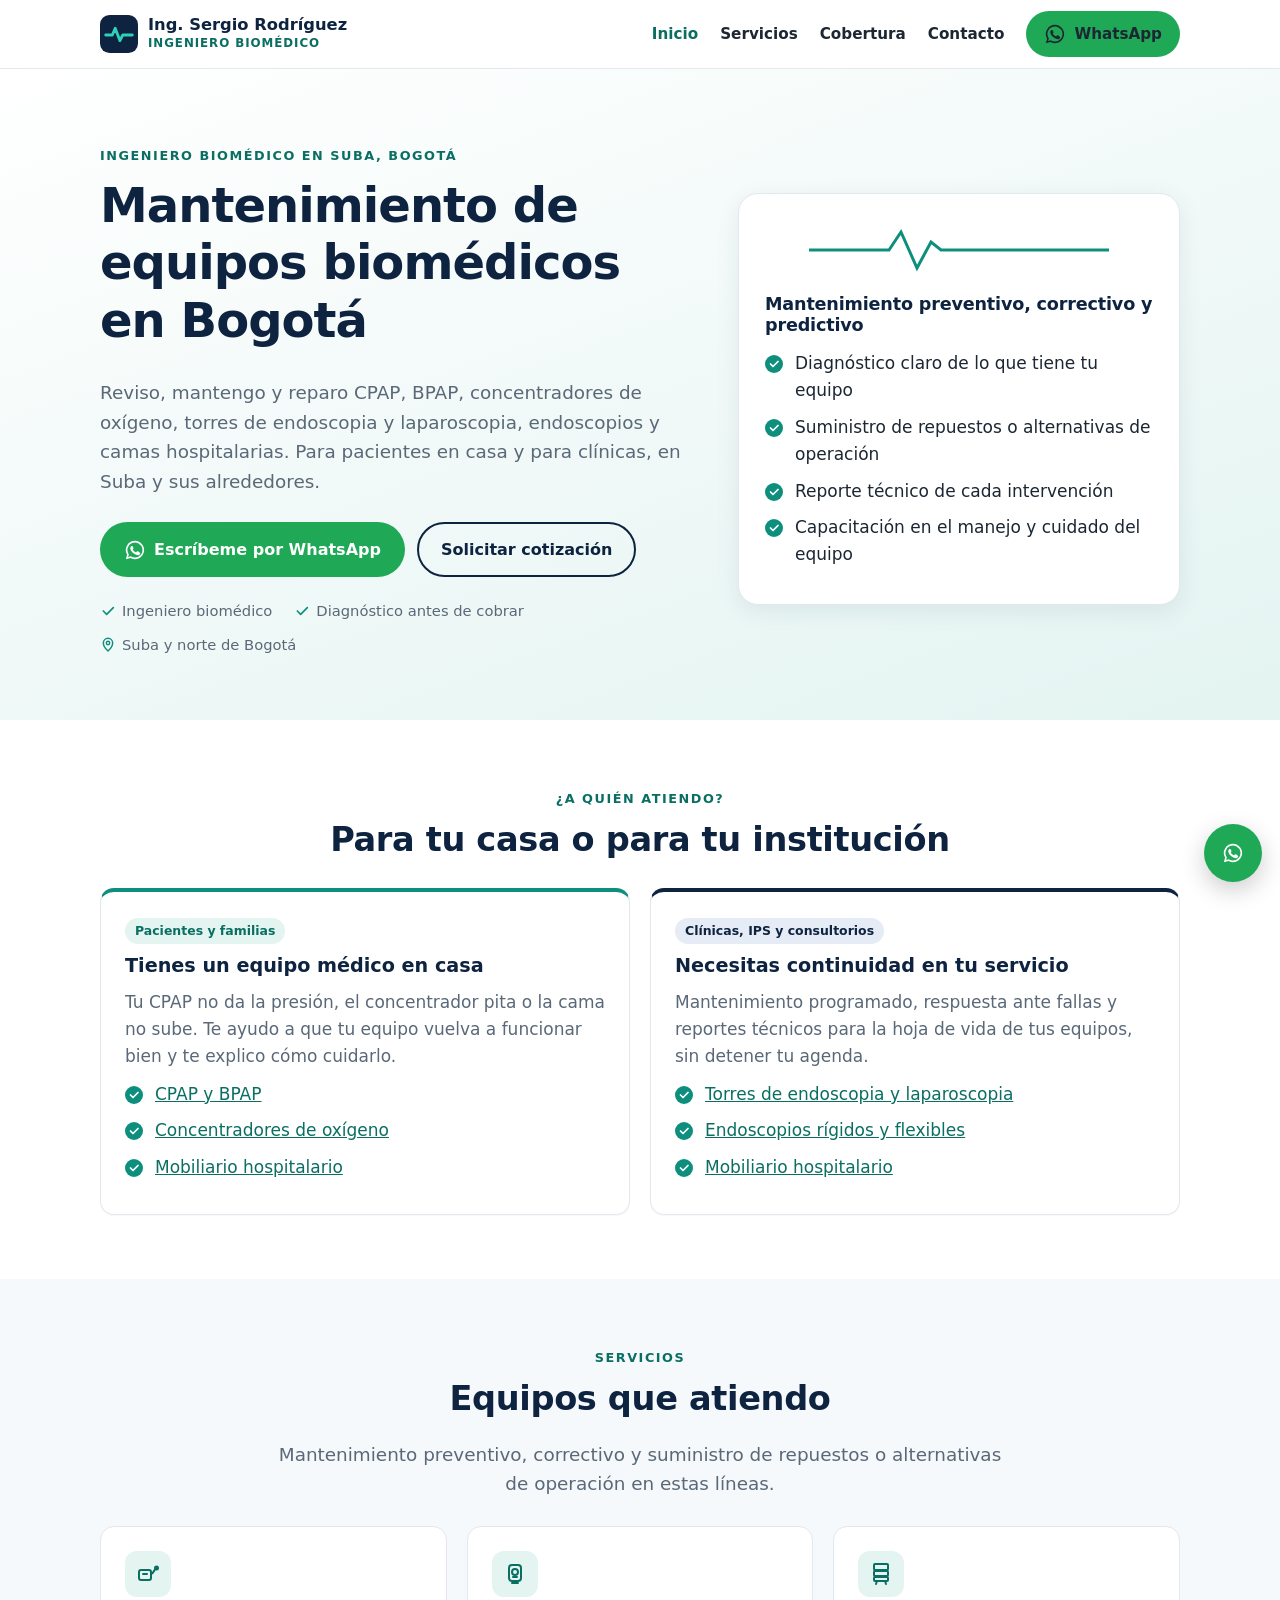
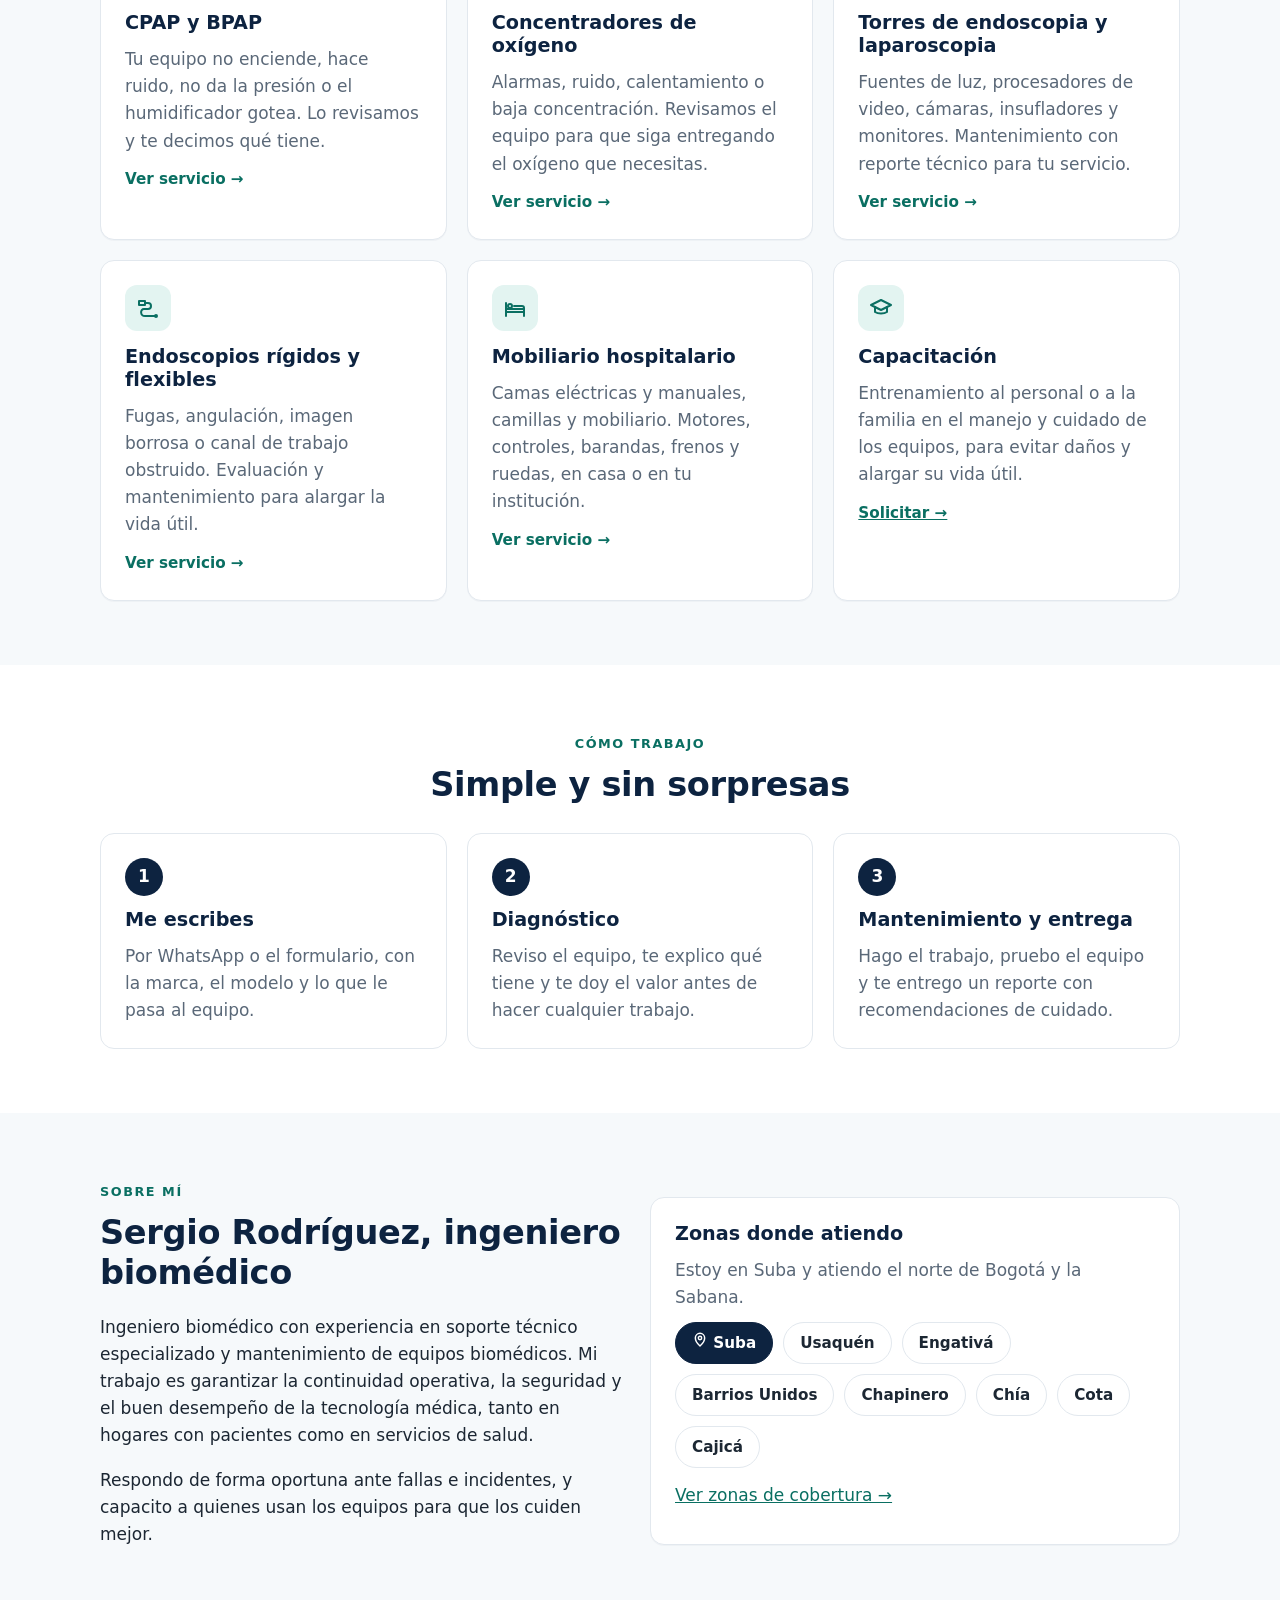
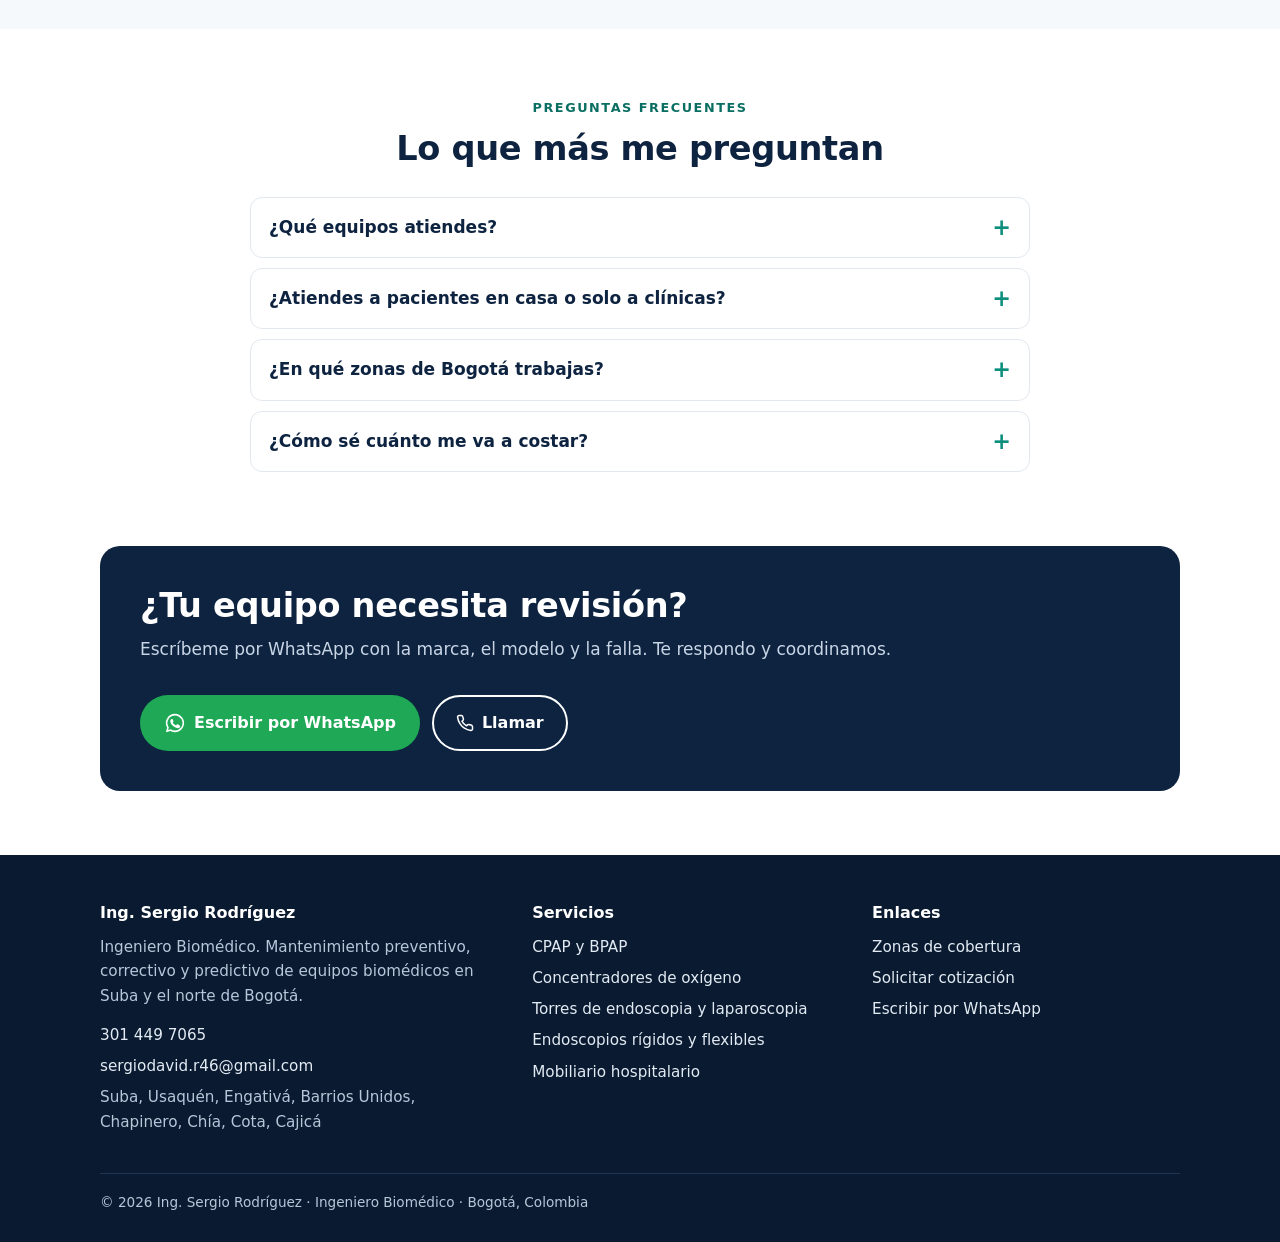
==== index.html @ 49ee114a "Sitio inicial: multipágina con SEO local para Suba y norte de Bogotá Co-Authored-By: Claude Opus 5.5" ====
<!doctype html>
<html lang="es-CO">
<head>
<meta charset="utf-8">
<meta name="viewport" content="width=device-width, initial-scale=1">
<title>Mantenimiento de equipos biomédicos en Bogotá | Ing. Sergio Rodríguez</title>
<meta name="description" content="Ingeniero biomédico en Suba, Bogotá. Mantenimiento y reparación de CPAP, BPAP, concentradores de oxígeno, endoscopia, laparoscopia y camas hospitalarias.">
<meta name="robots" content="index,follow">
<link rel="canonical" href="https://biomedico.alexmonroy.com/">
<meta name="theme-color" content="#0d2340">
<meta property="og:type" content="website">
<meta property="og:locale" content="es_CO">
<meta property="og:site_name" content="Ing. Sergio Rodríguez">
<meta property="og:title" content="Mantenimiento de equipos biomédicos en Bogotá | Ing. Sergio Rodríguez">
<meta property="og:description" content="Ingeniero biomédico en Suba, Bogotá. Mantenimiento y reparación de CPAP, BPAP, concentradores de oxígeno, endoscopia, laparoscopia y camas hospitalarias.">
<meta property="og:url" content="https://biomedico.alexmonroy.com/">
<meta property="og:image" content="https://biomedico.alexmonroy.com/assets/og-image.png">
<meta name="twitter:card" content="summary_large_image">
<link rel="icon" href="/assets/favicon.svg" type="image/svg+xml">
<link rel="stylesheet" href="/assets/styles.css">
<script type="application/ld+json">{"@context": "https://schema.org", "@type": "ProfessionalService", "@id": "https://biomedico.alexmonroy.com/#negocio", "name": "Ing. Sergio Rodríguez — Ingeniero Biomédico", "description": "Mantenimiento preventivo, correctivo y predictivo de equipos biomédicos en Bogotá: CPAP, BPAP, concentradores de oxígeno, endoscopia, laparoscopia y mobiliario hospitalario.", "url": "https://biomedico.alexmonroy.com/", "telephone": "+573014497065", "email": "sergiodavid.r46@gmail.com", "image": "https://biomedico.alexmonroy.com/assets/og-image.png", "address": {"@type": "PostalAddress", "addressLocality": "Bogotá", "addressRegion": "Bogotá D.C.", "addressCountry": "CO"}, "areaServed": [{"@type": "Place", "name": "Suba"}, {"@type": "Place", "name": "Usaquén"}, {"@type": "Place", "name": "Engativá"}, {"@type": "Place", "name": "Barrios Unidos"}, {"@type": "Place", "name": "Chapinero"}, {"@type": "Place", "name": "Chía"}, {"@type": "Place", "name": "Cota"}, {"@type": "Place", "name": "Cajicá"}], "founder": {"@type": "Person", "name": "Sergio Rodríguez", "jobTitle": "Ingeniero Biomédico"}, "knowsAbout": ["CPAP y BPAP", "Concentradores de oxígeno", "Torres de endoscopia y laparoscopia", "Endoscopios rígidos y flexibles", "Mobiliario hospitalario"]}</script>
<script type="application/ld+json">{"@context": "https://schema.org", "@type": "FAQPage", "mainEntity": [{"@type": "Question", "name": "¿Qué equipos atiendes?", "acceptedAnswer": {"@type": "Answer", "text": "CPAP y BPAP, concentradores de oxígeno, torres de endoscopia y laparoscopia, endoscopios rígidos y flexibles, y mobiliario hospitalario como camas y camillas."}}, {"@type": "Question", "name": "¿Atiendes a pacientes en casa o solo a clínicas?", "acceptedAnswer": {"@type": "Answer", "text": "A ambos. Muchos de mis clientes son familias con equipos en casa, como CPAP, concentradores o camas hospitalarias, y también atiendo clínicas, IPS y consultorios."}}, {"@type": "Question", "name": "¿En qué zonas de Bogotá trabajas?", "acceptedAnswer": {"@type": "Answer", "text": "Estoy en Suba y atiendo también Usaquén, Engativá, Barrios Unidos y Chapinero, además de Chía, Cota y Cajicá."}}, {"@type": "Question", "name": "¿Cómo sé cuánto me va a costar?", "acceptedAnswer": {"@type": "Answer", "text": "Primero hago el diagnóstico y te explico qué tiene el equipo. Te doy el valor antes de hacer cualquier trabajo, sin sorpresas."}}]}</script>

</head>
<body>
<header class="site-header">
  <div class="container nav">
    <a class="brand" href="/" aria-label="Ing. Sergio Rodríguez, inicio"><svg class="brand-mark" viewBox="0 0 40 40" aria-hidden="true"><rect width="40" height="40" rx="10" fill="#0d2340"/><path d="M6 21h7l3-7 5 13 3-6h10" fill="none" stroke="#2fd1b8" stroke-width="3" stroke-linecap="round" stroke-linejoin="round"/></svg><div><strong>Ing. Sergio Rodríguez</strong><span>Ingeniero Biomédico</span></div></a>
    <button class="menu-toggle" aria-label="Abrir menú" aria-expanded="false"><svg width="22" height="22" viewBox="0 0 24 24" fill="none" stroke="currentColor" stroke-width="2" stroke-linecap="round"><path d="M4 7h16M4 12h16M4 17h16"/></svg></button>
    <ul class="nav-links"><li><a href="/" aria-current="page">Inicio</a></li><li><a href="/servicios/">Servicios</a></li><li><a href="/cobertura/">Cobertura</a></li><li><a href="/contacto/">Contacto</a></li><li class="nav-cta"><a class="btn btn-wa btn-sm" href="https://wa.me/573014497065?text=Hola%20Sergio%2C%20vi%20tu%20p%C3%A1gina%20web%20y%20necesito%20ayuda%20con%20un%20equipo." target="_blank" rel="noopener"><svg width="22" height="22" viewBox="0 0 24 24" fill="currentColor" aria-hidden="true"><path d="M12 2a10 10 0 0 0-8.6 15.1L2 22l5-1.3A10 10 0 1 0 12 2zm0 18.2a8.2 8.2 0 0 1-4.2-1.1l-.3-.2-3 .8.8-2.9-.2-.3A8.2 8.2 0 1 1 12 20.2zm4.5-6.1c-.2-.1-1.5-.7-1.7-.8-.2-.1-.4-.1-.6.1l-.8 1c-.1.2-.3.2-.5.1a6.7 6.7 0 0 1-3.3-2.9c-.3-.4.2-.4.7-1.3.1-.2 0-.3 0-.4l-.8-1.8c-.2-.5-.4-.4-.6-.4h-.5a1 1 0 0 0-.7.3 3 3 0 0 0-.9 2.2 5.2 5.2 0 0 0 1.1 2.8 11.9 11.9 0 0 0 4.6 4c1.7.7 2.3.8 3.2.6a2.7 2.7 0 0 0 1.8-1.2 2.2 2.2 0 0 0 .2-1.2c-.1-.1-.3-.2-.5-.3z"/></svg> WhatsApp</a></li></ul>
  </div>
</header>
<main>

<section class="hero">
  <div class="container hero-grid">
    <div>
      <span class="eyebrow">Ingeniero biomédico en Suba, Bogotá</span>
      <h1>Mantenimiento de equipos biomédicos en Bogotá</h1>
      <p class="lead">Reviso, mantengo y reparo CPAP, BPAP, concentradores de oxígeno, torres de endoscopia y laparoscopia, endoscopios y camas hospitalarias. Para pacientes en casa y para clínicas, en Suba y sus alrededores.</p>
      <div class="btn-row">
        <a class="btn btn-wa" href="https://wa.me/573014497065?text=Hola%20Sergio%2C%20vi%20tu%20p%C3%A1gina%20web%20y%20necesito%20ayuda%20con%20un%20equipo." target="_blank" rel="noopener"><svg width="22" height="22" viewBox="0 0 24 24" fill="currentColor" aria-hidden="true"><path d="M12 2a10 10 0 0 0-8.6 15.1L2 22l5-1.3A10 10 0 1 0 12 2zm0 18.2a8.2 8.2 0 0 1-4.2-1.1l-.3-.2-3 .8.8-2.9-.2-.3A8.2 8.2 0 1 1 12 20.2zm4.5-6.1c-.2-.1-1.5-.7-1.7-.8-.2-.1-.4-.1-.6.1l-.8 1c-.1.2-.3.2-.5.1a6.7 6.7 0 0 1-3.3-2.9c-.3-.4.2-.4.7-1.3.1-.2 0-.3 0-.4l-.8-1.8c-.2-.5-.4-.4-.6-.4h-.5a1 1 0 0 0-.7.3 3 3 0 0 0-.9 2.2 5.2 5.2 0 0 0 1.1 2.8 11.9 11.9 0 0 0 4.6 4c1.7.7 2.3.8 3.2.6a2.7 2.7 0 0 0 1.8-1.2 2.2 2.2 0 0 0 .2-1.2c-.1-.1-.3-.2-.5-.3z"/></svg> Escríbeme por WhatsApp</a>
        <a class="btn btn-ghost" href="/contacto/">Solicitar cotización</a>
      </div>
      <div class="trust-row">
        <span><svg width="16" height="16" viewBox="0 0 24 24" fill="none" stroke="currentColor" stroke-width="2.5" stroke-linecap="round" stroke-linejoin="round"><path d="M5 12l5 5L20 7"/></svg> Ingeniero biomédico</span>
        <span><svg width="16" height="16" viewBox="0 0 24 24" fill="none" stroke="currentColor" stroke-width="2.5" stroke-linecap="round" stroke-linejoin="round"><path d="M5 12l5 5L20 7"/></svg> Diagnóstico antes de cobrar</span>
        <span><svg width="16" height="16" viewBox="0 0 24 24" fill="none" stroke="currentColor" stroke-width="2.2" stroke-linecap="round" stroke-linejoin="round"><path d="M12 21s-7-6.2-7-12a7 7 0 0 1 14 0c0 5.8-7 12-7 12z"/><circle cx="12" cy="9" r="2.5"/></svg> Suba y norte de Bogotá</span>
      </div>
    </div>
    <aside class="hero-card" aria-label="Qué incluye">
      <svg class="pulse" viewBox="0 0 300 56" aria-hidden="true"><path d="M0 30h80l12-18 16 36 14-26 10 8h168"/></svg>
      <h2>Mantenimiento preventivo, correctivo y predictivo</h2>
      <ul class="check-list">
        <li>Diagnóstico claro de lo que tiene tu equipo</li>
        <li>Suministro de repuestos o alternativas de operación</li>
        <li>Reporte técnico de cada intervención</li>
        <li>Capacitación en el manejo y cuidado del equipo</li>
      </ul>
    </aside>
  </div>
</section>

<section class="section">
  <div class="container">
    <div class="center"><span class="eyebrow">¿A quién atiendo?</span><h2>Para tu casa o para tu institución</h2></div>
    <div class="grid grid-2" style="margin-top:28px">
      <div class="card audience">
        <span class="tag">Pacientes y familias</span>
        <h3>Tienes un equipo médico en casa</h3>
        <p>Tu CPAP no da la presión, el concentrador pita o la cama no sube. Te ayudo a que tu equipo vuelva a funcionar bien y te explico cómo cuidarlo.</p>
        <ul class="check-list"><li><a href="/servicios/mantenimiento-cpap-bpap-bogota/">CPAP y BPAP</a></li><li><a href="/servicios/mantenimiento-concentradores-oxigeno-bogota/">Concentradores de oxígeno</a></li><li><a href="/servicios/mantenimiento-mobiliario-hospitalario-bogota/">Mobiliario hospitalario</a></li></ul>
      </div>
      <div class="card audience b2b">
        <span class="tag">Clínicas, IPS y consultorios</span>
        <h3>Necesitas continuidad en tu servicio</h3>
        <p>Mantenimiento programado, respuesta ante fallas y reportes técnicos para la hoja de vida de tus equipos, sin detener tu agenda.</p>
        <ul class="check-list"><li><a href="/servicios/mantenimiento-torres-endoscopia-laparoscopia-bogota/">Torres de endoscopia y laparoscopia</a></li><li><a href="/servicios/mantenimiento-endoscopios-rigidos-flexibles-bogota/">Endoscopios rígidos y flexibles</a></li><li><a href="/servicios/mantenimiento-mobiliario-hospitalario-bogota/">Mobiliario hospitalario</a></li></ul>
      </div>
    </div>
  </div>
</section>

<section class="section alt" id="servicios">
  <div class="container">
    <div class="center"><span class="eyebrow">Servicios</span><h2>Equipos que atiendo</h2>
    <p class="lead">Mantenimiento preventivo, correctivo y suministro de repuestos o alternativas de operación en estas líneas.</p></div>
    <div class="grid grid-3" style="margin-top:28px">
      <a class="card" href="/servicios/mantenimiento-cpap-bpap-bogota/">
  <div class="icon"><svg width="24" height="24" viewBox="0 0 24 24" fill="none" stroke="currentColor" stroke-width="2" stroke-linecap="round" stroke-linejoin="round"><rect x="3" y="8" width="12" height="10" rx="2"/><path d="M7 12h4"/><path d="M15 12c3 0 3-6 6-6"/><circle cx="20.5" cy="6" r="1.5"/></svg></div>
  <h3>CPAP y BPAP</h3>
  <p>Tu equipo no enciende, hace ruido, no da la presión o el humidificador gotea. Lo revisamos y te decimos qué tiene.</p>
  <span class="more">Ver servicio →</span>
</a><a class="card" href="/servicios/mantenimiento-concentradores-oxigeno-bogota/">
  <div class="icon"><svg width="24" height="24" viewBox="0 0 24 24" fill="none" stroke="currentColor" stroke-width="2" stroke-linecap="round" stroke-linejoin="round"><rect x="6" y="3" width="12" height="16" rx="3"/><path d="M9 21h6"/><circle cx="12" cy="10" r="3"/><path d="M10 15h4"/></svg></div>
  <h3>Concentradores de oxígeno</h3>
  <p>Alarmas, ruido, calentamiento o baja concentración. Revisamos el equipo para que siga entregando el oxígeno que necesitas.</p>
  <span class="more">Ver servicio →</span>
</a><a class="card" href="/servicios/mantenimiento-torres-endoscopia-laparoscopia-bogota/">
  <div class="icon"><svg width="24" height="24" viewBox="0 0 24 24" fill="none" stroke="currentColor" stroke-width="2" stroke-linecap="round" stroke-linejoin="round"><rect x="5" y="2" width="14" height="6" rx="1"/><rect x="5" y="9" width="14" height="5" rx="1"/><rect x="5" y="15" width="14" height="4" rx="1"/><path d="M7 22l1-3M17 22l-1-3"/></svg></div>
  <h3>Torres de endoscopia y laparoscopia</h3>
  <p>Fuentes de luz, procesadores de video, cámaras, insufladores y monitores. Mantenimiento con reporte técnico para tu servicio.</p>
  <span class="more">Ver servicio →</span>
</a><a class="card" href="/servicios/mantenimiento-endoscopios-rigidos-flexibles-bogota/">
  <div class="icon"><svg width="24" height="24" viewBox="0 0 24 24" fill="none" stroke="currentColor" stroke-width="2" stroke-linecap="round" stroke-linejoin="round"><path d="M3 5h6v4H3z"/><path d="M9 7h3c4 0 4 6 0 6H8c-4 0-4 7 1 7h11"/><circle cx="20" cy="20" r="1"/></svg></div>
  <h3>Endoscopios rígidos y flexibles</h3>
  <p>Fugas, angulación, imagen borrosa o canal de trabajo obstruido. Evaluación y mantenimiento para alargar la vida útil.</p>
  <span class="more">Ver servicio →</span>
</a><a class="card" href="/servicios/mantenimiento-mobiliario-hospitalario-bogota/">
  <div class="icon"><svg width="24" height="24" viewBox="0 0 24 24" fill="none" stroke="currentColor" stroke-width="2" stroke-linecap="round" stroke-linejoin="round"><path d="M3 7v13M21 13v7"/><path d="M3 16h18"/><path d="M3 13h18v3"/><circle cx="7" cy="10" r="2"/><path d="M11 10h8a2 2 0 0 1 2 2v1"/></svg></div>
  <h3>Mobiliario hospitalario</h3>
  <p>Camas eléctricas y manuales, camillas y mobiliario. Motores, controles, barandas, frenos y ruedas, en casa o en tu institución.</p>
  <span class="more">Ver servicio →</span>
</a>
      <div class="card">
        <div class="icon"><svg width="24" height="24" viewBox="0 0 24 24" fill="none" stroke="currentColor" stroke-width="2" stroke-linecap="round" stroke-linejoin="round"><path d="M2 9l10-5 10 5-10 5z"/><path d="M6 11v5c3 2 9 2 12 0v-5"/></svg></div>
        <h3>Capacitación</h3>
        <p>Entrenamiento al personal o a la familia en el manejo y cuidado de los equipos, para evitar daños y alargar su vida útil.</p>
        <a class="more" href="/contacto/">Solicitar →</a>
      </div>
    </div>
  </div>
</section>

<section class="section">
  <div class="container">
    <div class="center"><span class="eyebrow">Cómo trabajo</span><h2>Simple y sin sorpresas</h2></div>
    <ol class="steps" style="margin-top:28px">
      <li><h3>Me escribes</h3><p>Por WhatsApp o el formulario, con la marca, el modelo y lo que le pasa al equipo.</p></li>
      <li><h3>Diagnóstico</h3><p>Reviso el equipo, te explico qué tiene y te doy el valor antes de hacer cualquier trabajo.</p></li>
      <li><h3>Mantenimiento y entrega</h3><p>Hago el trabajo, pruebo el equipo y te entrego un reporte con recomendaciones de cuidado.</p></li>
    </ol>
  </div>
</section>

<section class="section alt">
  <div class="container grid grid-2" style="align-items:center">
    <div>
      <span class="eyebrow">Sobre mí</span>
      <h2>Sergio Rodríguez, ingeniero biomédico</h2>
      <p>Ingeniero biomédico con experiencia en soporte técnico especializado y mantenimiento de equipos biomédicos. Mi trabajo es garantizar la continuidad operativa, la seguridad y el buen desempeño de la tecnología médica, tanto en hogares con pacientes como en servicios de salud.</p>
      <p>Respondo de forma oportuna ante fallas e incidentes, y capacito a quienes usan los equipos para que los cuiden mejor.</p>
    </div>
    <div class="card">
      <h3>Zonas donde atiendo</h3>
      <p>Estoy en Suba y atiendo el norte de Bogotá y la Sabana.</p>
      <ul class="zones"><li class="main"><svg width="16" height="16" viewBox="0 0 24 24" fill="none" stroke="currentColor" stroke-width="2.2" stroke-linecap="round" stroke-linejoin="round"><path d="M12 21s-7-6.2-7-12a7 7 0 0 1 14 0c0 5.8-7 12-7 12z"/><circle cx="12" cy="9" r="2.5"/></svg> Suba</li><li>Usaquén</li><li>Engativá</li><li>Barrios Unidos</li><li>Chapinero</li><li>Chía</li><li>Cota</li><li>Cajicá</li></ul>
      <p style="margin-top:14px"><a href="/cobertura/">Ver zonas de cobertura →</a></p>
    </div>
  </div>
</section>

<section class="section">
  <div class="container">
    <div class="center"><span class="eyebrow">Preguntas frecuentes</span><h2>Lo que más me preguntan</h2></div>
    <div style="max-width:780px;margin:28px auto 0"><div class="faq"><details><summary>¿Qué equipos atiendes?</summary><p>CPAP y BPAP, concentradores de oxígeno, torres de endoscopia y laparoscopia, endoscopios rígidos y flexibles, y mobiliario hospitalario como camas y camillas.</p></details><details><summary>¿Atiendes a pacientes en casa o solo a clínicas?</summary><p>A ambos. Muchos de mis clientes son familias con equipos en casa, como CPAP, concentradores o camas hospitalarias, y también atiendo clínicas, IPS y consultorios.</p></details><details><summary>¿En qué zonas de Bogotá trabajas?</summary><p>Estoy en Suba y atiendo también Usaquén, Engativá, Barrios Unidos y Chapinero, además de Chía, Cota y Cajicá.</p></details><details><summary>¿Cómo sé cuánto me va a costar?</summary><p>Primero hago el diagnóstico y te explico qué tiene el equipo. Te doy el valor antes de hacer cualquier trabajo, sin sorpresas.</p></details></div></div>
  </div>
</section>

<section class="section" style="padding-top:0">
  <div class="container"><div class="cta-band">
  <div><h2>¿Tu equipo necesita revisión?</h2><p>Escríbeme por WhatsApp con la marca, el modelo y la falla. Te respondo y coordinamos.</p></div>
  <div class="btn-row"><a class="btn btn-wa" href="https://wa.me/573014497065?text=Hola%20Sergio%2C%20vi%20tu%20p%C3%A1gina%20web%20y%20necesito%20ayuda%20con%20un%20equipo." target="_blank" rel="noopener"><svg width="22" height="22" viewBox="0 0 24 24" fill="currentColor" aria-hidden="true"><path d="M12 2a10 10 0 0 0-8.6 15.1L2 22l5-1.3A10 10 0 1 0 12 2zm0 18.2a8.2 8.2 0 0 1-4.2-1.1l-.3-.2-3 .8.8-2.9-.2-.3A8.2 8.2 0 1 1 12 20.2zm4.5-6.1c-.2-.1-1.5-.7-1.7-.8-.2-.1-.4-.1-.6.1l-.8 1c-.1.2-.3.2-.5.1a6.7 6.7 0 0 1-3.3-2.9c-.3-.4.2-.4.7-1.3.1-.2 0-.3 0-.4l-.8-1.8c-.2-.5-.4-.4-.6-.4h-.5a1 1 0 0 0-.7.3 3 3 0 0 0-.9 2.2 5.2 5.2 0 0 0 1.1 2.8 11.9 11.9 0 0 0 4.6 4c1.7.7 2.3.8 3.2.6a2.7 2.7 0 0 0 1.8-1.2 2.2 2.2 0 0 0 .2-1.2c-.1-.1-.3-.2-.5-.3z"/></svg> Escribir por WhatsApp</a><a class="btn btn-ghost" style="border-color:#fff;color:#fff" href="tel:+573014497065"><svg width="18" height="18" viewBox="0 0 24 24" fill="none" stroke="currentColor" stroke-width="2" stroke-linecap="round" stroke-linejoin="round"><path d="M22 16.9v3a2 2 0 0 1-2.2 2 19.8 19.8 0 0 1-8.6-3.1 19.5 19.5 0 0 1-6-6A19.8 19.8 0 0 1 2.1 4.2 2 2 0 0 1 4.1 2h3a2 2 0 0 1 2 1.7c.1.9.4 1.8.7 2.7a2 2 0 0 1-.5 2.1L8 9.8a16 16 0 0 0 6 6l1.3-1.3a2 2 0 0 1 2.1-.4c.9.3 1.8.6 2.7.7a2 2 0 0 1 1.7 2z"/></svg> Llamar</a></div>
</div></div>
</section>

</main>
<footer class="site-footer">
  <div class="container">
    <div class="footer-grid">
      <div>
        <h3>Ing. Sergio Rodríguez</h3>
        <p>Ingeniero Biomédico. Mantenimiento preventivo, correctivo y predictivo de equipos biomédicos en Suba y el norte de Bogotá.</p>
        <ul>
          <li><a href="tel:+573014497065">301 449 7065</a></li>
          <li><a href="mailto:sergiodavid.r46@gmail.com">sergiodavid.r46@gmail.com</a></li>
          <li>Suba, Usaquén, Engativá, Barrios Unidos, Chapinero, Chía, Cota, Cajicá</li>
        </ul>
      </div>
      <div><h3>Servicios</h3><ul><li><a href="/servicios/mantenimiento-cpap-bpap-bogota/">CPAP y BPAP</a></li><li><a href="/servicios/mantenimiento-concentradores-oxigeno-bogota/">Concentradores de oxígeno</a></li><li><a href="/servicios/mantenimiento-torres-endoscopia-laparoscopia-bogota/">Torres de endoscopia y laparoscopia</a></li><li><a href="/servicios/mantenimiento-endoscopios-rigidos-flexibles-bogota/">Endoscopios rígidos y flexibles</a></li><li><a href="/servicios/mantenimiento-mobiliario-hospitalario-bogota/">Mobiliario hospitalario</a></li></ul></div>
      <div><h3>Enlaces</h3><ul>
        <li><a href="/cobertura/">Zonas de cobertura</a></li>
        <li><a href="/contacto/">Solicitar cotización</a></li>
        <li><a href="https://wa.me/573014497065?text=Hola%20Sergio%2C%20vi%20tu%20p%C3%A1gina%20web%20y%20necesito%20ayuda%20con%20un%20equipo." target="_blank" rel="noopener">Escribir por WhatsApp</a></li>
      </ul></div>
    </div>
    <div class="footer-bottom">© 2026 Ing. Sergio Rodríguez · Ingeniero Biomédico · Bogotá, Colombia</div>
  </div>
</footer>
<a class="wa-float" href="https://wa.me/573014497065?text=Hola%20Sergio%2C%20vi%20tu%20p%C3%A1gina%20web%20y%20necesito%20ayuda%20con%20un%20equipo." target="_blank" rel="noopener" aria-label="Escribir por WhatsApp"><svg width="22" height="22" viewBox="0 0 24 24" fill="currentColor" aria-hidden="true"><path d="M12 2a10 10 0 0 0-8.6 15.1L2 22l5-1.3A10 10 0 1 0 12 2zm0 18.2a8.2 8.2 0 0 1-4.2-1.1l-.3-.2-3 .8.8-2.9-.2-.3A8.2 8.2 0 1 1 12 20.2zm4.5-6.1c-.2-.1-1.5-.7-1.7-.8-.2-.1-.4-.1-.6.1l-.8 1c-.1.2-.3.2-.5.1a6.7 6.7 0 0 1-3.3-2.9c-.3-.4.2-.4.7-1.3.1-.2 0-.3 0-.4l-.8-1.8c-.2-.5-.4-.4-.6-.4h-.5a1 1 0 0 0-.7.3 3 3 0 0 0-.9 2.2 5.2 5.2 0 0 0 1.1 2.8 11.9 11.9 0 0 0 4.6 4c1.7.7 2.3.8 3.2.6a2.7 2.7 0 0 0 1.8-1.2 2.2 2.2 0 0 0 .2-1.2c-.1-.1-.3-.2-.5-.3z"/></svg></a>
<script src="/assets/main.js" defer></script>
</body>
</html>
---- assets/styles.css ----
:root {
  --navy: #0d2340;
  --navy-2: #16345c;
  --teal: #0e8f7e;
  --teal-dark: #0a6f62;
  --teal-soft: #e3f4f1;
  --ink: #1c2733;
  --muted: #5a6878;
  --line: #e2e8ee;
  --bg: #f6f9fb;
  --white: #ffffff;
  --wa: #1fa855;
  --radius: 14px;
  --shadow: 0 6px 24px rgba(13, 35, 64, 0.08);
  --max: 1120px;
}

* { box-sizing: border-box; }
html { scroll-behavior: smooth; }
body {
  margin: 0;
  font-family: system-ui, -apple-system, "Segoe UI", Roboto, "Helvetica Neue", Arial, sans-serif;
  color: var(--ink);
  background: var(--white);
  line-height: 1.6;
  font-size: 17px;
}
img, svg { max-width: 100%; }
a { color: var(--teal-dark); }
a:hover { color: var(--navy); }
h1, h2, h3 { color: var(--navy); line-height: 1.2; margin: 0 0 .6em; }
h1 { font-size: clamp(1.9rem, 4.5vw, 3rem); letter-spacing: -.02em; }
h2 { font-size: clamp(1.5rem, 3vw, 2.1rem); letter-spacing: -.01em; }
h3 { font-size: 1.2rem; }
p { margin: 0 0 1em; }

.container { max-width: var(--max); margin: 0 auto; padding: 0 20px; }
.section { padding: 64px 0; }
.section.alt { background: var(--bg); }
.eyebrow {
  display: inline-block; font-size: .8rem; font-weight: 700; letter-spacing: .12em;
  text-transform: uppercase; color: var(--teal-dark); margin-bottom: .8em;
}
.lead { font-size: 1.15rem; color: var(--muted); max-width: 62ch; }
.center { text-align: center; }
.center .lead { margin-left: auto; margin-right: auto; }

/* Header */
.site-header {
  position: sticky; top: 0; z-index: 50; background: rgba(255,255,255,.96);
  backdrop-filter: blur(6px); border-bottom: 1px solid var(--line);
}
.nav { display: flex; align-items: center; justify-content: space-between; height: 68px; gap: 16px; }
.brand { display: flex; align-items: center; gap: 10px; text-decoration: none; color: var(--navy); }
.brand-mark { width: 38px; height: 38px; flex: none; }
.brand strong { display: block; font-size: 1.02rem; line-height: 1.1; }
.brand span { display: block; font-size: .74rem; color: var(--teal-dark); font-weight: 700; letter-spacing: .08em; text-transform: uppercase; }
.nav-links { display: flex; gap: 22px; align-items: center; list-style: none; margin: 0; padding: 0; }
.nav-links a { text-decoration: none; color: var(--ink); font-weight: 600; font-size: .95rem; }
.nav-links a:hover, .nav-links a[aria-current="page"] { color: var(--teal-dark); }
.menu-toggle { display: none; background: none; border: 1px solid var(--line); border-radius: 10px; padding: 8px 10px; cursor: pointer; }
.menu-toggle svg { display: block; }

/* Buttons */
.btn {
  display: inline-flex; align-items: center; gap: 8px; padding: 13px 22px; border-radius: 999px;
  font-weight: 700; text-decoration: none; border: 2px solid transparent; font-size: 1rem; cursor: pointer;
  transition: transform .15s ease, background .15s ease;
}
.btn:hover { transform: translateY(-1px); }
.btn-wa { background: var(--wa); color: #fff; }
.btn-wa:hover { background: #178f47; color: #fff; }
.btn-primary { background: var(--navy); color: #fff; }
.btn-primary:hover { background: var(--navy-2); color: #fff; }
.btn-ghost { border-color: var(--navy); color: var(--navy); background: transparent; }
.btn-ghost:hover { background: var(--navy); color: #fff; }
.btn-sm { padding: 9px 16px; font-size: .92rem; }
.btn-row { display: flex; flex-wrap: wrap; gap: 12px; margin-top: 8px; }

/* Hero */
.hero { position: relative; overflow: hidden; background: linear-gradient(160deg, #ffffff 0%, var(--teal-soft) 100%); padding: 72px 0 64px; }
.hero-grid { display: grid; grid-template-columns: 1.15fr .85fr; gap: 40px; align-items: center; }
.hero .lead { margin-bottom: 1.4em; }
.hero-card {
  background: var(--white); border-radius: 20px; box-shadow: var(--shadow); padding: 26px;
  border: 1px solid var(--line);
}
.hero-card h2 { font-size: 1.1rem; margin-bottom: .8em; }
.pulse { width: 100%; height: 56px; margin-bottom: 10px; }
.pulse path { stroke: var(--teal); stroke-width: 3; fill: none; stroke-dasharray: 600; stroke-dashoffset: 600; animation: draw 2.6s ease-out forwards; }
@keyframes draw { to { stroke-dashoffset: 0; } }
@media (prefers-reduced-motion: reduce) { .pulse path { animation: none; stroke-dashoffset: 0; } }
.check-list { list-style: none; padding: 0; margin: 0; }
.check-list li { position: relative; padding-left: 30px; margin-bottom: .55em; }
.check-list li::before {
  content: ""; position: absolute; left: 0; top: .3em; width: 18px; height: 18px; border-radius: 50%;
  background: var(--teal) url("data:image/svg+xml,%3Csvg xmlns='http://www.w3.org/2000/svg' viewBox='0 0 24 24' fill='none' stroke='white' stroke-width='3.5' stroke-linecap='round' stroke-linejoin='round'%3E%3Cpath d='M5 12l5 5L20 7'/%3E%3C/svg%3E") center/12px no-repeat;
}
.trust-row { display: flex; flex-wrap: wrap; gap: 10px 22px; margin-top: 22px; color: var(--muted); font-size: .92rem; }
.trust-row span { display: inline-flex; align-items: center; gap: 6px; }
.trust-row svg { color: var(--teal); }

/* Page hero (inner) */
.page-hero { background: linear-gradient(160deg, #ffffff 0%, var(--teal-soft) 100%); padding: 48px 0 40px; border-bottom: 1px solid var(--line); }
.breadcrumbs { font-size: .88rem; color: var(--muted); margin-bottom: 14px; }
.breadcrumbs a { color: var(--muted); }
.breadcrumbs ol { list-style: none; padding: 0; margin: 0; display: flex; flex-wrap: wrap; gap: 6px; }
.breadcrumbs li + li::before { content: "›"; margin-right: 6px; }

/* Cards */
.grid { display: grid; gap: 20px; }
.grid-2 { grid-template-columns: repeat(2, 1fr); }
.grid-3 { grid-template-columns: repeat(3, 1fr); }
.card {
  background: var(--white); border: 1px solid var(--line); border-radius: var(--radius); padding: 24px;
  box-shadow: 0 1px 0 rgba(13,35,64,.03);
}
a.card { text-decoration: none; color: inherit; display: block; transition: box-shadow .15s ease, transform .15s ease, border-color .15s ease; }
a.card:hover { box-shadow: var(--shadow); transform: translateY(-2px); border-color: #c9dbe6; color: inherit; }
.card .icon { width: 46px; height: 46px; border-radius: 12px; background: var(--teal-soft); color: var(--teal-dark); display: grid; place-items: center; margin-bottom: 14px; }
.card p { color: var(--muted); margin-bottom: .6em; }
.card .more { font-weight: 700; color: var(--teal-dark); font-size: .95rem; }
.audience { border-top: 4px solid var(--teal); }
.audience.b2b { border-top-color: var(--navy); }
.tag { display: inline-block; font-size: .78rem; font-weight: 700; padding: 3px 10px; border-radius: 999px; background: var(--teal-soft); color: var(--teal-dark); margin-bottom: 10px; }
.audience.b2b .tag { background: #e6ecf5; color: var(--navy); }

/* Steps */
.steps { counter-reset: step; display: grid; grid-template-columns: repeat(3, 1fr); gap: 20px; list-style: none; padding: 0; margin: 0; }
.steps li { counter-increment: step; background: var(--white); border: 1px solid var(--line); border-radius: var(--radius); padding: 24px; }
.steps li::before {
  content: counter(step); display: grid; place-items: center; width: 38px; height: 38px; border-radius: 50%;
  background: var(--navy); color: #fff; font-weight: 800; margin-bottom: 12px;
}
.steps p { color: var(--muted); margin: 0; }

/* Content */
.content-grid { display: grid; grid-template-columns: 1fr 340px; gap: 40px; align-items: start; }
.prose h2 { margin-top: 1.6em; }
.prose h2:first-child { margin-top: 0; }
.prose ul { padding-left: 1.2em; }
.prose li { margin-bottom: .4em; }
.aside-card { position: sticky; top: 92px; background: var(--navy); color: #fff; border-radius: var(--radius); padding: 26px; }
.aside-card h2, .aside-card h3 { color: #fff; }
.aside-card p { color: #c9d6e6; }
.aside-card .btn { width: 100%; justify-content: center; margin-top: 10px; }
.aside-card .btn-ghost { border-color: #fff; color: #fff; }
.aside-card .btn-ghost:hover { background: #fff; color: var(--navy); }
.notice { background: #fff8e6; border: 1px solid #f1dca4; border-radius: 12px; padding: 16px 18px; margin: 1.4em 0; }
.notice strong { color: #7a5a00; }
.symptoms { display: grid; grid-template-columns: repeat(2, 1fr); gap: 10px; list-style: none; padding: 0 !important; }
.symptoms li { background: var(--bg); border: 1px solid var(--line); border-radius: 10px; padding: 12px 14px; margin: 0 !important; }

/* FAQ */
.faq details { border: 1px solid var(--line); border-radius: 12px; padding: 0 18px; margin-bottom: 10px; background: var(--white); }
.faq summary { cursor: pointer; font-weight: 700; color: var(--navy); padding: 16px 0; list-style: none; position: relative; padding-right: 28px; }
.faq summary::-webkit-details-marker { display: none; }
.faq summary::after { content: "+"; position: absolute; right: 0; top: 12px; font-size: 1.4rem; color: var(--teal); }
.faq details[open] summary::after { content: "–"; }
.faq details p { color: var(--muted); }

/* Zones */
.zones { display: flex; flex-wrap: wrap; gap: 10px; list-style: none; padding: 0; margin: 0; }
.zones li { background: var(--white); border: 1px solid var(--line); border-radius: 999px; padding: 8px 16px; font-weight: 600; font-size: .95rem; }
.zones li.main { background: var(--navy); color: #fff; border-color: var(--navy); }

/* CTA band */
.cta-band { background: var(--navy); color: #fff; border-radius: 20px; padding: 40px; display: flex; flex-wrap: wrap; align-items: center; justify-content: space-between; gap: 24px; }
.cta-band h2 { color: #fff; margin-bottom: .3em; }
.cta-band p { color: #c9d6e6; margin: 0; }

/* Form */
.form { display: grid; gap: 14px; }
.form .row { display: grid; grid-template-columns: 1fr 1fr; gap: 14px; }
.form label { display: block; font-weight: 600; font-size: .92rem; margin-bottom: 6px; color: var(--navy); }
.form input, .form select, .form textarea {
  width: 100%; padding: 12px 14px; border: 1px solid #cbd6e0; border-radius: 10px; font: inherit; background: #fff; color: var(--ink);
}
.form input:focus, .form select:focus, .form textarea:focus { outline: 3px solid rgba(14,143,126,.25); border-color: var(--teal); }
.form textarea { min-height: 120px; resize: vertical; }
.form .hp { position: absolute; left: -9999px; }
.form-note { font-size: .85rem; color: var(--muted); }
.form-status { font-weight: 600; }
.form-status.ok { color: var(--teal-dark); }
.form-status.err { color: #b42318; }

/* Footer */
.site-footer { background: #0a1b31; color: #b8c6d8; padding: 48px 0 28px; margin-top: 0; font-size: .95rem; }
.site-footer a { color: #e2eaf3; text-decoration: none; }
.site-footer a:hover { color: #fff; text-decoration: underline; }
.footer-grid { display: grid; grid-template-columns: 1.3fr 1fr 1fr; gap: 32px; }
.site-footer h3 { color: #fff; font-size: 1rem; margin-bottom: .8em; }
.site-footer ul { list-style: none; padding: 0; margin: 0; }
.site-footer li { margin-bottom: .45em; }
.footer-bottom { border-top: 1px solid #1f3554; margin-top: 32px; padding-top: 18px; font-size: .85rem; }

/* Floating WhatsApp */
.wa-float {
  position: fixed; right: 18px; bottom: 18px; z-index: 60; width: 58px; height: 58px; border-radius: 50%;
  background: var(--wa); color: #fff; display: grid; place-items: center; box-shadow: 0 8px 24px rgba(0,0,0,.2);
}
.wa-float:hover { color: #fff; background: #178f47; }

/* Responsive */
@media (max-width: 900px) {
  .hero-grid, .content-grid { grid-template-columns: 1fr; }
  .aside-card { position: static; }
  .grid-3, .steps { grid-template-columns: 1fr 1fr; }
  .footer-grid { grid-template-columns: 1fr 1fr; }
}
@media (max-width: 760px) {
  .menu-toggle { display: block; }
  .nav-links {
    display: none; position: absolute; top: 68px; left: 0; right: 0; background: #fff; flex-direction: column;
    align-items: stretch; gap: 0; border-bottom: 1px solid var(--line); padding: 8px 20px 16px;
  }
  .nav-links.open { display: flex; }
  .nav-links li a { display: block; padding: 12px 0; border-bottom: 1px solid var(--line); }
  .nav-links li:last-child a { border-bottom: 0; }
  .nav-cta { display: none; }
}
@media (max-width: 600px) {
  body { font-size: 16px; }
  .section { padding: 48px 0; }
  .grid-2, .grid-3, .steps, .symptoms, .form .row, .footer-grid { grid-template-columns: 1fr; }
  .cta-band { padding: 28px; }
  .hero { padding: 48px 0; }
}
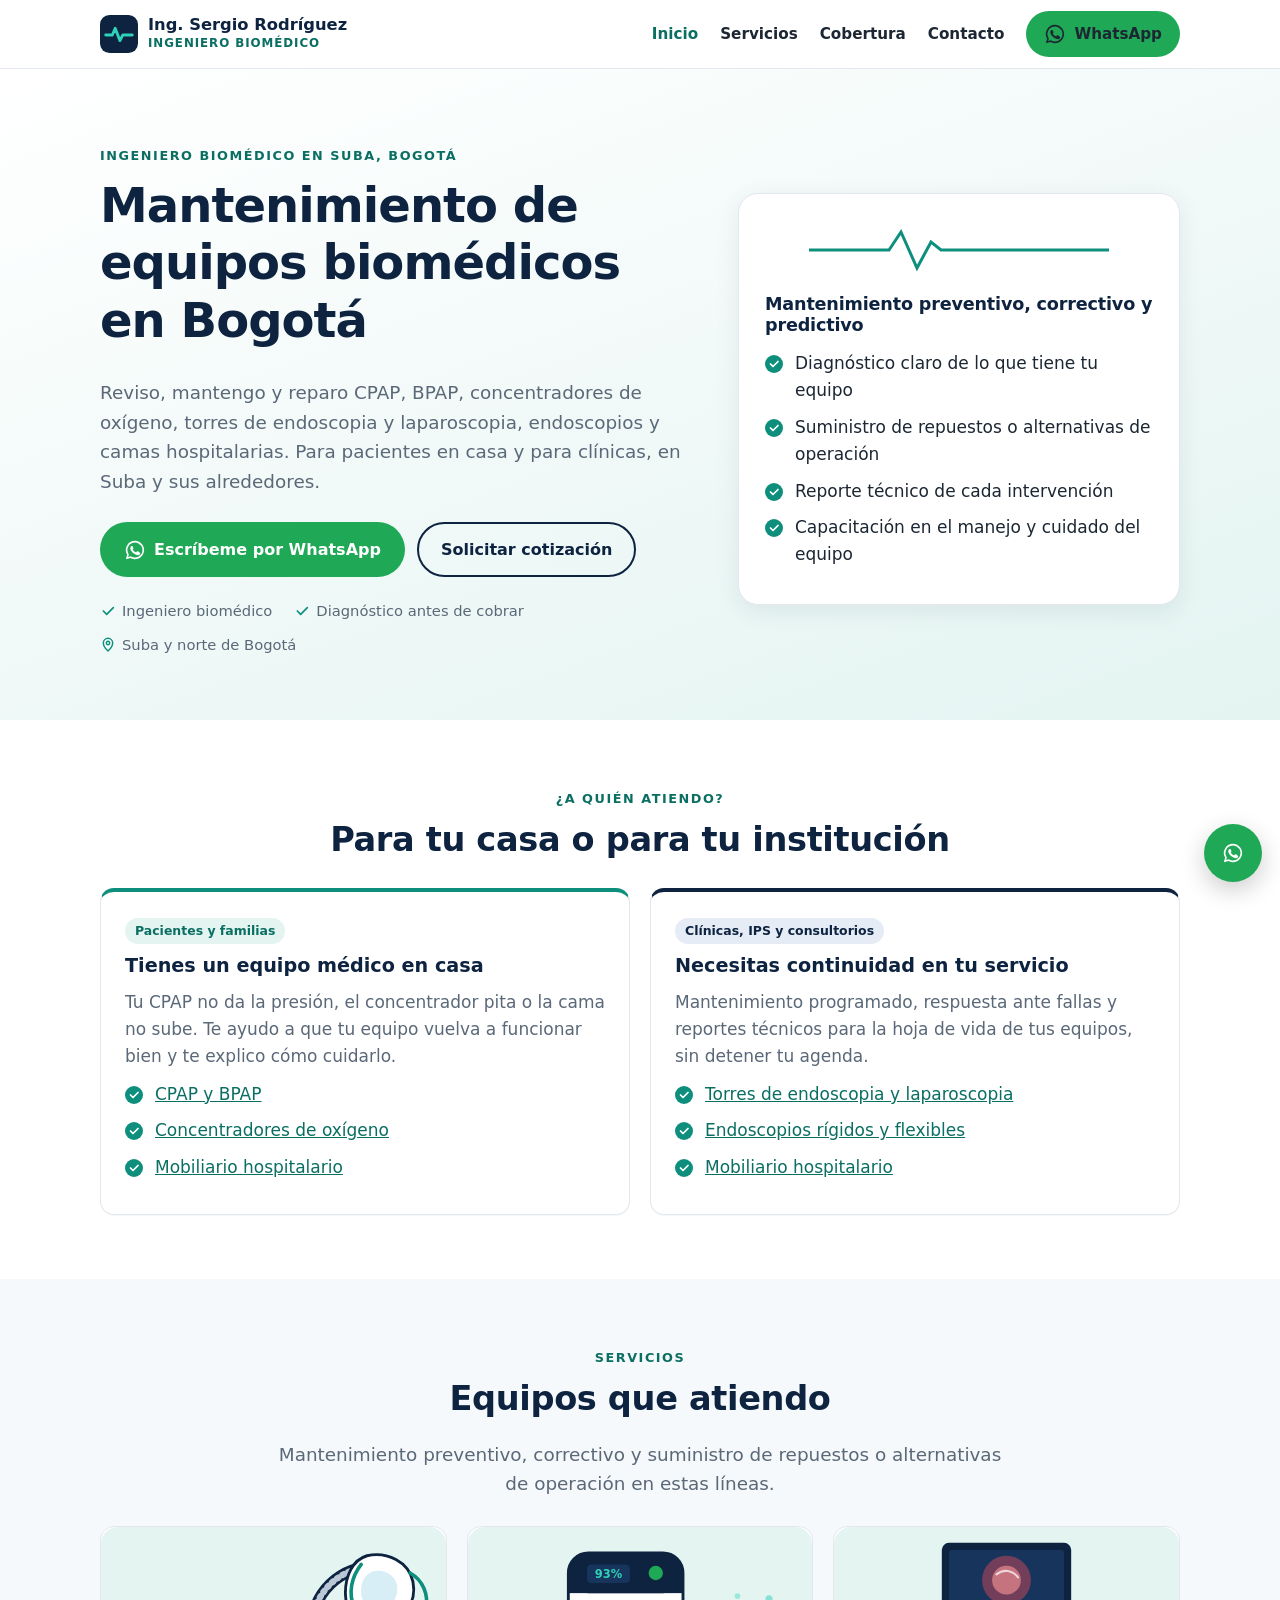
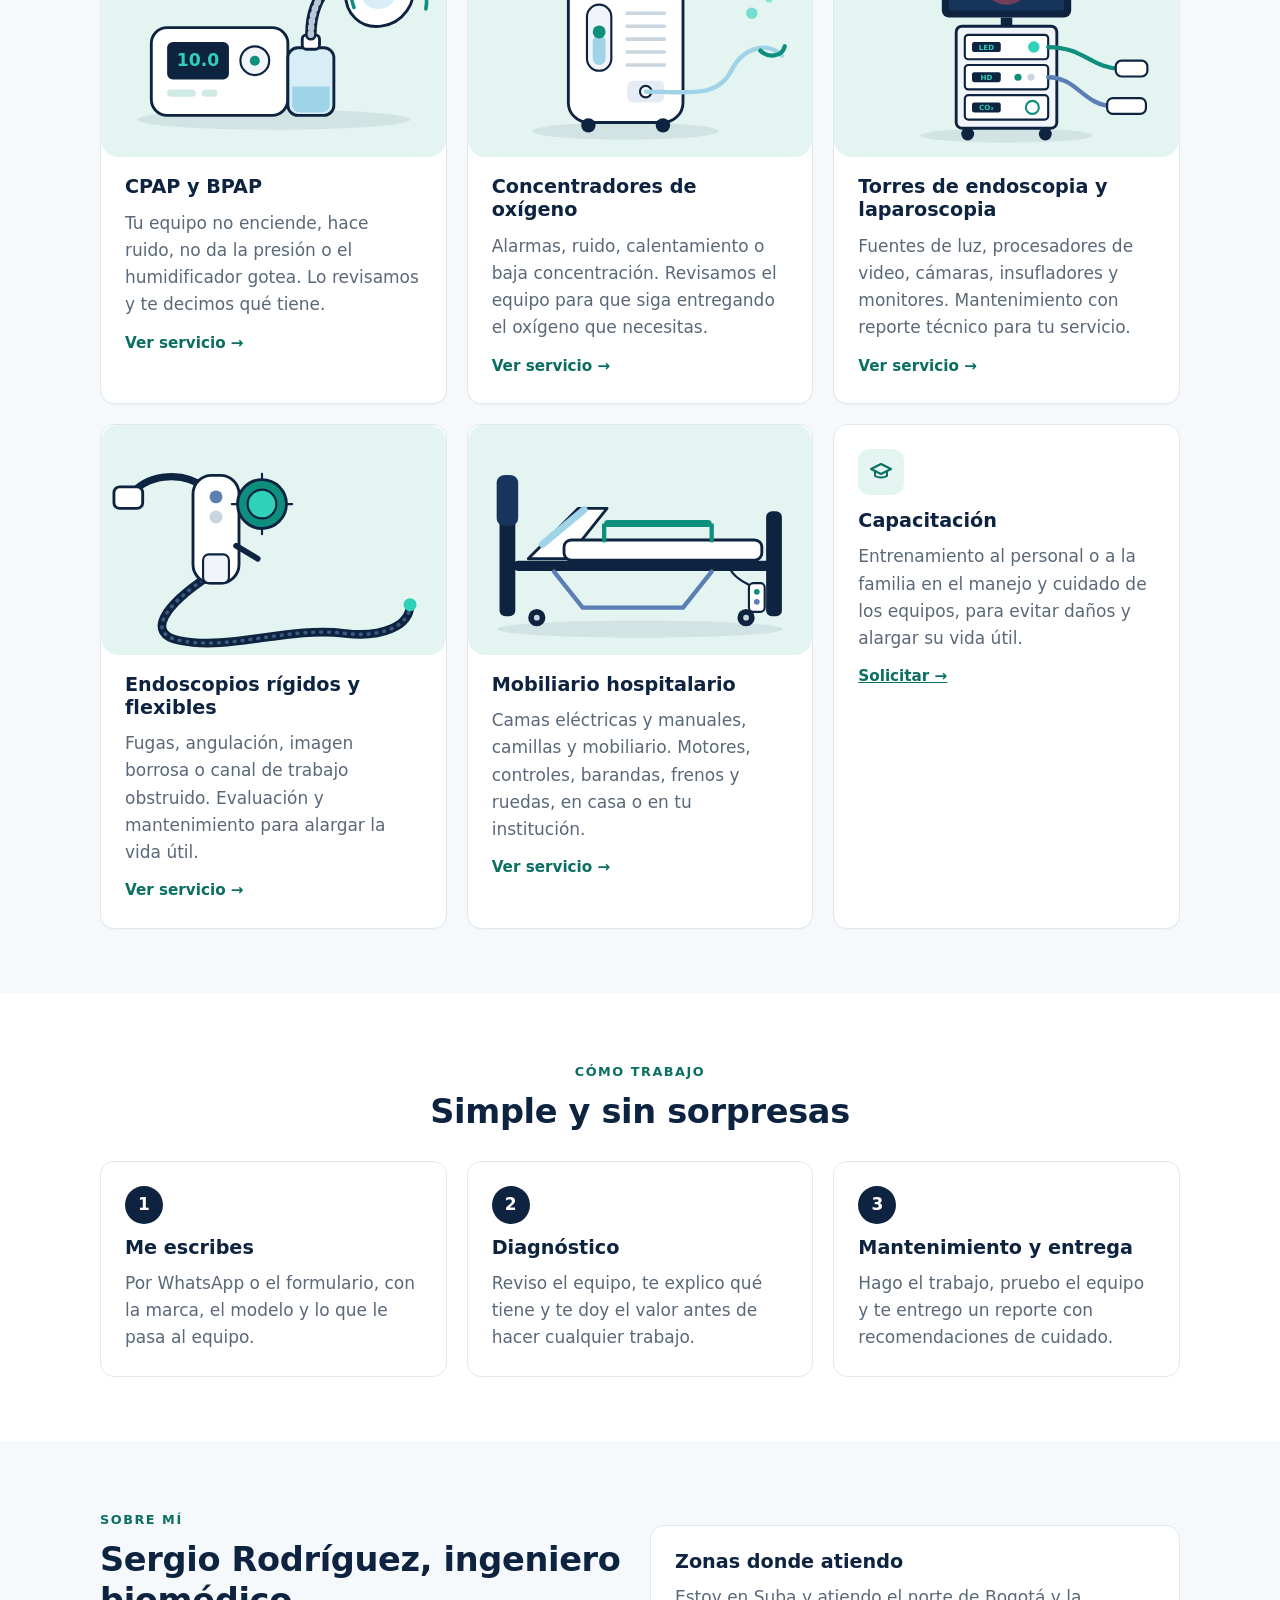
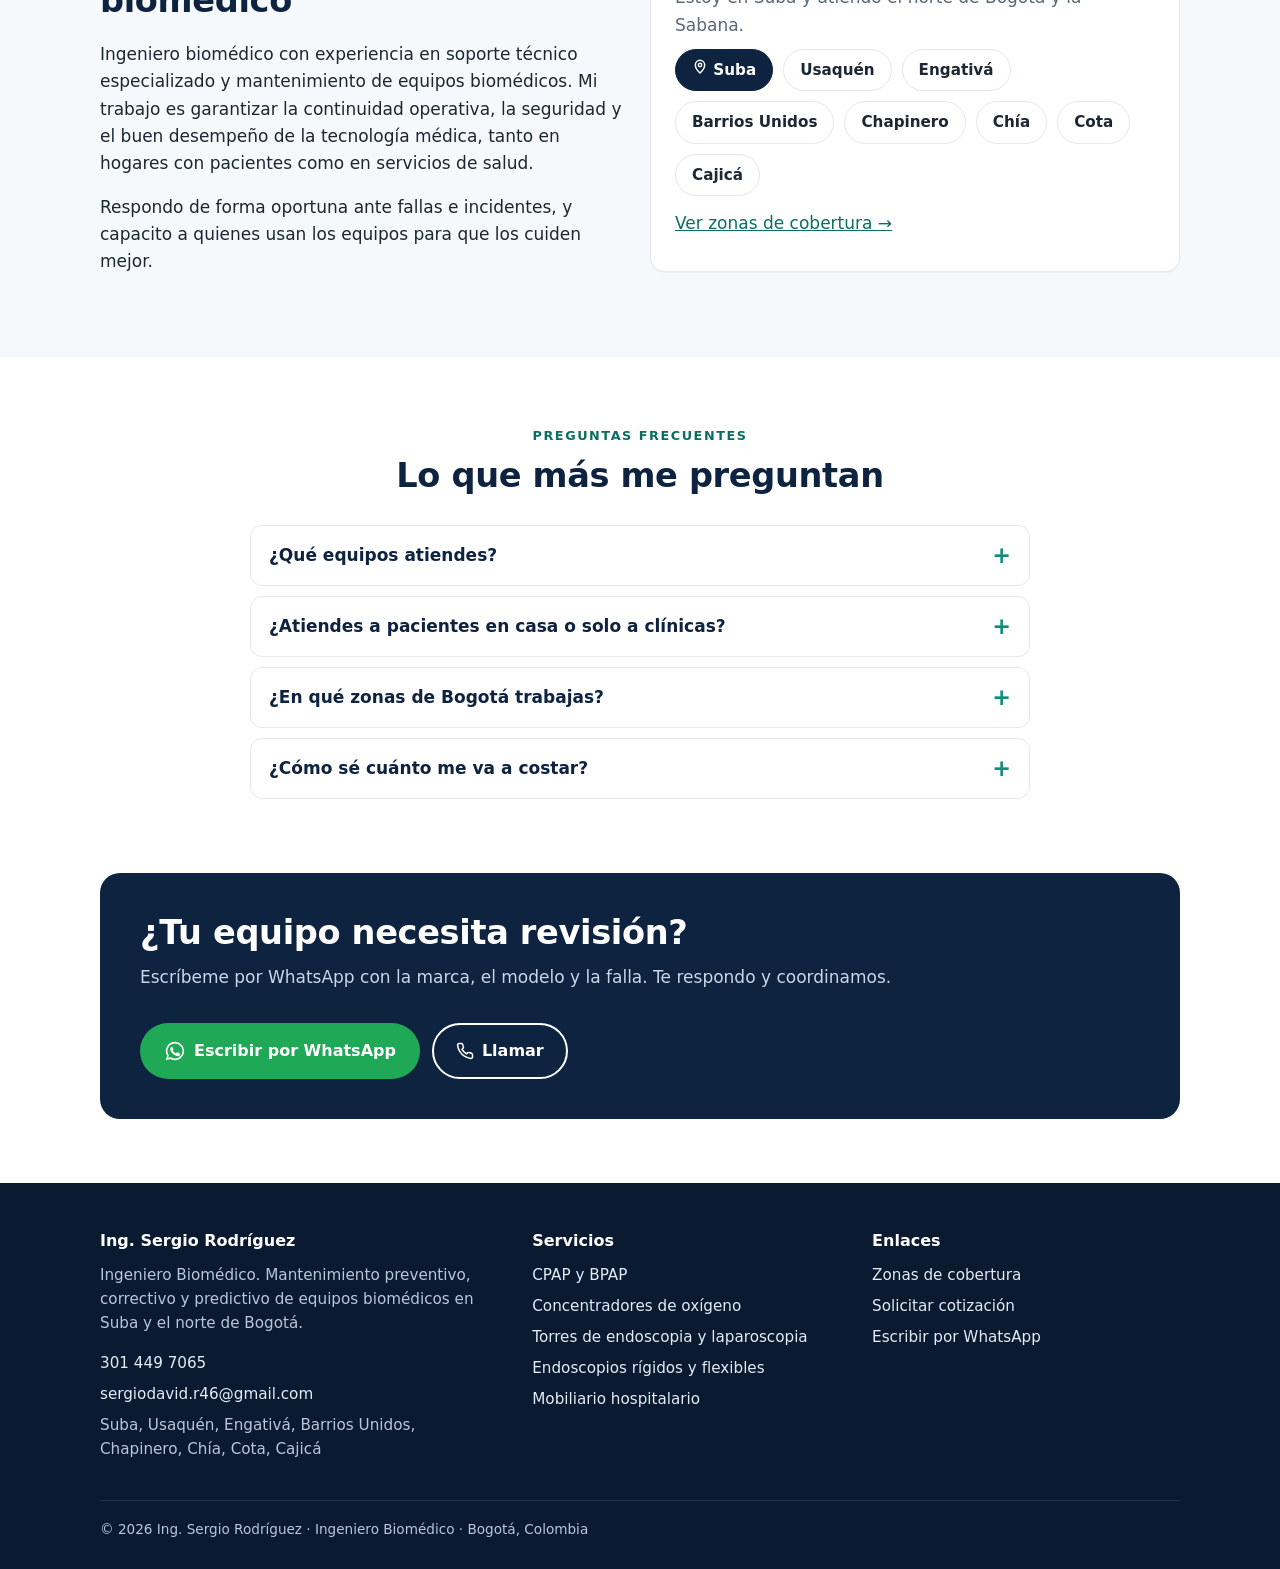
==== commit 3888ba67: "Ilustraciones de equipos y campo de teléfono con selector de país Co-Authored-By: Claude Opus 5.5 <n" ====
--- a/index.html
+++ b/index.html
@@ -1,5 +1,5 @@
 <!doctype html>
-<html lang="es-CO">
+<html lang="es-CO" data-base="/">
 <head>
 <meta charset="utf-8">
 <meta name="viewport" content="width=device-width, initial-scale=1">
@@ -87,27 +87,27 @@
     <p class="lead">Mantenimiento preventivo, correctivo y suministro de repuestos o alternativas de operación en estas líneas.</p></div>
     <div class="grid grid-3" style="margin-top:28px">
       <a class="card" href="/servicios/mantenimiento-cpap-bpap-bogota/">
-  <div class="icon"><svg width="24" height="24" viewBox="0 0 24 24" fill="none" stroke="currentColor" stroke-width="2" stroke-linecap="round" stroke-linejoin="round"><rect x="3" y="8" width="12" height="10" rx="2"/><path d="M7 12h4"/><path d="M15 12c3 0 3-6 6-6"/><circle cx="20.5" cy="6" r="1.5"/></svg></div>
+  <img class="card-img" src="/assets/img/cpap.svg" alt="CPAP y BPAP" width="480" height="320" loading="lazy">
   <h3>CPAP y BPAP</h3>
   <p>Tu equipo no enciende, hace ruido, no da la presión o el humidificador gotea. Lo revisamos y te decimos qué tiene.</p>
   <span class="more">Ver servicio →</span>
 </a><a class="card" href="/servicios/mantenimiento-concentradores-oxigeno-bogota/">
-  <div class="icon"><svg width="24" height="24" viewBox="0 0 24 24" fill="none" stroke="currentColor" stroke-width="2" stroke-linecap="round" stroke-linejoin="round"><rect x="6" y="3" width="12" height="16" rx="3"/><path d="M9 21h6"/><circle cx="12" cy="10" r="3"/><path d="M10 15h4"/></svg></div>
+  <img class="card-img" src="/assets/img/concentrador.svg" alt="Concentradores de oxígeno" width="480" height="320" loading="lazy">
   <h3>Concentradores de oxígeno</h3>
   <p>Alarmas, ruido, calentamiento o baja concentración. Revisamos el equipo para que siga entregando el oxígeno que necesitas.</p>
   <span class="more">Ver servicio →</span>
 </a><a class="card" href="/servicios/mantenimiento-torres-endoscopia-laparoscopia-bogota/">
-  <div class="icon"><svg width="24" height="24" viewBox="0 0 24 24" fill="none" stroke="currentColor" stroke-width="2" stroke-linecap="round" stroke-linejoin="round"><rect x="5" y="2" width="14" height="6" rx="1"/><rect x="5" y="9" width="14" height="5" rx="1"/><rect x="5" y="15" width="14" height="4" rx="1"/><path d="M7 22l1-3M17 22l-1-3"/></svg></div>
+  <img class="card-img" src="/assets/img/torre-endoscopia.svg" alt="Torres de endoscopia y laparoscopia" width="480" height="320" loading="lazy">
   <h3>Torres de endoscopia y laparoscopia</h3>
   <p>Fuentes de luz, procesadores de video, cámaras, insufladores y monitores. Mantenimiento con reporte técnico para tu servicio.</p>
   <span class="more">Ver servicio →</span>
 </a><a class="card" href="/servicios/mantenimiento-endoscopios-rigidos-flexibles-bogota/">
-  <div class="icon"><svg width="24" height="24" viewBox="0 0 24 24" fill="none" stroke="currentColor" stroke-width="2" stroke-linecap="round" stroke-linejoin="round"><path d="M3 5h6v4H3z"/><path d="M9 7h3c4 0 4 6 0 6H8c-4 0-4 7 1 7h11"/><circle cx="20" cy="20" r="1"/></svg></div>
+  <img class="card-img" src="/assets/img/endoscopio.svg" alt="Endoscopios rígidos y flexibles" width="480" height="320" loading="lazy">
   <h3>Endoscopios rígidos y flexibles</h3>
   <p>Fugas, angulación, imagen borrosa o canal de trabajo obstruido. Evaluación y mantenimiento para alargar la vida útil.</p>
   <span class="more">Ver servicio →</span>
 </a><a class="card" href="/servicios/mantenimiento-mobiliario-hospitalario-bogota/">
-  <div class="icon"><svg width="24" height="24" viewBox="0 0 24 24" fill="none" stroke="currentColor" stroke-width="2" stroke-linecap="round" stroke-linejoin="round"><path d="M3 7v13M21 13v7"/><path d="M3 16h18"/><path d="M3 13h18v3"/><circle cx="7" cy="10" r="2"/><path d="M11 10h8a2 2 0 0 1 2 2v1"/></svg></div>
+  <img class="card-img" src="/assets/img/cama-hospitalaria.svg" alt="Mobiliario hospitalario" width="480" height="320" loading="lazy">
   <h3>Mobiliario hospitalario</h3>
   <p>Camas eléctricas y manuales, camillas y mobiliario. Motores, controles, barandas, frenos y ruedas, en casa o en tu institución.</p>
   <span class="more">Ver servicio →</span>
@@ -188,6 +188,7 @@
   </div>
 </footer>
 <a class="wa-float" href="https://wa.me/573014497065?text=Hola%20Sergio%2C%20vi%20tu%20p%C3%A1gina%20web%20y%20necesito%20ayuda%20con%20un%20equipo." target="_blank" rel="noopener" aria-label="Escribir por WhatsApp"><svg width="22" height="22" viewBox="0 0 24 24" fill="currentColor" aria-hidden="true"><path d="M12 2a10 10 0 0 0-8.6 15.1L2 22l5-1.3A10 10 0 1 0 12 2zm0 18.2a8.2 8.2 0 0 1-4.2-1.1l-.3-.2-3 .8.8-2.9-.2-.3A8.2 8.2 0 1 1 12 20.2zm4.5-6.1c-.2-.1-1.5-.7-1.7-.8-.2-.1-.4-.1-.6.1l-.8 1c-.1.2-.3.2-.5.1a6.7 6.7 0 0 1-3.3-2.9c-.3-.4.2-.4.7-1.3.1-.2 0-.3 0-.4l-.8-1.8c-.2-.5-.4-.4-.6-.4h-.5a1 1 0 0 0-.7.3 3 3 0 0 0-.9 2.2 5.2 5.2 0 0 0 1.1 2.8 11.9 11.9 0 0 0 4.6 4c1.7.7 2.3.8 3.2.6a2.7 2.7 0 0 0 1.8-1.2 2.2 2.2 0 0 0 .2-1.2c-.1-.1-.3-.2-.5-.3z"/></svg></a>
+<script src="/assets/phone-input.js" defer></script>
 <script src="/assets/main.js" defer></script>
 </body>
 </html>
--- a/assets/styles.css
+++ b/assets/styles.css
@@ -226,3 +226,45 @@
   .cta-band { padding: 28px; }
   .hero { padding: 48px 0; }
 }
+
+/* Campo de teléfono con selector de país */
+.phone-field { position: relative; }
+.pf-box {
+  display: flex; align-items: stretch; border: 1.5px solid #cbd6e0; border-radius: 12px; background: #fff;
+  transition: border-color .15s ease, box-shadow .15s ease;
+}
+.phone-field.is-focus .pf-box, .phone-field.is-open .pf-box { border-color: #5b7fb5; box-shadow: 0 0 0 3px rgba(91,127,181,.15); }
+.pf-country {
+  display: flex; align-items: center; gap: 6px; padding: 0 14px; background: #f1f4f8; border: 0;
+  border-right: 1px solid #e2e8ee; border-radius: 11px 0 0 11px; cursor: pointer; color: var(--ink);
+}
+.pf-country:focus-visible { outline: 3px solid rgba(14,143,126,.35); outline-offset: -3px; }
+.pf-chev { transition: transform .15s ease; }
+.phone-field.is-open .pf-chev { transform: rotate(180deg); }
+.pf-flag { width: 22px; height: 16px; border-radius: 2px; object-fit: cover; box-shadow: 0 0 0 1px rgba(0,0,0,.08); flex: none; }
+.pf-main { flex: 1; display: block; padding: 8px 14px 9px; margin: 0 !important; cursor: text; min-width: 0; }
+.pf-label { display: block; font-size: .74rem; font-weight: 500; color: var(--muted); line-height: 1.2; }
+.pf-line { display: flex; align-items: center; gap: 6px; }
+.pf-dial { color: var(--ink); font-weight: 500; }
+.form .pf-main input { border: 0; padding: 2px 0 0; outline: none; box-shadow: none; font-weight: 600; background: transparent; min-width: 0; }
+.form .pf-main input:focus { outline: none; }
+.pf-panel {
+  position: absolute; left: 0; right: 0; top: calc(100% + 6px); z-index: 30; background: #fff;
+  border: 1px solid #e2e8ee; border-radius: 12px; box-shadow: 0 12px 32px rgba(13,35,64,.14); overflow: hidden;
+}
+.pf-search { display: flex; align-items: center; gap: 10px; padding: 12px 16px; border-bottom: 1px solid #edf1f5; color: var(--muted); }
+.form .pf-search input { border: 0; padding: 0; outline: none; font-size: 1rem; }
+.form .pf-search input:focus { outline: none; }
+.pf-list { list-style: none; margin: 0; padding: 6px; max-height: 248px; overflow-y: auto; }
+.pf-opt { display: flex; align-items: center; gap: 12px; padding: 10px 12px; border-radius: 8px; cursor: pointer; }
+.pf-opt:hover, .pf-opt.is-active { background: #f1f4f8; }
+.pf-name { flex: 1; }
+.pf-name strong { font-weight: 800; }
+.pf-check { color: var(--navy); display: flex; }
+.pf-empty { padding: 12px; color: var(--muted); }
+
+/* Imágenes */
+.card-img { display: block; width: calc(100% + 48px); max-width: none; height: auto; margin: -24px -24px 18px; border-radius: var(--radius) var(--radius) 0 0; aspect-ratio: 3 / 2; }
+.page-hero-grid { display: grid; grid-template-columns: 1.2fr .8fr; gap: 36px; align-items: center; }
+.hero-img { width: 100%; height: auto; border-radius: 20px; box-shadow: var(--shadow); }
+@media (max-width: 900px) { .page-hero-grid { grid-template-columns: 1fr; } .hero-img { max-width: 480px; } }
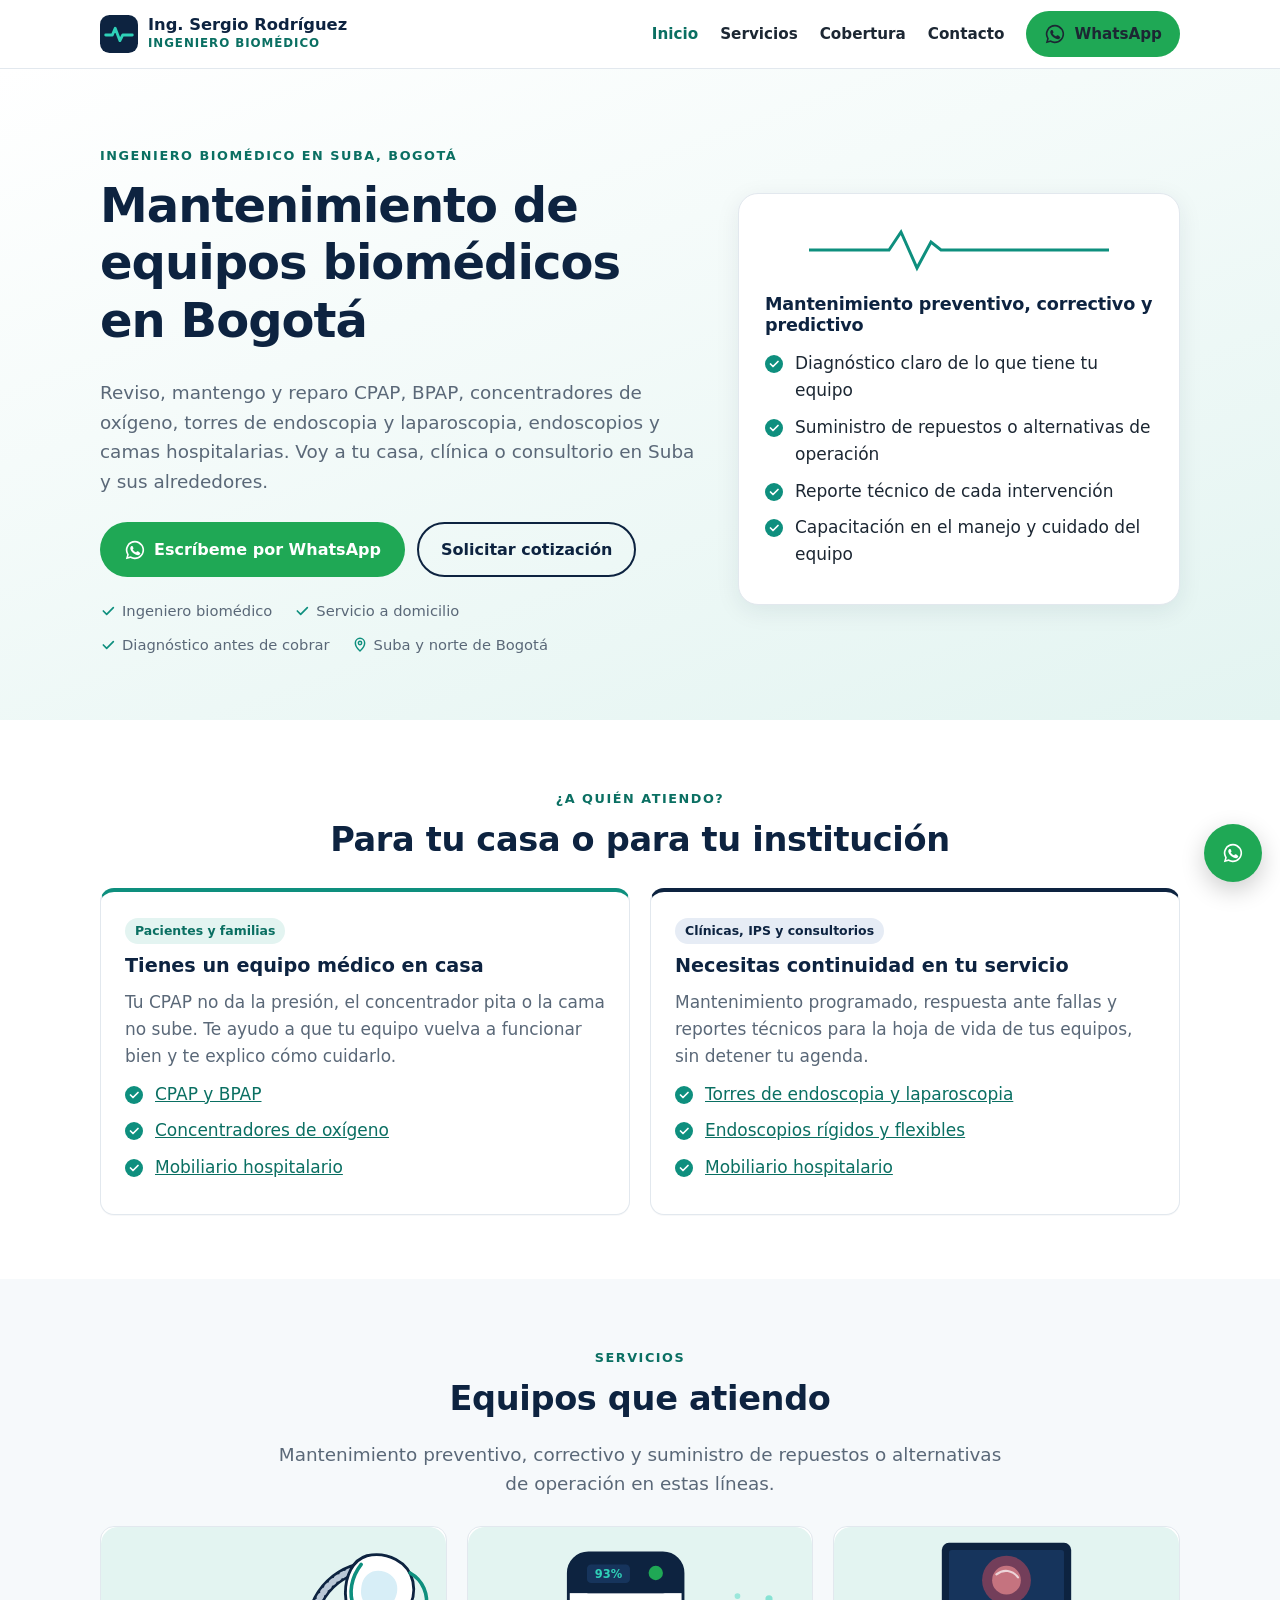
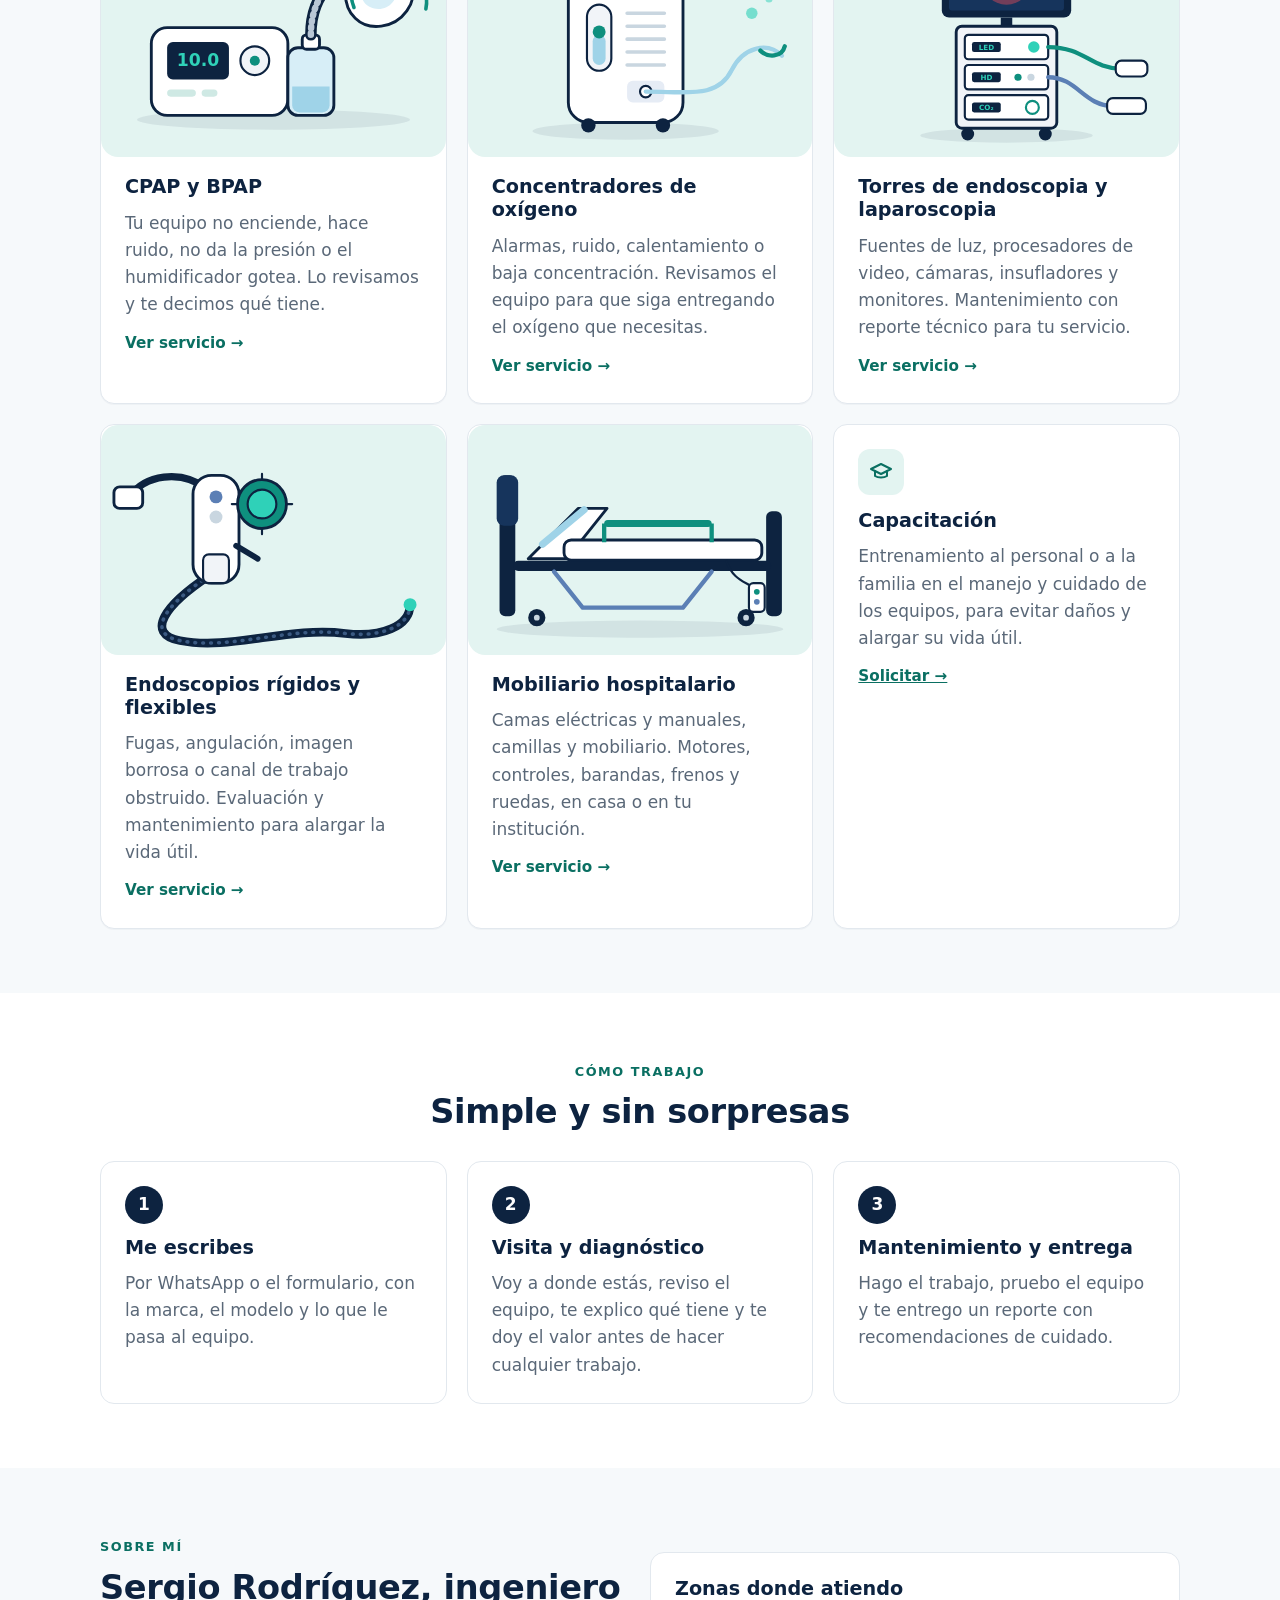
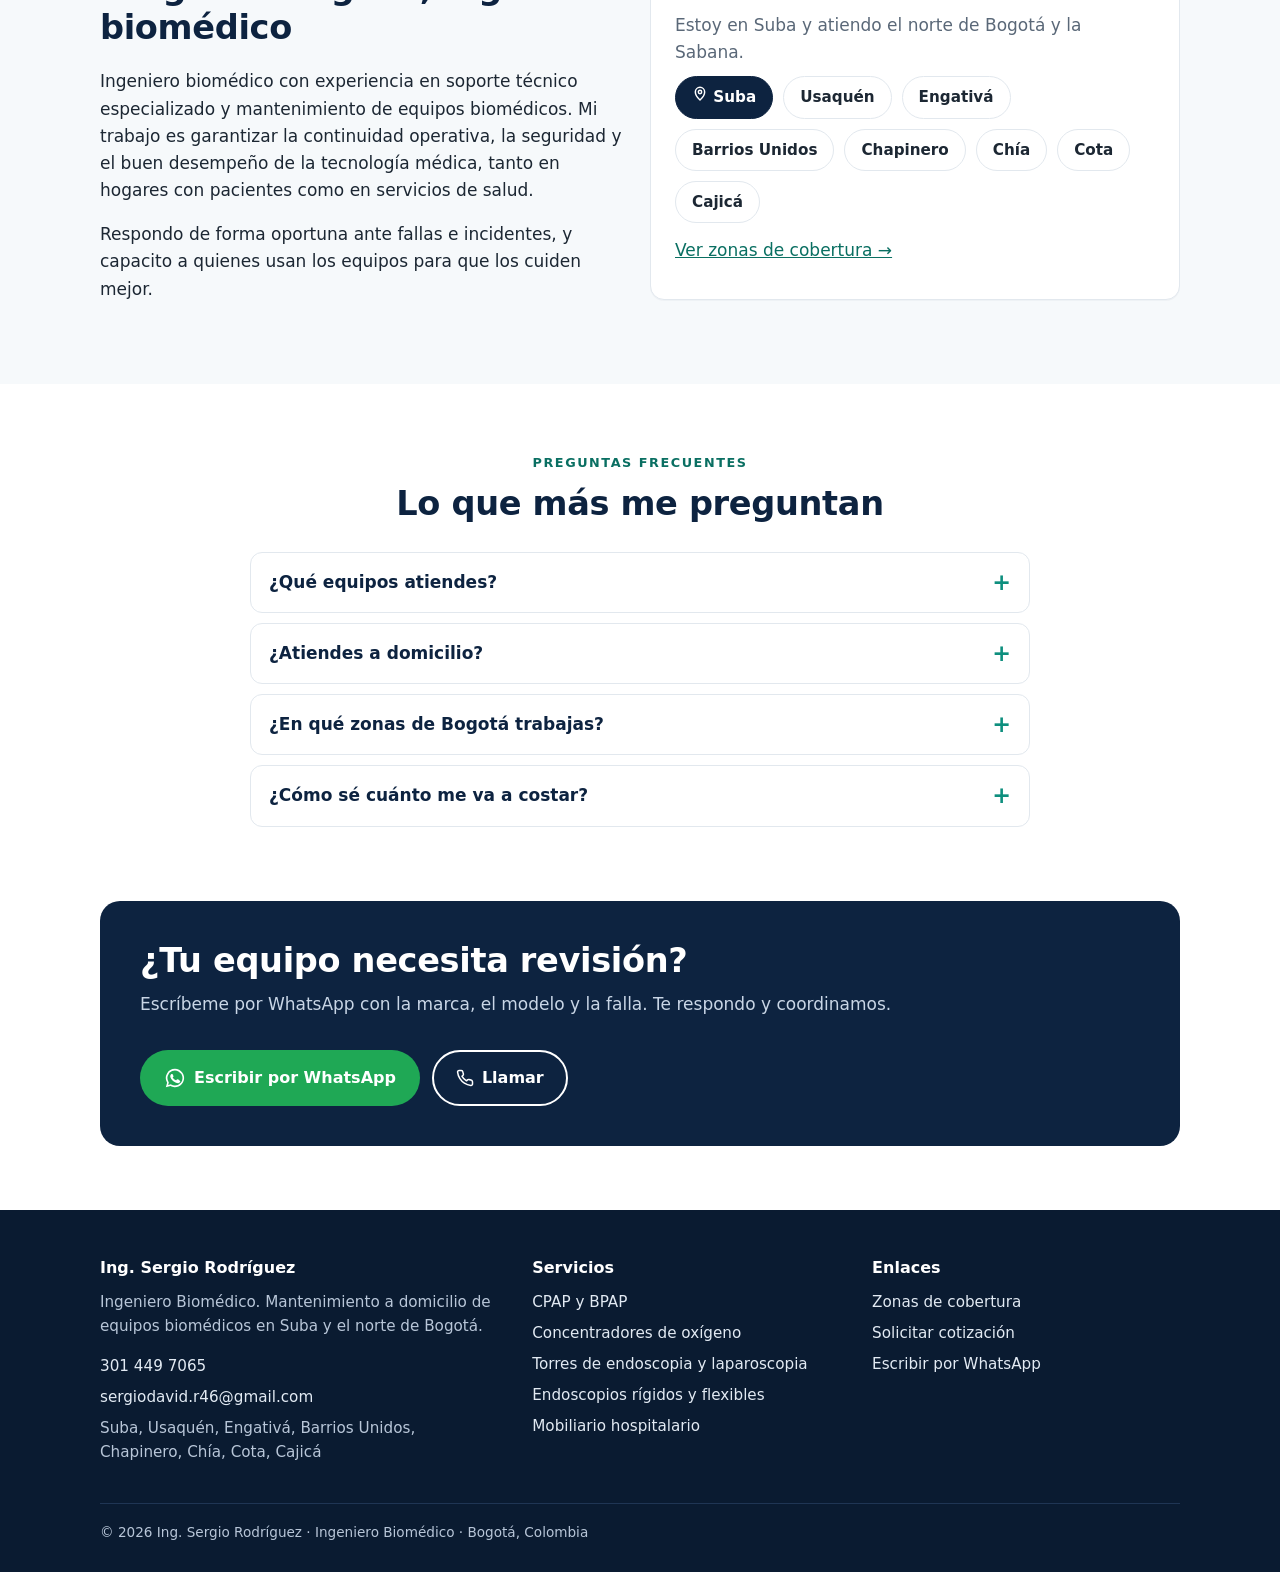
==== commit f72d8f77: "Servicio a domicilio en textos del sitio Co-Authored-By: Claude Opus 5.5 <noreply@anthropic.com> Cla" ====
--- a/index.html
+++ b/index.html
@@ -4,7 +4,7 @@
 <meta charset="utf-8">
 <meta name="viewport" content="width=device-width, initial-scale=1">
 <title>Mantenimiento de equipos biomédicos en Bogotá | Ing. Sergio Rodríguez</title>
-<meta name="description" content="Ingeniero biomédico en Suba, Bogotá. Mantenimiento y reparación de CPAP, BPAP, concentradores de oxígeno, endoscopia, laparoscopia y camas hospitalarias.">
+<meta name="description" content="Ingeniero biomédico a domicilio en Suba, Bogotá. Mantenimiento y reparación de CPAP, BPAP, concentradores de oxígeno, endoscopia, laparoscopia y camas hospitalarias.">
 <meta name="robots" content="index,follow">
 <link rel="canonical" href="https://biomedico.alexmonroy.com/">
 <meta name="theme-color" content="#0d2340">
@@ -12,14 +12,14 @@
 <meta property="og:locale" content="es_CO">
 <meta property="og:site_name" content="Ing. Sergio Rodríguez">
 <meta property="og:title" content="Mantenimiento de equipos biomédicos en Bogotá | Ing. Sergio Rodríguez">
-<meta property="og:description" content="Ingeniero biomédico en Suba, Bogotá. Mantenimiento y reparación de CPAP, BPAP, concentradores de oxígeno, endoscopia, laparoscopia y camas hospitalarias.">
+<meta property="og:description" content="Ingeniero biomédico a domicilio en Suba, Bogotá. Mantenimiento y reparación de CPAP, BPAP, concentradores de oxígeno, endoscopia, laparoscopia y camas hospitalarias.">
 <meta property="og:url" content="https://biomedico.alexmonroy.com/">
 <meta property="og:image" content="https://biomedico.alexmonroy.com/assets/og-image.png">
 <meta name="twitter:card" content="summary_large_image">
 <link rel="icon" href="/assets/favicon.svg" type="image/svg+xml">
 <link rel="stylesheet" href="/assets/styles.css">
 <script type="application/ld+json">{"@context": "https://schema.org", "@type": "ProfessionalService", "@id": "https://biomedico.alexmonroy.com/#negocio", "name": "Ing. Sergio Rodríguez — Ingeniero Biomédico", "description": "Mantenimiento preventivo, correctivo y predictivo de equipos biomédicos en Bogotá: CPAP, BPAP, concentradores de oxígeno, endoscopia, laparoscopia y mobiliario hospitalario.", "url": "https://biomedico.alexmonroy.com/", "telephone": "+573014497065", "email": "sergiodavid.r46@gmail.com", "image": "https://biomedico.alexmonroy.com/assets/og-image.png", "address": {"@type": "PostalAddress", "addressLocality": "Bogotá", "addressRegion": "Bogotá D.C.", "addressCountry": "CO"}, "areaServed": [{"@type": "Place", "name": "Suba"}, {"@type": "Place", "name": "Usaquén"}, {"@type": "Place", "name": "Engativá"}, {"@type": "Place", "name": "Barrios Unidos"}, {"@type": "Place", "name": "Chapinero"}, {"@type": "Place", "name": "Chía"}, {"@type": "Place", "name": "Cota"}, {"@type": "Place", "name": "Cajicá"}], "founder": {"@type": "Person", "name": "Sergio Rodríguez", "jobTitle": "Ingeniero Biomédico"}, "knowsAbout": ["CPAP y BPAP", "Concentradores de oxígeno", "Torres de endoscopia y laparoscopia", "Endoscopios rígidos y flexibles", "Mobiliario hospitalario"]}</script>
-<script type="application/ld+json">{"@context": "https://schema.org", "@type": "FAQPage", "mainEntity": [{"@type": "Question", "name": "¿Qué equipos atiendes?", "acceptedAnswer": {"@type": "Answer", "text": "CPAP y BPAP, concentradores de oxígeno, torres de endoscopia y laparoscopia, endoscopios rígidos y flexibles, y mobiliario hospitalario como camas y camillas."}}, {"@type": "Question", "name": "¿Atiendes a pacientes en casa o solo a clínicas?", "acceptedAnswer": {"@type": "Answer", "text": "A ambos. Muchos de mis clientes son familias con equipos en casa, como CPAP, concentradores o camas hospitalarias, y también atiendo clínicas, IPS y consultorios."}}, {"@type": "Question", "name": "¿En qué zonas de Bogotá trabajas?", "acceptedAnswer": {"@type": "Answer", "text": "Estoy en Suba y atiendo también Usaquén, Engativá, Barrios Unidos y Chapinero, además de Chía, Cota y Cajicá."}}, {"@type": "Question", "name": "¿Cómo sé cuánto me va a costar?", "acceptedAnswer": {"@type": "Answer", "text": "Primero hago el diagnóstico y te explico qué tiene el equipo. Te doy el valor antes de hacer cualquier trabajo, sin sorpresas."}}]}</script>
+<script type="application/ld+json">{"@context": "https://schema.org", "@type": "FAQPage", "mainEntity": [{"@type": "Question", "name": "¿Qué equipos atiendes?", "acceptedAnswer": {"@type": "Answer", "text": "CPAP y BPAP, concentradores de oxígeno, torres de endoscopia y laparoscopia, endoscopios rígidos y flexibles, y mobiliario hospitalario como camas y camillas."}}, {"@type": "Question", "name": "¿Atiendes a domicilio?", "acceptedAnswer": {"@type": "Answer", "text": "Sí, todo mi servicio es a domicilio: voy a tu casa, clínica, IPS o consultorio. Atiendo a ambos. Muchos de mis clientes son familias con equipos en casa, como CPAP, concentradores o camas hospitalarias, y también atiendo clínicas, IPS y consultorios."}}, {"@type": "Question", "name": "¿En qué zonas de Bogotá trabajas?", "acceptedAnswer": {"@type": "Answer", "text": "Estoy en Suba y atiendo también Usaquén, Engativá, Barrios Unidos y Chapinero, además de Chía, Cota y Cajicá."}}, {"@type": "Question", "name": "¿Cómo sé cuánto me va a costar?", "acceptedAnswer": {"@type": "Answer", "text": "Primero hago el diagnóstico y te explico qué tiene el equipo. Te doy el valor antes de hacer cualquier trabajo, sin sorpresas."}}]}</script>
 
 </head>
 <body>
@@ -37,13 +37,14 @@
     <div>
       <span class="eyebrow">Ingeniero biomédico en Suba, Bogotá</span>
       <h1>Mantenimiento de equipos biomédicos en Bogotá</h1>
-      <p class="lead">Reviso, mantengo y reparo CPAP, BPAP, concentradores de oxígeno, torres de endoscopia y laparoscopia, endoscopios y camas hospitalarias. Para pacientes en casa y para clínicas, en Suba y sus alrededores.</p>
+      <p class="lead">Reviso, mantengo y reparo CPAP, BPAP, concentradores de oxígeno, torres de endoscopia y laparoscopia, endoscopios y camas hospitalarias. Voy a tu casa, clínica o consultorio en Suba y sus alrededores.</p>
       <div class="btn-row">
         <a class="btn btn-wa" href="https://wa.me/573014497065?text=Hola%20Sergio%2C%20vi%20tu%20p%C3%A1gina%20web%20y%20necesito%20ayuda%20con%20un%20equipo." target="_blank" rel="noopener"><svg width="22" height="22" viewBox="0 0 24 24" fill="currentColor" aria-hidden="true"><path d="M12 2a10 10 0 0 0-8.6 15.1L2 22l5-1.3A10 10 0 1 0 12 2zm0 18.2a8.2 8.2 0 0 1-4.2-1.1l-.3-.2-3 .8.8-2.9-.2-.3A8.2 8.2 0 1 1 12 20.2zm4.5-6.1c-.2-.1-1.5-.7-1.7-.8-.2-.1-.4-.1-.6.1l-.8 1c-.1.2-.3.2-.5.1a6.7 6.7 0 0 1-3.3-2.9c-.3-.4.2-.4.7-1.3.1-.2 0-.3 0-.4l-.8-1.8c-.2-.5-.4-.4-.6-.4h-.5a1 1 0 0 0-.7.3 3 3 0 0 0-.9 2.2 5.2 5.2 0 0 0 1.1 2.8 11.9 11.9 0 0 0 4.6 4c1.7.7 2.3.8 3.2.6a2.7 2.7 0 0 0 1.8-1.2 2.2 2.2 0 0 0 .2-1.2c-.1-.1-.3-.2-.5-.3z"/></svg> Escríbeme por WhatsApp</a>
         <a class="btn btn-ghost" href="/contacto/">Solicitar cotización</a>
       </div>
       <div class="trust-row">
         <span><svg width="16" height="16" viewBox="0 0 24 24" fill="none" stroke="currentColor" stroke-width="2.5" stroke-linecap="round" stroke-linejoin="round"><path d="M5 12l5 5L20 7"/></svg> Ingeniero biomédico</span>
+        <span><svg width="16" height="16" viewBox="0 0 24 24" fill="none" stroke="currentColor" stroke-width="2.5" stroke-linecap="round" stroke-linejoin="round"><path d="M5 12l5 5L20 7"/></svg> Servicio a domicilio</span>
         <span><svg width="16" height="16" viewBox="0 0 24 24" fill="none" stroke="currentColor" stroke-width="2.5" stroke-linecap="round" stroke-linejoin="round"><path d="M5 12l5 5L20 7"/></svg> Diagnóstico antes de cobrar</span>
         <span><svg width="16" height="16" viewBox="0 0 24 24" fill="none" stroke="currentColor" stroke-width="2.2" stroke-linecap="round" stroke-linejoin="round"><path d="M12 21s-7-6.2-7-12a7 7 0 0 1 14 0c0 5.8-7 12-7 12z"/><circle cx="12" cy="9" r="2.5"/></svg> Suba y norte de Bogotá</span>
       </div>
@@ -127,7 +128,7 @@
     <div class="center"><span class="eyebrow">Cómo trabajo</span><h2>Simple y sin sorpresas</h2></div>
     <ol class="steps" style="margin-top:28px">
       <li><h3>Me escribes</h3><p>Por WhatsApp o el formulario, con la marca, el modelo y lo que le pasa al equipo.</p></li>
-      <li><h3>Diagnóstico</h3><p>Reviso el equipo, te explico qué tiene y te doy el valor antes de hacer cualquier trabajo.</p></li>
+      <li><h3>Visita y diagnóstico</h3><p>Voy a donde estás, reviso el equipo, te explico qué tiene y te doy el valor antes de hacer cualquier trabajo.</p></li>
       <li><h3>Mantenimiento y entrega</h3><p>Hago el trabajo, pruebo el equipo y te entrego un reporte con recomendaciones de cuidado.</p></li>
     </ol>
   </div>
@@ -153,7 +154,7 @@
 <section class="section">
   <div class="container">
     <div class="center"><span class="eyebrow">Preguntas frecuentes</span><h2>Lo que más me preguntan</h2></div>
-    <div style="max-width:780px;margin:28px auto 0"><div class="faq"><details><summary>¿Qué equipos atiendes?</summary><p>CPAP y BPAP, concentradores de oxígeno, torres de endoscopia y laparoscopia, endoscopios rígidos y flexibles, y mobiliario hospitalario como camas y camillas.</p></details><details><summary>¿Atiendes a pacientes en casa o solo a clínicas?</summary><p>A ambos. Muchos de mis clientes son familias con equipos en casa, como CPAP, concentradores o camas hospitalarias, y también atiendo clínicas, IPS y consultorios.</p></details><details><summary>¿En qué zonas de Bogotá trabajas?</summary><p>Estoy en Suba y atiendo también Usaquén, Engativá, Barrios Unidos y Chapinero, además de Chía, Cota y Cajicá.</p></details><details><summary>¿Cómo sé cuánto me va a costar?</summary><p>Primero hago el diagnóstico y te explico qué tiene el equipo. Te doy el valor antes de hacer cualquier trabajo, sin sorpresas.</p></details></div></div>
+    <div style="max-width:780px;margin:28px auto 0"><div class="faq"><details><summary>¿Qué equipos atiendes?</summary><p>CPAP y BPAP, concentradores de oxígeno, torres de endoscopia y laparoscopia, endoscopios rígidos y flexibles, y mobiliario hospitalario como camas y camillas.</p></details><details><summary>¿Atiendes a domicilio?</summary><p>Sí, todo mi servicio es a domicilio: voy a tu casa, clínica, IPS o consultorio. Atiendo a ambos. Muchos de mis clientes son familias con equipos en casa, como CPAP, concentradores o camas hospitalarias, y también atiendo clínicas, IPS y consultorios.</p></details><details><summary>¿En qué zonas de Bogotá trabajas?</summary><p>Estoy en Suba y atiendo también Usaquén, Engativá, Barrios Unidos y Chapinero, además de Chía, Cota y Cajicá.</p></details><details><summary>¿Cómo sé cuánto me va a costar?</summary><p>Primero hago el diagnóstico y te explico qué tiene el equipo. Te doy el valor antes de hacer cualquier trabajo, sin sorpresas.</p></details></div></div>
   </div>
 </section>
 
@@ -170,7 +171,7 @@
     <div class="footer-grid">
       <div>
         <h3>Ing. Sergio Rodríguez</h3>
-        <p>Ingeniero Biomédico. Mantenimiento preventivo, correctivo y predictivo de equipos biomédicos en Suba y el norte de Bogotá.</p>
+        <p>Ingeniero Biomédico. Mantenimiento a domicilio de equipos biomédicos en Suba y el norte de Bogotá.</p>
         <ul>
           <li><a href="tel:+573014497065">301 449 7065</a></li>
           <li><a href="mailto:sergiodavid.r46@gmail.com">sergiodavid.r46@gmail.com</a></li>
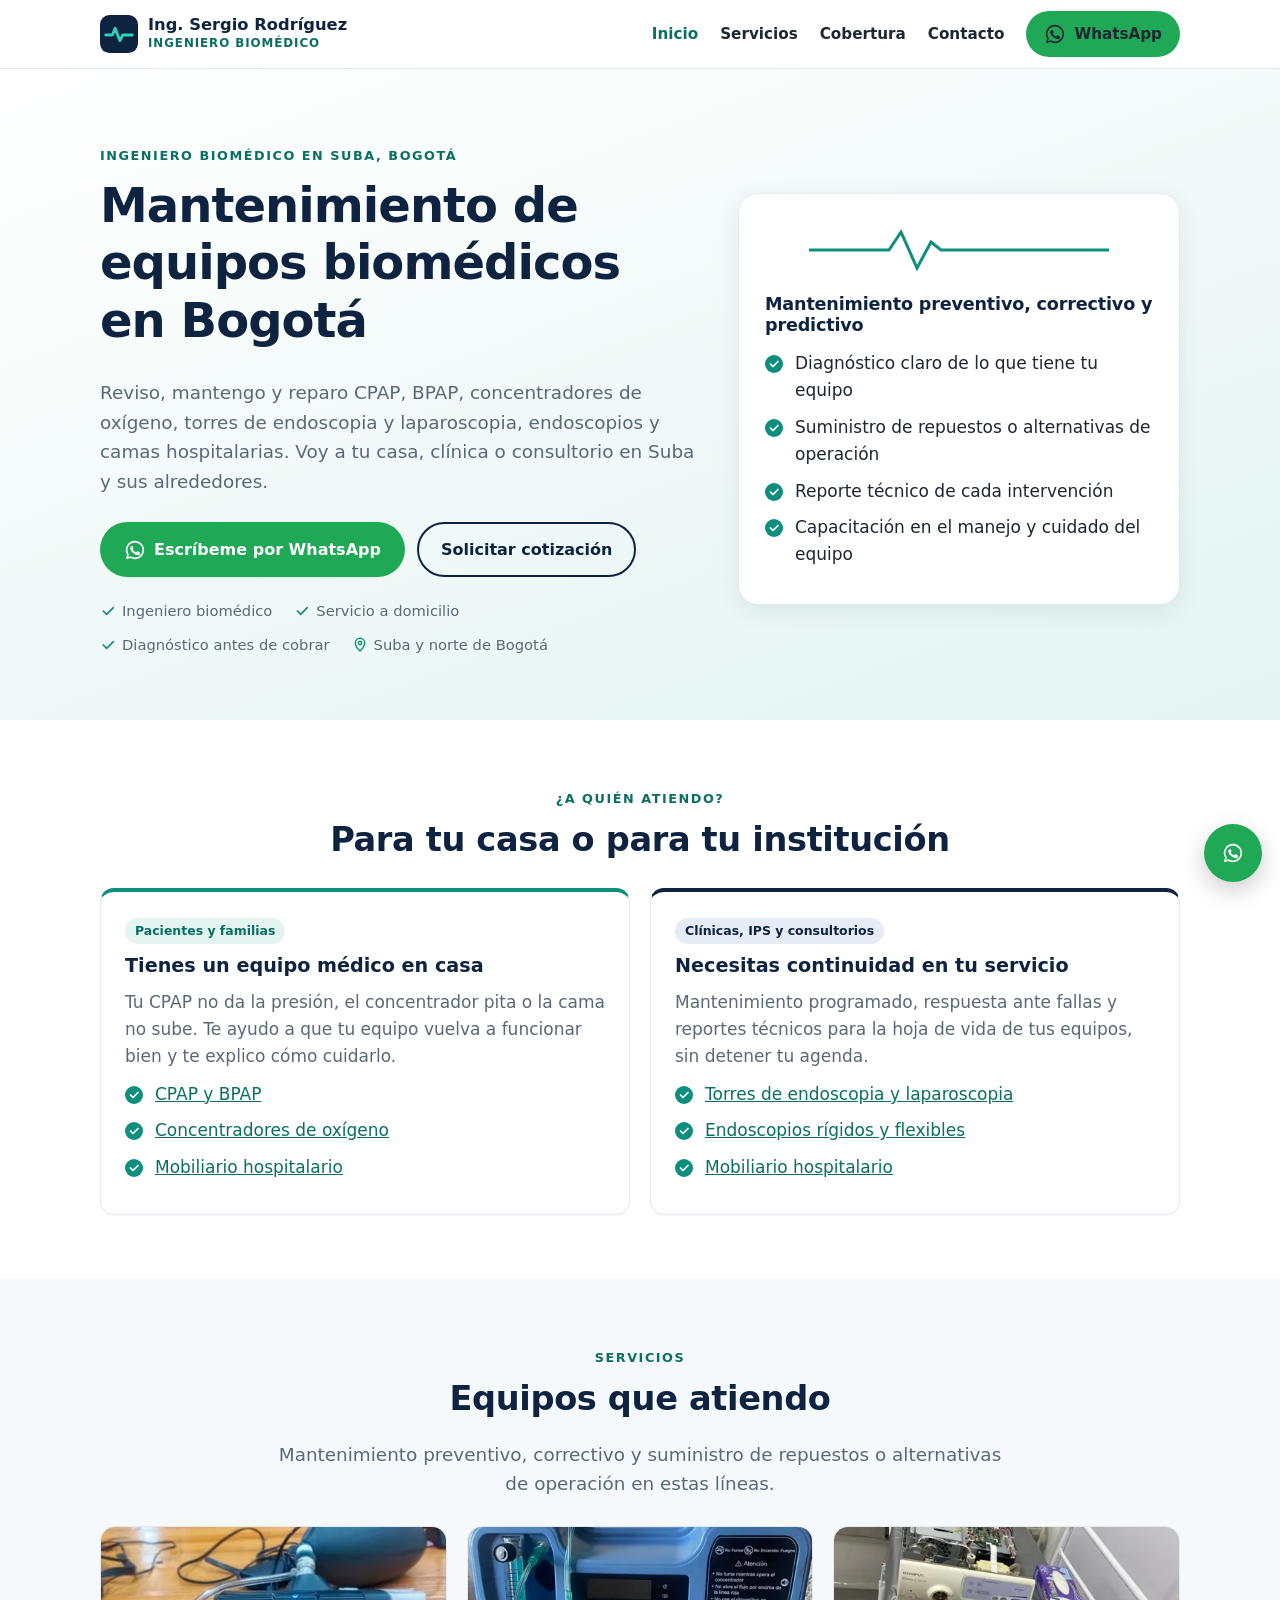
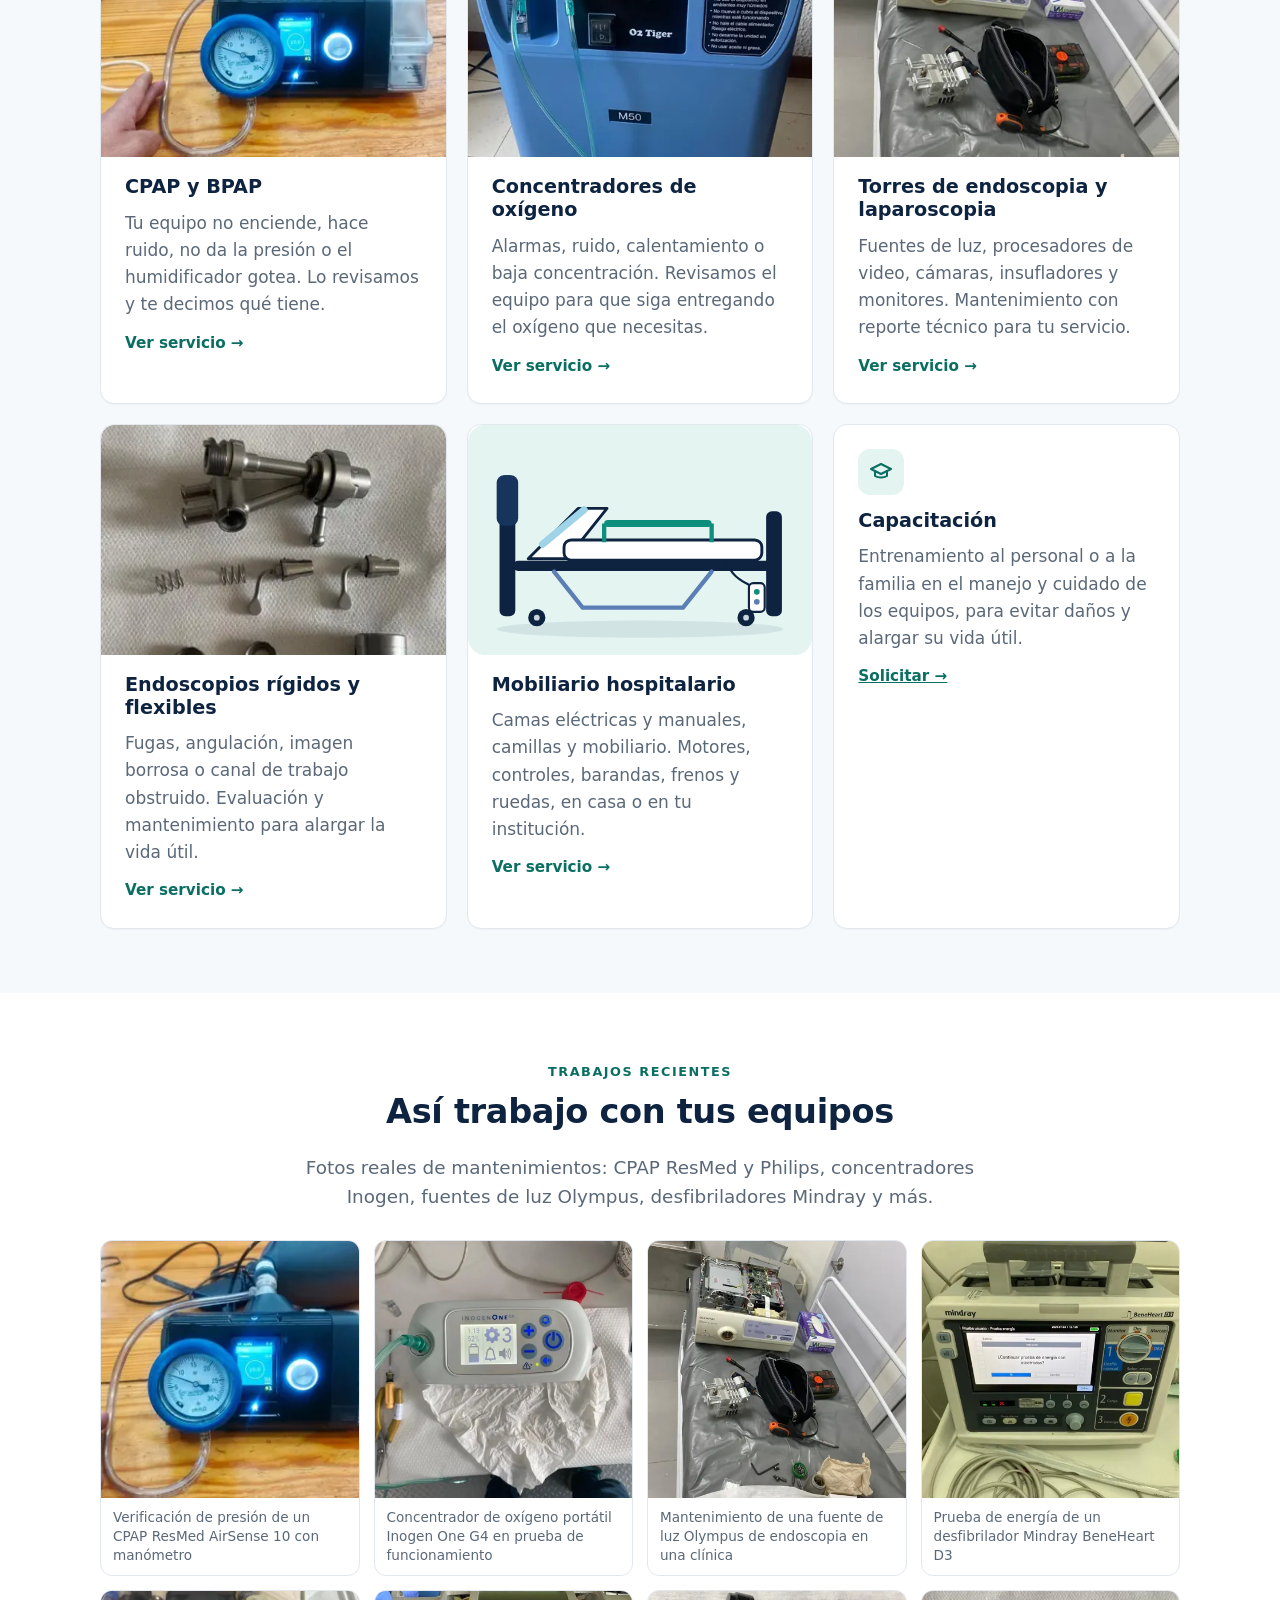
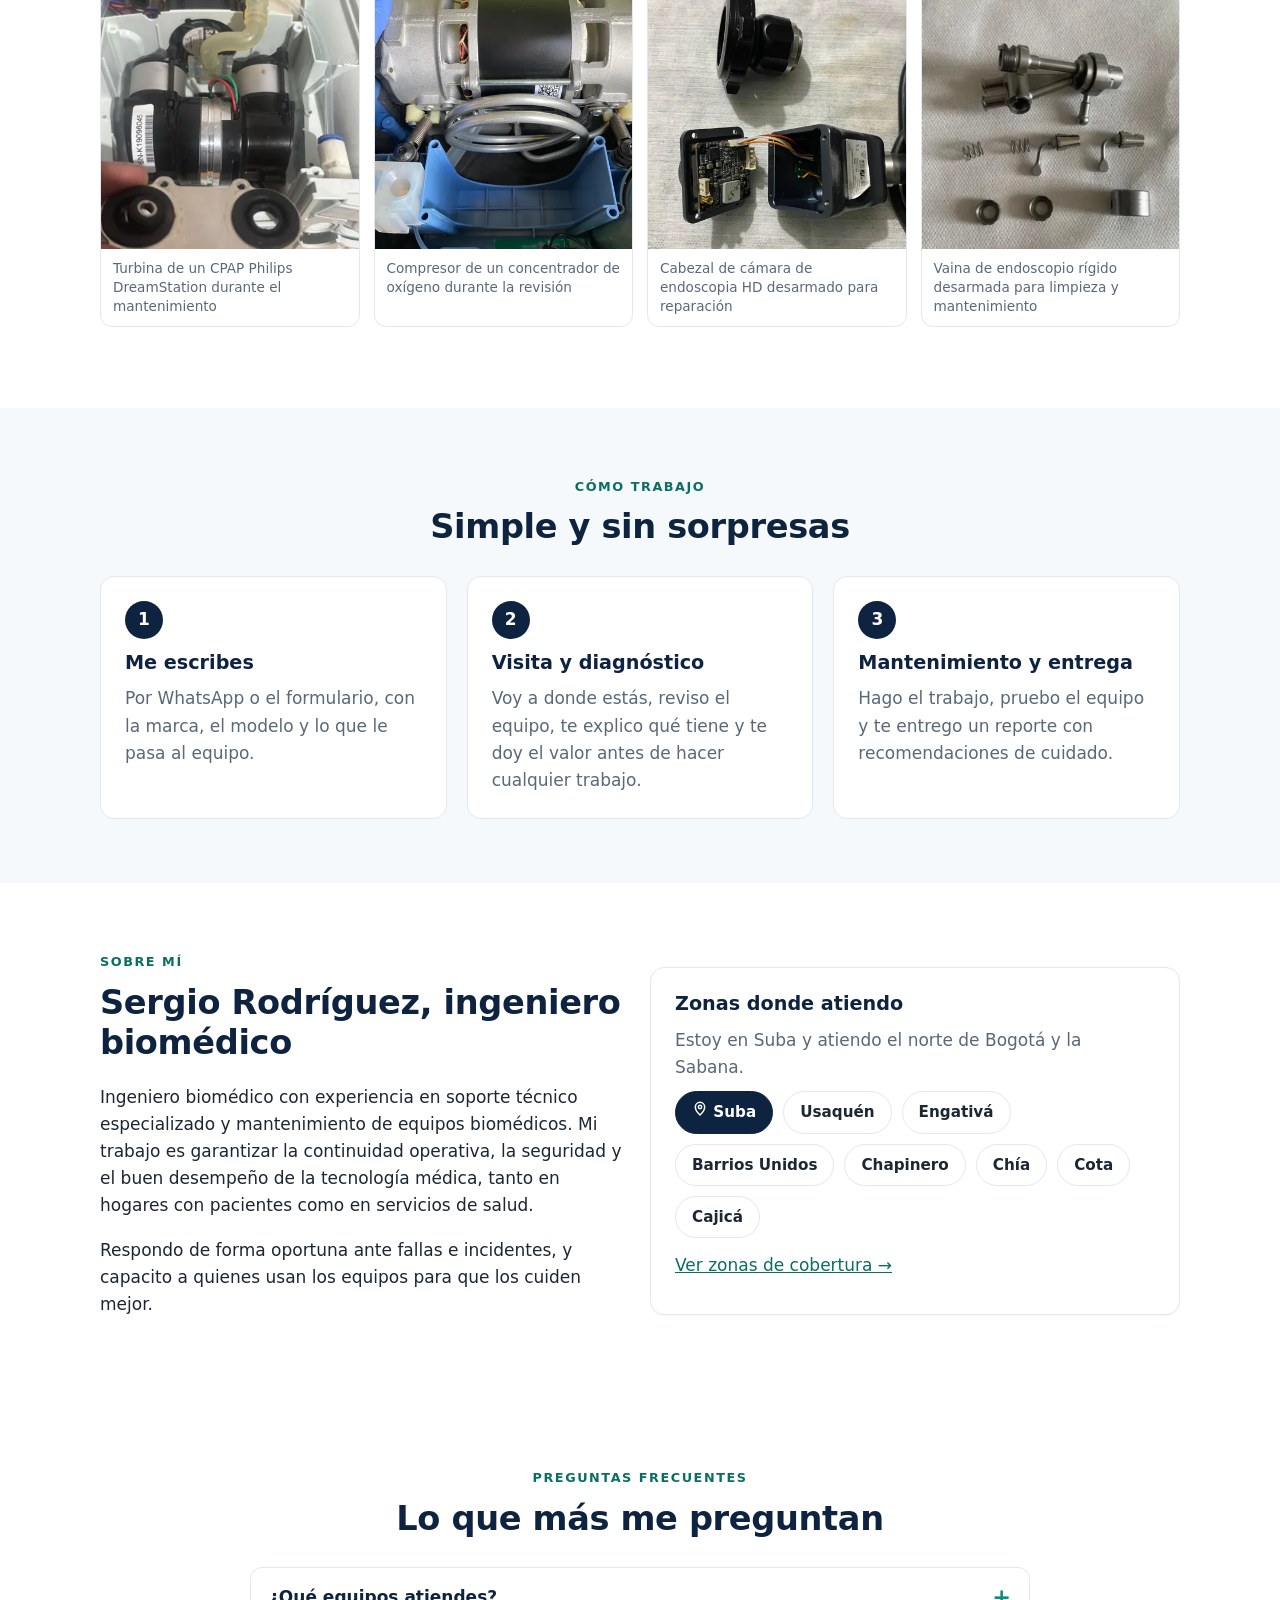
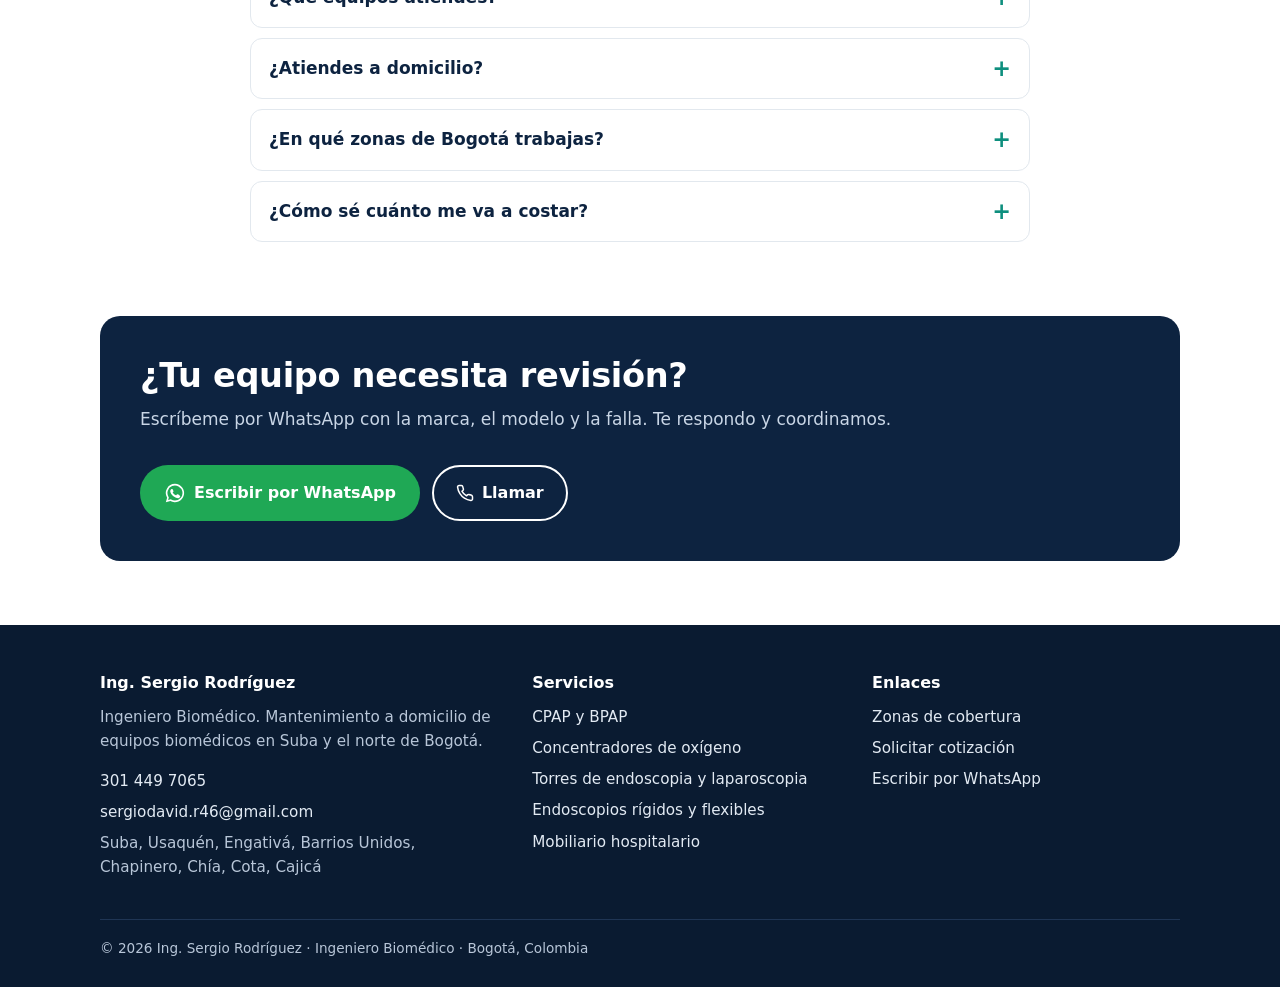
==== commit 826dcd39: "Fotos reales de trabajos en servicios y galería de inicio Co-Authored-By: Claude Opus 5.5 <noreply@a" ====
--- a/index.html
+++ b/index.html
@@ -88,22 +88,22 @@
     <p class="lead">Mantenimiento preventivo, correctivo y suministro de repuestos o alternativas de operación en estas líneas.</p></div>
     <div class="grid grid-3" style="margin-top:28px">
       <a class="card" href="/servicios/mantenimiento-cpap-bpap-bogota/">
-  <img class="card-img" src="/assets/img/cpap.svg" alt="CPAP y BPAP" width="480" height="320" loading="lazy">
+  <img class="card-img photo" src="/assets/fotos/cpap-resmed-airsense-10-prueba-presion-600.webp" alt="Verificación de presión de un CPAP ResMed AirSense 10 con manómetro" width="600" height="400" loading="lazy">
   <h3>CPAP y BPAP</h3>
   <p>Tu equipo no enciende, hace ruido, no da la presión o el humidificador gotea. Lo revisamos y te decimos qué tiene.</p>
   <span class="more">Ver servicio →</span>
 </a><a class="card" href="/servicios/mantenimiento-concentradores-oxigeno-bogota/">
-  <img class="card-img" src="/assets/img/concentrador.svg" alt="Concentradores de oxígeno" width="480" height="320" loading="lazy">
+  <img class="card-img photo" src="/assets/fotos/concentrador-oxigeno-o2-tiger-m50-600.webp" alt="Concentrador de oxígeno O2 Tiger M50 después del mantenimiento" width="600" height="400" loading="lazy">
   <h3>Concentradores de oxígeno</h3>
   <p>Alarmas, ruido, calentamiento o baja concentración. Revisamos el equipo para que siga entregando el oxígeno que necesitas.</p>
   <span class="more">Ver servicio →</span>
 </a><a class="card" href="/servicios/mantenimiento-torres-endoscopia-laparoscopia-bogota/">
-  <img class="card-img" src="/assets/img/torre-endoscopia.svg" alt="Torres de endoscopia y laparoscopia" width="480" height="320" loading="lazy">
+  <img class="card-img photo" src="/assets/fotos/mantenimiento-fuente-de-luz-olympus-600.webp" alt="Mantenimiento de una fuente de luz Olympus de endoscopia en una clínica" width="600" height="400" loading="lazy">
   <h3>Torres de endoscopia y laparoscopia</h3>
   <p>Fuentes de luz, procesadores de video, cámaras, insufladores y monitores. Mantenimiento con reporte técnico para tu servicio.</p>
   <span class="more">Ver servicio →</span>
 </a><a class="card" href="/servicios/mantenimiento-endoscopios-rigidos-flexibles-bogota/">
-  <img class="card-img" src="/assets/img/endoscopio.svg" alt="Endoscopios rígidos y flexibles" width="480" height="320" loading="lazy">
+  <img class="card-img photo" src="/assets/fotos/vaina-endoscopio-rigido-desarmada-600.webp" alt="Vaina de endoscopio rígido desarmada para limpieza y mantenimiento" width="600" height="400" loading="lazy">
   <h3>Endoscopios rígidos y flexibles</h3>
   <p>Fugas, angulación, imagen borrosa o canal de trabajo obstruido. Evaluación y mantenimiento para alargar la vida útil.</p>
   <span class="more">Ver servicio →</span>
@@ -125,6 +125,14 @@
 
 <section class="section">
   <div class="container">
+    <div class="center"><span class="eyebrow">Trabajos recientes</span><h2>Así trabajo con tus equipos</h2>
+    <p class="lead">Fotos reales de mantenimientos: CPAP ResMed y Philips, concentradores Inogen, fuentes de luz Olympus, desfibriladores Mindray y más.</p></div>
+    <div style="margin-top:28px"><div class="gallery"><figure><a href="/assets/fotos/cpap-resmed-airsense-10-prueba-presion.webp" target="_blank" rel="noopener"><img src="/assets/fotos/cpap-resmed-airsense-10-prueba-presion-600.webp" alt="Verificación de presión de un CPAP ResMed AirSense 10 con manómetro" loading="lazy" width="600" height="600"></a><figcaption>Verificación de presión de un CPAP ResMed AirSense 10 con manómetro</figcaption></figure><figure><a href="/assets/fotos/concentrador-portatil-inogen-one-g4.webp" target="_blank" rel="noopener"><img src="/assets/fotos/concentrador-portatil-inogen-one-g4-600.webp" alt="Concentrador de oxígeno portátil Inogen One G4 en prueba de funcionamiento" loading="lazy" width="600" height="600"></a><figcaption>Concentrador de oxígeno portátil Inogen One G4 en prueba de funcionamiento</figcaption></figure><figure><a href="/assets/fotos/mantenimiento-fuente-de-luz-olympus.webp" target="_blank" rel="noopener"><img src="/assets/fotos/mantenimiento-fuente-de-luz-olympus-600.webp" alt="Mantenimiento de una fuente de luz Olympus de endoscopia en una clínica" loading="lazy" width="600" height="600"></a><figcaption>Mantenimiento de una fuente de luz Olympus de endoscopia en una clínica</figcaption></figure><figure><a href="/assets/fotos/desfibrilador-mindray-beneheart-d3-prueba-energia.webp" target="_blank" rel="noopener"><img src="/assets/fotos/desfibrilador-mindray-beneheart-d3-prueba-energia-600.webp" alt="Prueba de energía de un desfibrilador Mindray BeneHeart D3" loading="lazy" width="600" height="600"></a><figcaption>Prueba de energía de un desfibrilador Mindray BeneHeart D3</figcaption></figure><figure><a href="/assets/fotos/turbina-cpap-philips-dreamstation.webp" target="_blank" rel="noopener"><img src="/assets/fotos/turbina-cpap-philips-dreamstation-600.webp" alt="Turbina de un CPAP Philips DreamStation durante el mantenimiento" loading="lazy" width="600" height="600"></a><figcaption>Turbina de un CPAP Philips DreamStation durante el mantenimiento</figcaption></figure><figure><a href="/assets/fotos/compresor-concentrador-oxigeno.webp" target="_blank" rel="noopener"><img src="/assets/fotos/compresor-concentrador-oxigeno-600.webp" alt="Compresor de un concentrador de oxígeno durante la revisión" loading="lazy" width="600" height="600"></a><figcaption>Compresor de un concentrador de oxígeno durante la revisión</figcaption></figure><figure><a href="/assets/fotos/camara-endoscopia-hd-desarmada.webp" target="_blank" rel="noopener"><img src="/assets/fotos/camara-endoscopia-hd-desarmada-600.webp" alt="Cabezal de cámara de endoscopia HD desarmado para reparación" loading="lazy" width="600" height="600"></a><figcaption>Cabezal de cámara de endoscopia HD desarmado para reparación</figcaption></figure><figure><a href="/assets/fotos/vaina-endoscopio-rigido-desarmada.webp" target="_blank" rel="noopener"><img src="/assets/fotos/vaina-endoscopio-rigido-desarmada-600.webp" alt="Vaina de endoscopio rígido desarmada para limpieza y mantenimiento" loading="lazy" width="600" height="600"></a><figcaption>Vaina de endoscopio rígido desarmada para limpieza y mantenimiento</figcaption></figure></div></div>
+  </div>
+</section>
+
+<section class="section alt">
+  <div class="container">
     <div class="center"><span class="eyebrow">Cómo trabajo</span><h2>Simple y sin sorpresas</h2></div>
     <ol class="steps" style="margin-top:28px">
       <li><h3>Me escribes</h3><p>Por WhatsApp o el formulario, con la marca, el modelo y lo que le pasa al equipo.</p></li>
@@ -134,7 +142,7 @@
   </div>
 </section>
 
-<section class="section alt">
+<section class="section">
   <div class="container grid grid-2" style="align-items:center">
     <div>
       <span class="eyebrow">Sobre mí</span>
--- a/assets/styles.css
+++ b/assets/styles.css
@@ -268,3 +268,11 @@
 .page-hero-grid { display: grid; grid-template-columns: 1.2fr .8fr; gap: 36px; align-items: center; }
 .hero-img { width: 100%; height: auto; border-radius: 20px; box-shadow: var(--shadow); }
 @media (max-width: 900px) { .page-hero-grid { grid-template-columns: 1fr; } .hero-img { max-width: 480px; } }
+
+/* Fotos reales */
+.card-img.photo { object-fit: cover; aspect-ratio: 3 / 2; background: var(--bg); }
+.hero-img.photo { object-fit: cover; aspect-ratio: 4 / 3; max-height: 440px; }
+.gallery { display: grid; grid-template-columns: repeat(auto-fill, minmax(230px, 1fr)); gap: 14px; margin: 0 0 1em; }
+.gallery figure { margin: 0; background: #fff; border: 1px solid var(--line); border-radius: 12px; overflow: hidden; }
+.gallery img { display: block; width: 100%; height: auto; aspect-ratio: 1 / 1; object-fit: cover; }
+.gallery figcaption { font-size: .85rem; color: var(--muted); padding: 10px 12px; line-height: 1.4; }
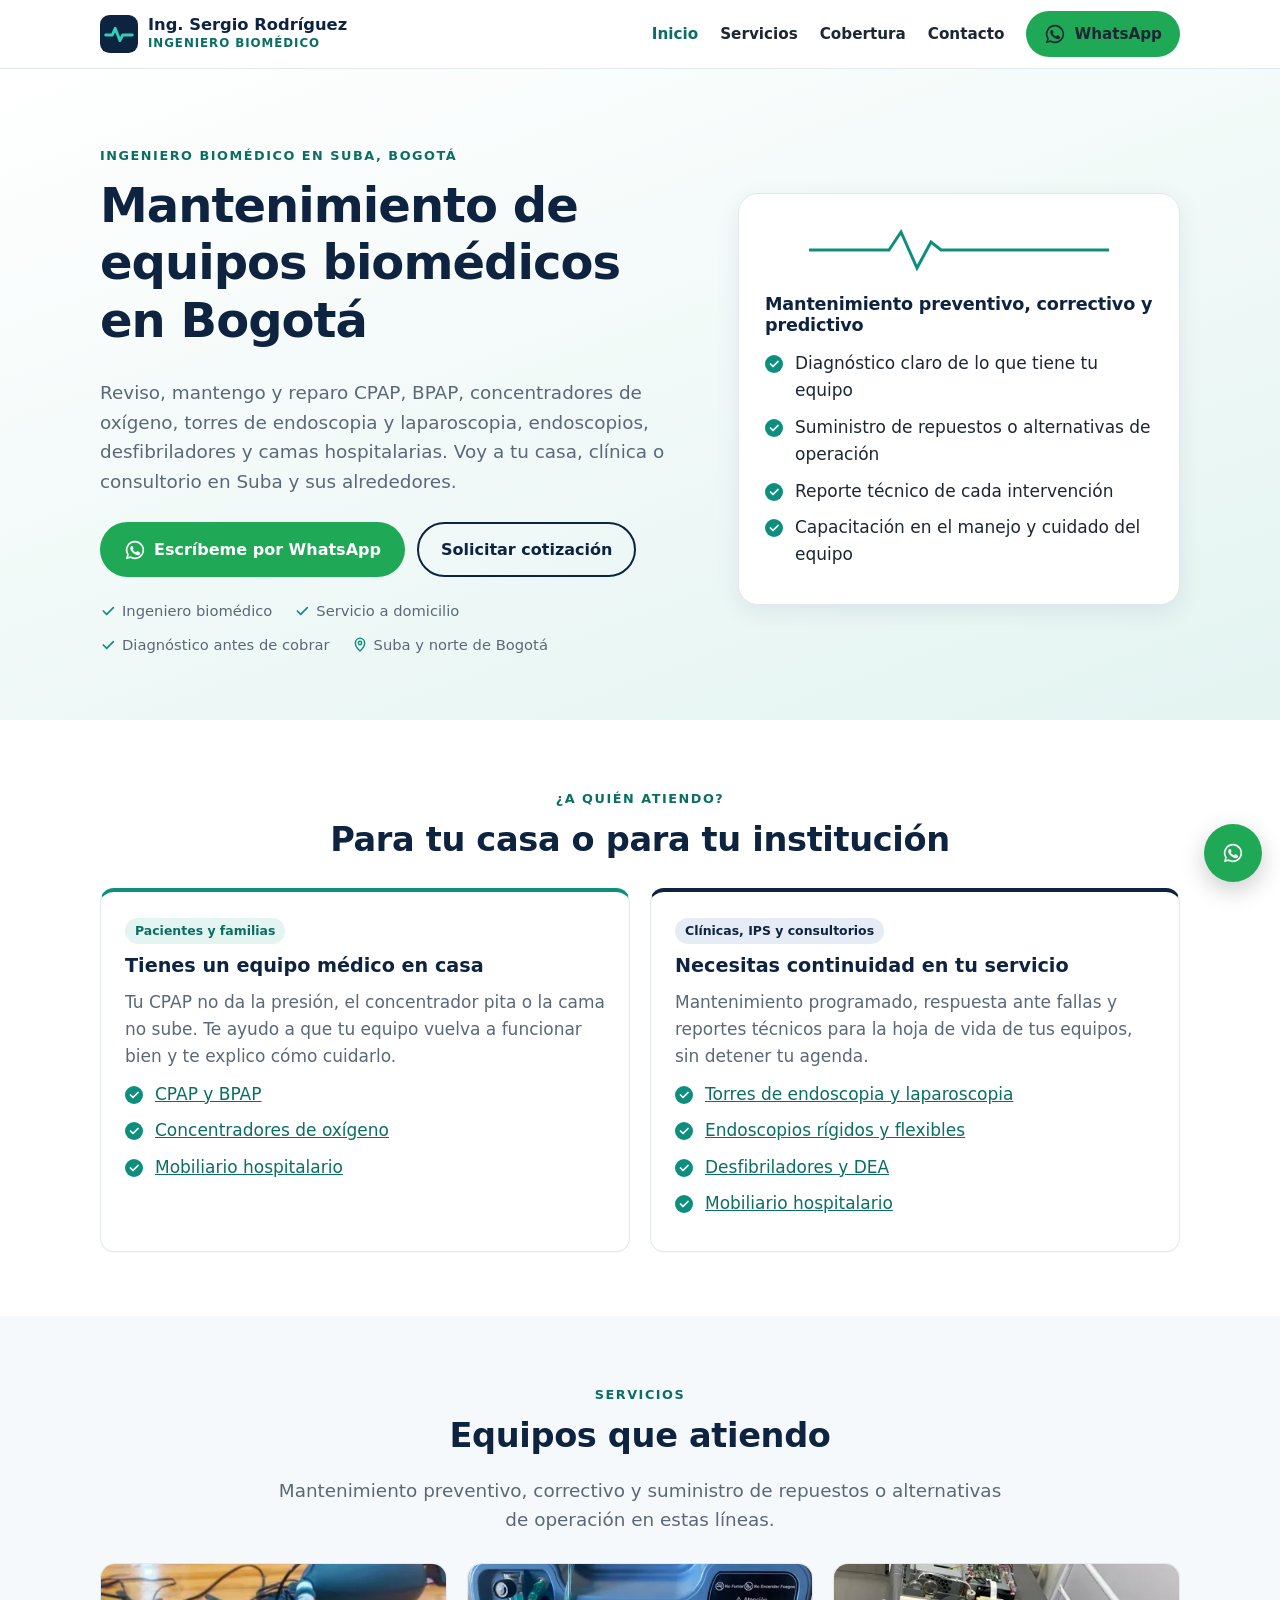
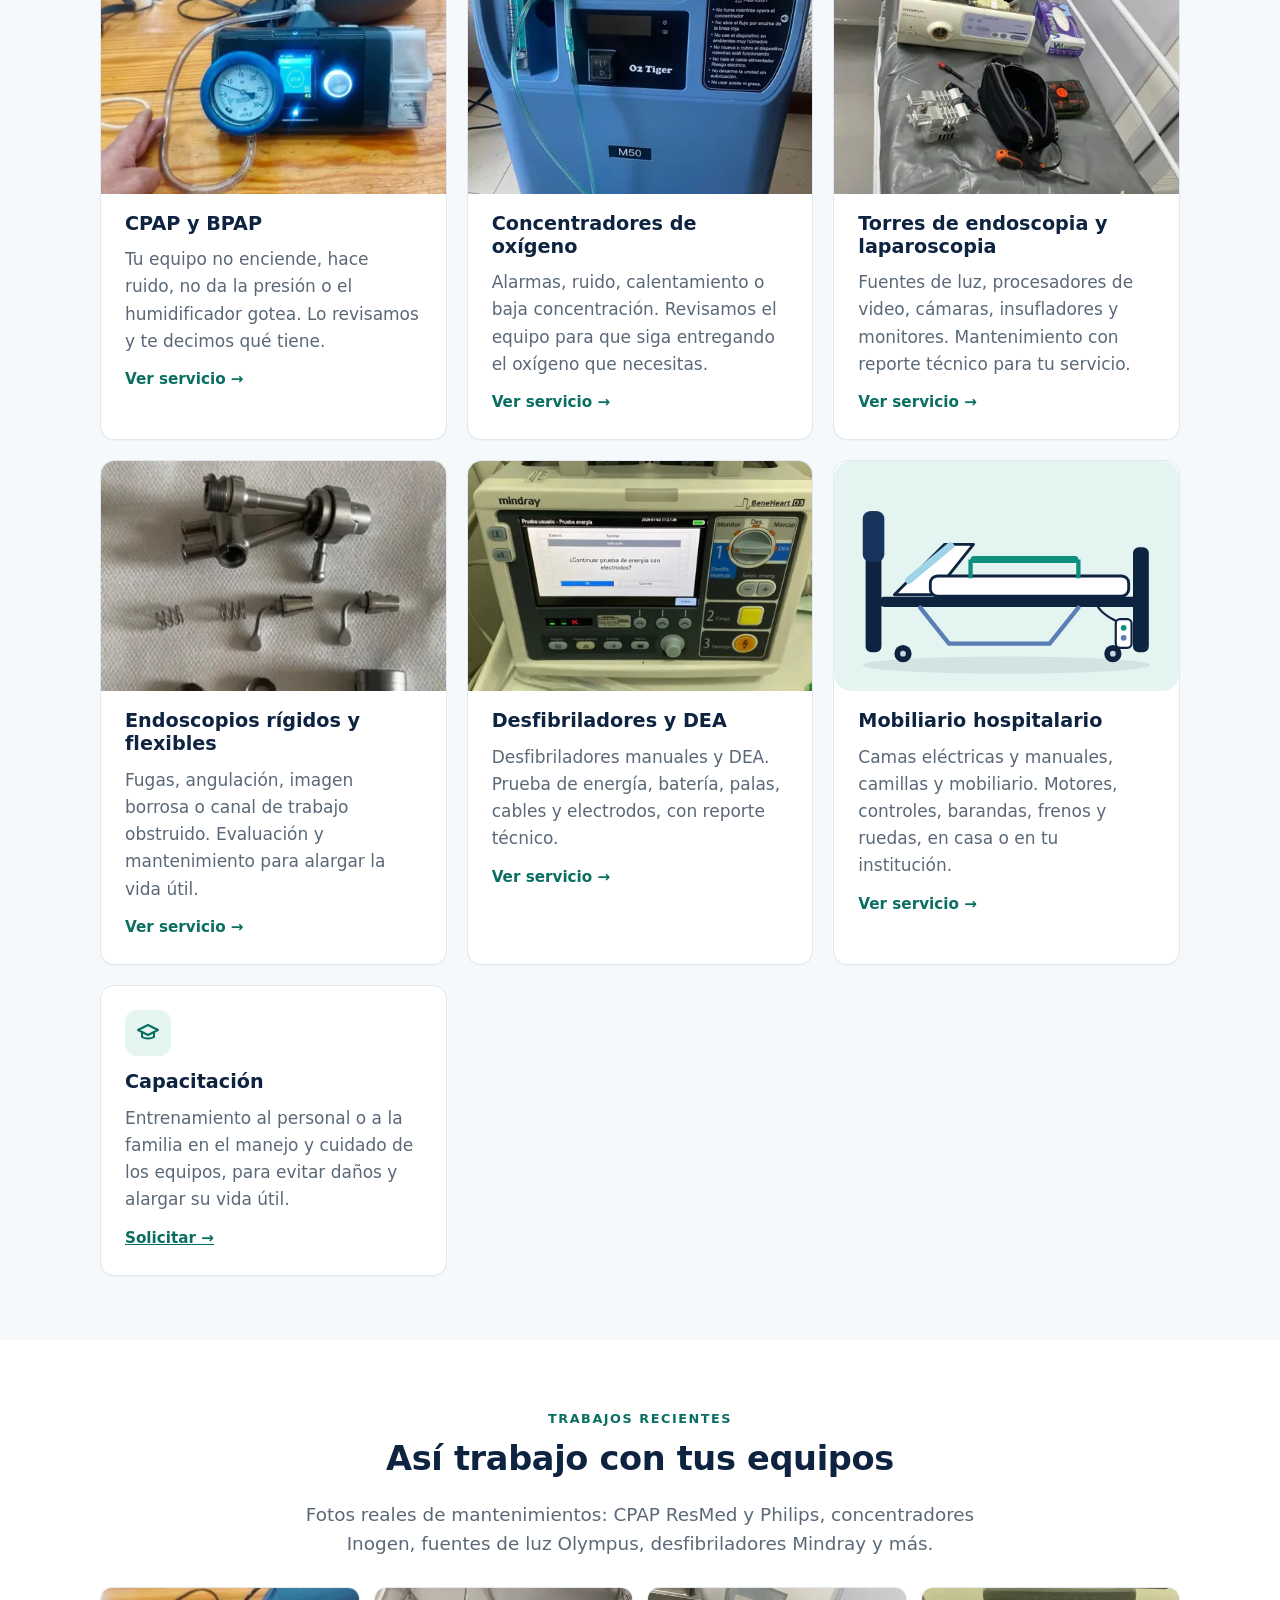
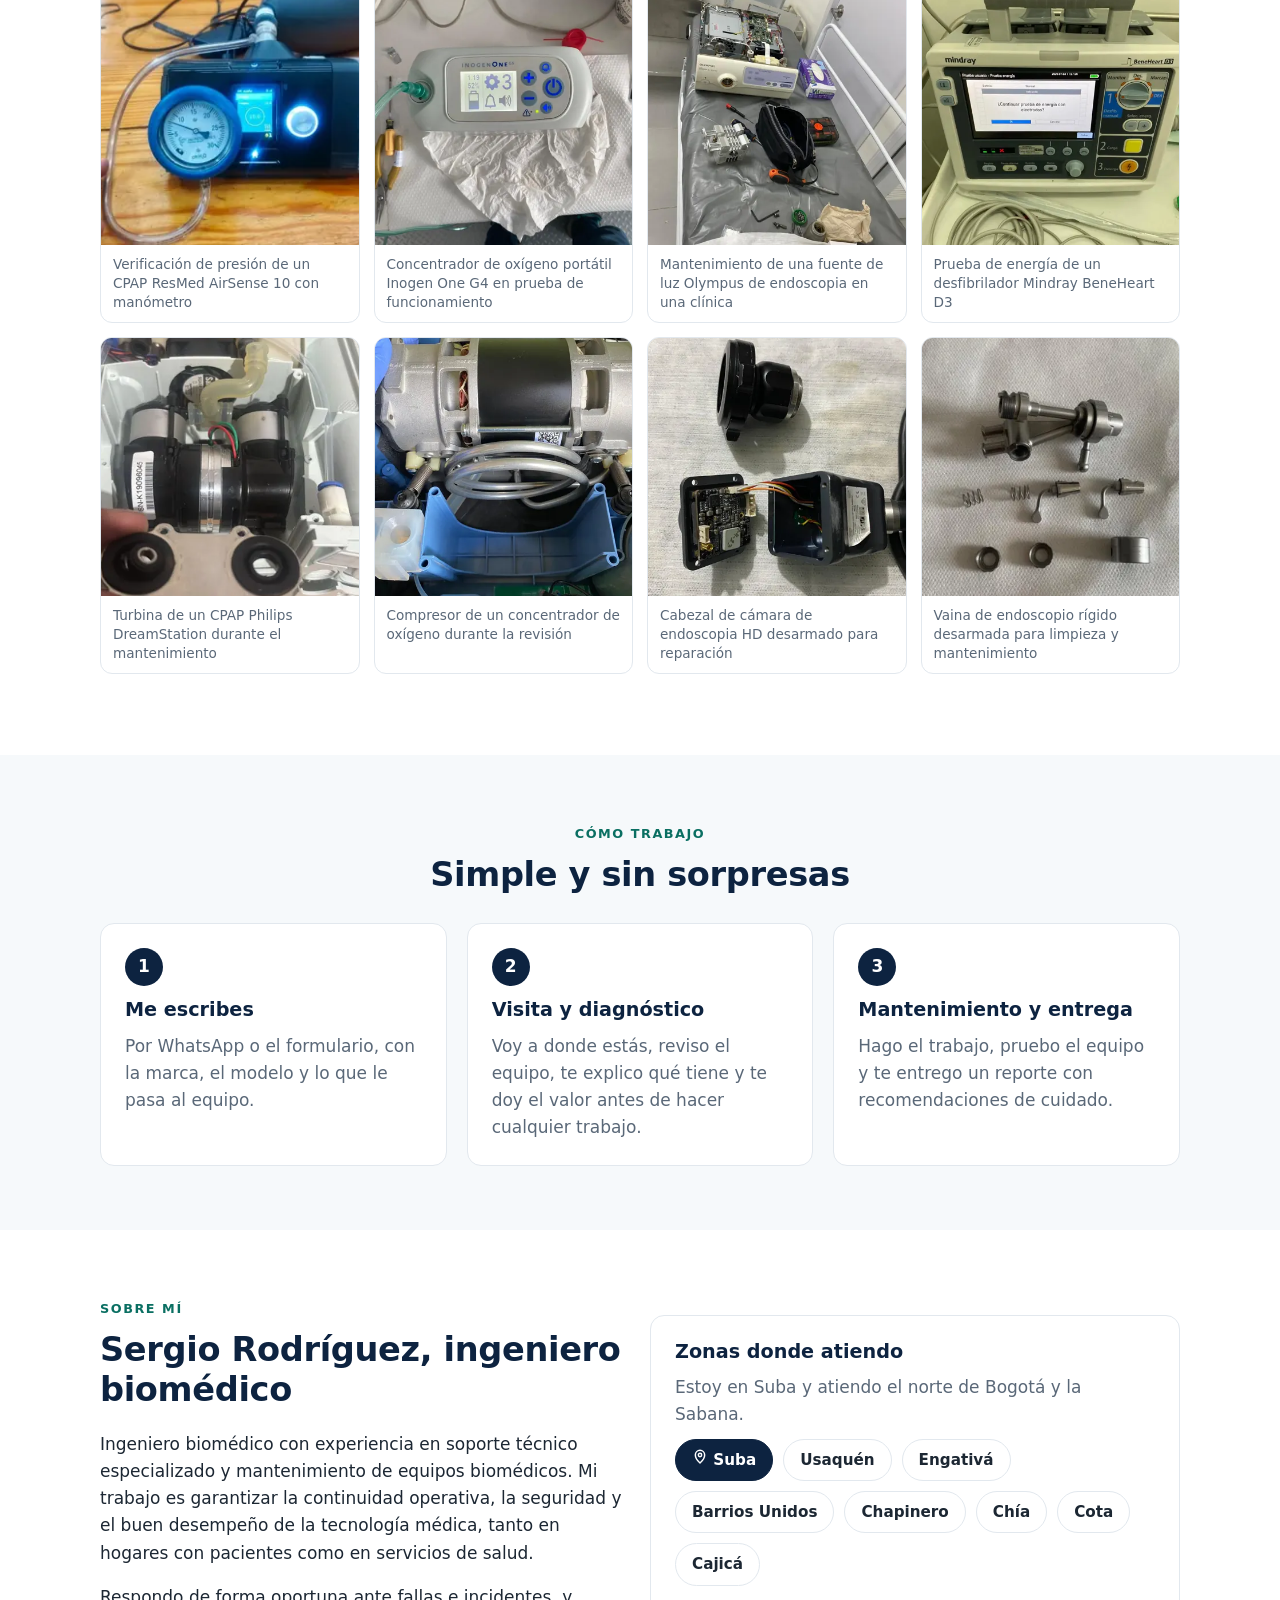
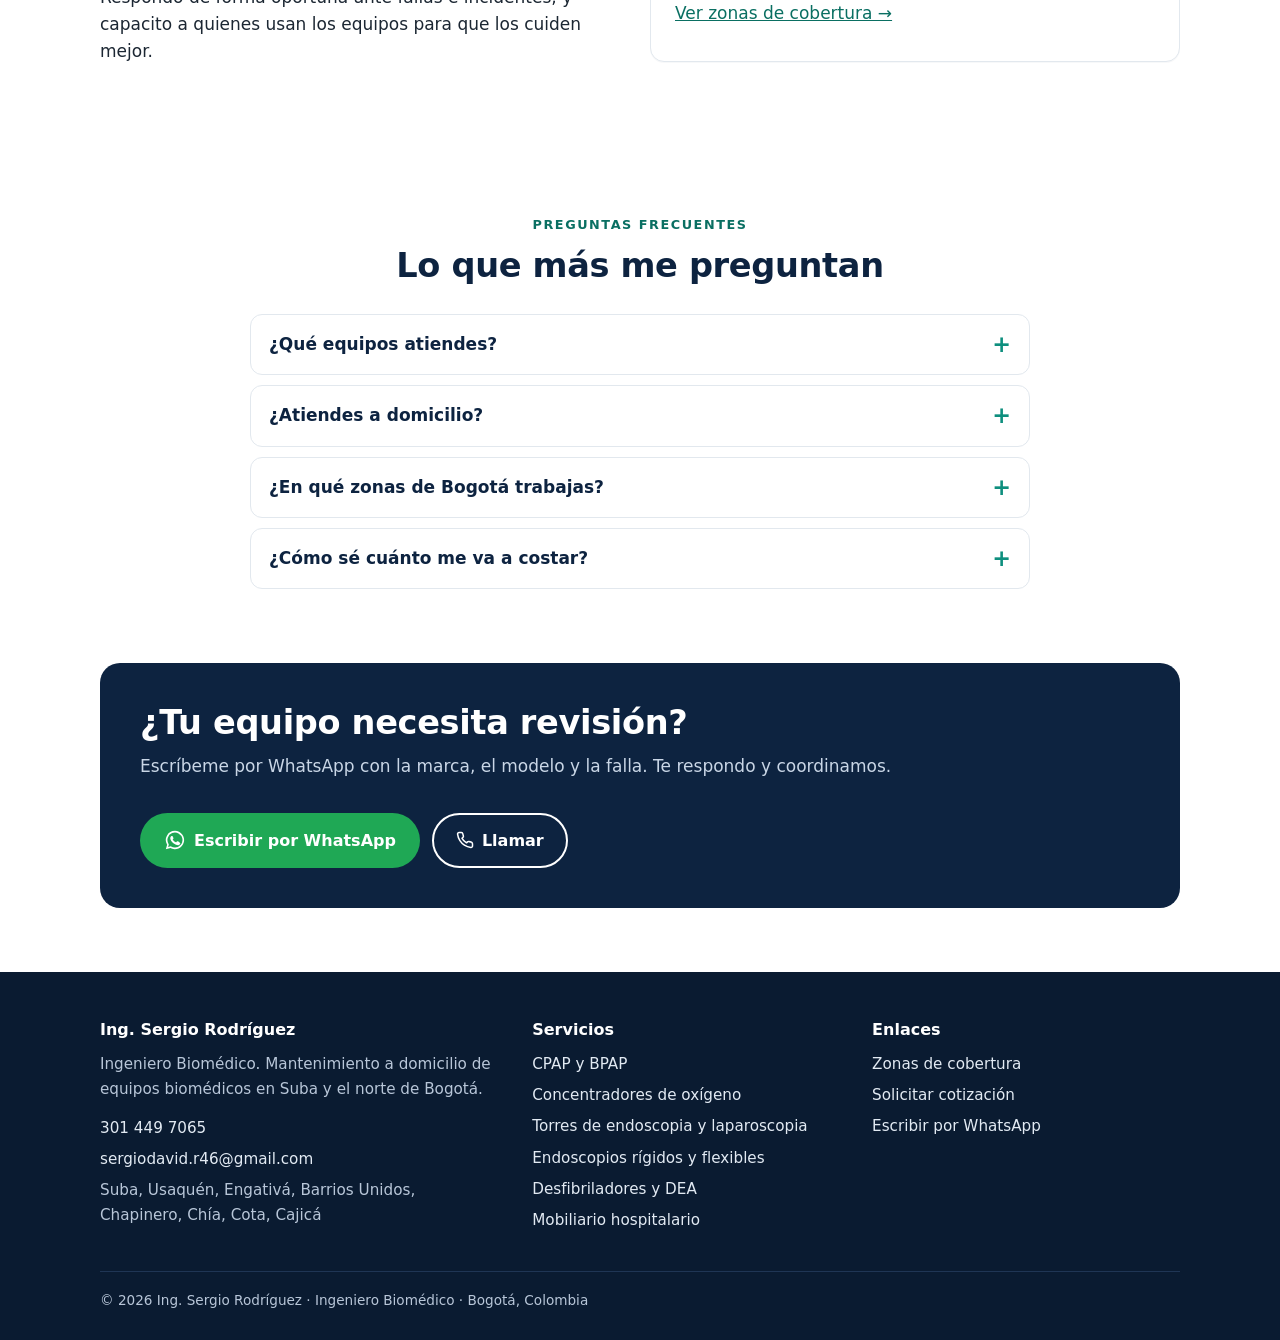
==== commit 6c0ef45c: "Nueva página: mantenimiento de desfibriladores y DEA Co-Authored-By: Claude Opus 5.5 <noreply@anthro" ====
--- a/index.html
+++ b/index.html
@@ -4,7 +4,7 @@
 <meta charset="utf-8">
 <meta name="viewport" content="width=device-width, initial-scale=1">
 <title>Mantenimiento de equipos biomédicos en Bogotá | Ing. Sergio Rodríguez</title>
-<meta name="description" content="Ingeniero biomédico a domicilio en Suba, Bogotá. Mantenimiento y reparación de CPAP, BPAP, concentradores de oxígeno, endoscopia, laparoscopia y camas hospitalarias.">
+<meta name="description" content="Ingeniero biomédico a domicilio en Suba, Bogotá. Mantenimiento de CPAP, BPAP, concentradores de oxígeno, endoscopia, desfibriladores y camas hospitalarias.">
 <meta name="robots" content="index,follow">
 <link rel="canonical" href="https://biomedico.alexmonroy.com/">
 <meta name="theme-color" content="#0d2340">
@@ -12,14 +12,14 @@
 <meta property="og:locale" content="es_CO">
 <meta property="og:site_name" content="Ing. Sergio Rodríguez">
 <meta property="og:title" content="Mantenimiento de equipos biomédicos en Bogotá | Ing. Sergio Rodríguez">
-<meta property="og:description" content="Ingeniero biomédico a domicilio en Suba, Bogotá. Mantenimiento y reparación de CPAP, BPAP, concentradores de oxígeno, endoscopia, laparoscopia y camas hospitalarias.">
+<meta property="og:description" content="Ingeniero biomédico a domicilio en Suba, Bogotá. Mantenimiento de CPAP, BPAP, concentradores de oxígeno, endoscopia, desfibriladores y camas hospitalarias.">
 <meta property="og:url" content="https://biomedico.alexmonroy.com/">
 <meta property="og:image" content="https://biomedico.alexmonroy.com/assets/og-image.png">
 <meta name="twitter:card" content="summary_large_image">
 <link rel="icon" href="/assets/favicon.svg" type="image/svg+xml">
 <link rel="stylesheet" href="/assets/styles.css">
-<script type="application/ld+json">{"@context": "https://schema.org", "@type": "ProfessionalService", "@id": "https://biomedico.alexmonroy.com/#negocio", "name": "Ing. Sergio Rodríguez — Ingeniero Biomédico", "description": "Mantenimiento preventivo, correctivo y predictivo de equipos biomédicos en Bogotá: CPAP, BPAP, concentradores de oxígeno, endoscopia, laparoscopia y mobiliario hospitalario.", "url": "https://biomedico.alexmonroy.com/", "telephone": "+573014497065", "email": "sergiodavid.r46@gmail.com", "image": "https://biomedico.alexmonroy.com/assets/og-image.png", "address": {"@type": "PostalAddress", "addressLocality": "Bogotá", "addressRegion": "Bogotá D.C.", "addressCountry": "CO"}, "areaServed": [{"@type": "Place", "name": "Suba"}, {"@type": "Place", "name": "Usaquén"}, {"@type": "Place", "name": "Engativá"}, {"@type": "Place", "name": "Barrios Unidos"}, {"@type": "Place", "name": "Chapinero"}, {"@type": "Place", "name": "Chía"}, {"@type": "Place", "name": "Cota"}, {"@type": "Place", "name": "Cajicá"}], "founder": {"@type": "Person", "name": "Sergio Rodríguez", "jobTitle": "Ingeniero Biomédico"}, "knowsAbout": ["CPAP y BPAP", "Concentradores de oxígeno", "Torres de endoscopia y laparoscopia", "Endoscopios rígidos y flexibles", "Mobiliario hospitalario"]}</script>
-<script type="application/ld+json">{"@context": "https://schema.org", "@type": "FAQPage", "mainEntity": [{"@type": "Question", "name": "¿Qué equipos atiendes?", "acceptedAnswer": {"@type": "Answer", "text": "CPAP y BPAP, concentradores de oxígeno, torres de endoscopia y laparoscopia, endoscopios rígidos y flexibles, y mobiliario hospitalario como camas y camillas."}}, {"@type": "Question", "name": "¿Atiendes a domicilio?", "acceptedAnswer": {"@type": "Answer", "text": "Sí, todo mi servicio es a domicilio: voy a tu casa, clínica, IPS o consultorio. Atiendo a ambos. Muchos de mis clientes son familias con equipos en casa, como CPAP, concentradores o camas hospitalarias, y también atiendo clínicas, IPS y consultorios."}}, {"@type": "Question", "name": "¿En qué zonas de Bogotá trabajas?", "acceptedAnswer": {"@type": "Answer", "text": "Estoy en Suba y atiendo también Usaquén, Engativá, Barrios Unidos y Chapinero, además de Chía, Cota y Cajicá."}}, {"@type": "Question", "name": "¿Cómo sé cuánto me va a costar?", "acceptedAnswer": {"@type": "Answer", "text": "Primero hago el diagnóstico y te explico qué tiene el equipo. Te doy el valor antes de hacer cualquier trabajo, sin sorpresas."}}]}</script>
+<script type="application/ld+json">{"@context": "https://schema.org", "@type": "ProfessionalService", "@id": "https://biomedico.alexmonroy.com/#negocio", "name": "Ing. Sergio Rodríguez — Ingeniero Biomédico", "description": "Mantenimiento preventivo, correctivo y predictivo de equipos biomédicos en Bogotá: CPAP, BPAP, concentradores de oxígeno, endoscopia, laparoscopia, desfibriladores y mobiliario hospitalario.", "url": "https://biomedico.alexmonroy.com/", "telephone": "+573014497065", "email": "sergiodavid.r46@gmail.com", "image": "https://biomedico.alexmonroy.com/assets/og-image.png", "address": {"@type": "PostalAddress", "addressLocality": "Bogotá", "addressRegion": "Bogotá D.C.", "addressCountry": "CO"}, "areaServed": [{"@type": "Place", "name": "Suba"}, {"@type": "Place", "name": "Usaquén"}, {"@type": "Place", "name": "Engativá"}, {"@type": "Place", "name": "Barrios Unidos"}, {"@type": "Place", "name": "Chapinero"}, {"@type": "Place", "name": "Chía"}, {"@type": "Place", "name": "Cota"}, {"@type": "Place", "name": "Cajicá"}], "founder": {"@type": "Person", "name": "Sergio Rodríguez", "jobTitle": "Ingeniero Biomédico"}, "knowsAbout": ["CPAP y BPAP", "Concentradores de oxígeno", "Torres de endoscopia y laparoscopia", "Endoscopios rígidos y flexibles", "Desfibriladores y DEA", "Mobiliario hospitalario"]}</script>
+<script type="application/ld+json">{"@context": "https://schema.org", "@type": "FAQPage", "mainEntity": [{"@type": "Question", "name": "¿Qué equipos atiendes?", "acceptedAnswer": {"@type": "Answer", "text": "CPAP y BPAP, concentradores de oxígeno, torres de endoscopia y laparoscopia, endoscopios rígidos y flexibles, desfibriladores y DEA, y mobiliario hospitalario como camas y camillas."}}, {"@type": "Question", "name": "¿Atiendes a domicilio?", "acceptedAnswer": {"@type": "Answer", "text": "Sí, todo mi servicio es a domicilio: voy a tu casa, clínica, IPS o consultorio. Atiendo a ambos. Muchos de mis clientes son familias con equipos en casa, como CPAP, concentradores o camas hospitalarias, y también atiendo clínicas, IPS y consultorios."}}, {"@type": "Question", "name": "¿En qué zonas de Bogotá trabajas?", "acceptedAnswer": {"@type": "Answer", "text": "Estoy en Suba y atiendo también Usaquén, Engativá, Barrios Unidos y Chapinero, además de Chía, Cota y Cajicá."}}, {"@type": "Question", "name": "¿Cómo sé cuánto me va a costar?", "acceptedAnswer": {"@type": "Answer", "text": "Primero hago el diagnóstico y te explico qué tiene el equipo. Te doy el valor antes de hacer cualquier trabajo, sin sorpresas."}}]}</script>
 
 </head>
 <body>
@@ -37,7 +37,7 @@
     <div>
       <span class="eyebrow">Ingeniero biomédico en Suba, Bogotá</span>
       <h1>Mantenimiento de equipos biomédicos en Bogotá</h1>
-      <p class="lead">Reviso, mantengo y reparo CPAP, BPAP, concentradores de oxígeno, torres de endoscopia y laparoscopia, endoscopios y camas hospitalarias. Voy a tu casa, clínica o consultorio en Suba y sus alrededores.</p>
+      <p class="lead">Reviso, mantengo y reparo CPAP, BPAP, concentradores de oxígeno, torres de endoscopia y laparoscopia, endoscopios, desfibriladores y camas hospitalarias. Voy a tu casa, clínica o consultorio en Suba y sus alrededores.</p>
       <div class="btn-row">
         <a class="btn btn-wa" href="https://wa.me/573014497065?text=Hola%20Sergio%2C%20vi%20tu%20p%C3%A1gina%20web%20y%20necesito%20ayuda%20con%20un%20equipo." target="_blank" rel="noopener"><svg width="22" height="22" viewBox="0 0 24 24" fill="currentColor" aria-hidden="true"><path d="M12 2a10 10 0 0 0-8.6 15.1L2 22l5-1.3A10 10 0 1 0 12 2zm0 18.2a8.2 8.2 0 0 1-4.2-1.1l-.3-.2-3 .8.8-2.9-.2-.3A8.2 8.2 0 1 1 12 20.2zm4.5-6.1c-.2-.1-1.5-.7-1.7-.8-.2-.1-.4-.1-.6.1l-.8 1c-.1.2-.3.2-.5.1a6.7 6.7 0 0 1-3.3-2.9c-.3-.4.2-.4.7-1.3.1-.2 0-.3 0-.4l-.8-1.8c-.2-.5-.4-.4-.6-.4h-.5a1 1 0 0 0-.7.3 3 3 0 0 0-.9 2.2 5.2 5.2 0 0 0 1.1 2.8 11.9 11.9 0 0 0 4.6 4c1.7.7 2.3.8 3.2.6a2.7 2.7 0 0 0 1.8-1.2 2.2 2.2 0 0 0 .2-1.2c-.1-.1-.3-.2-.5-.3z"/></svg> Escríbeme por WhatsApp</a>
         <a class="btn btn-ghost" href="/contacto/">Solicitar cotización</a>
@@ -76,7 +76,7 @@
         <span class="tag">Clínicas, IPS y consultorios</span>
         <h3>Necesitas continuidad en tu servicio</h3>
         <p>Mantenimiento programado, respuesta ante fallas y reportes técnicos para la hoja de vida de tus equipos, sin detener tu agenda.</p>
-        <ul class="check-list"><li><a href="/servicios/mantenimiento-torres-endoscopia-laparoscopia-bogota/">Torres de endoscopia y laparoscopia</a></li><li><a href="/servicios/mantenimiento-endoscopios-rigidos-flexibles-bogota/">Endoscopios rígidos y flexibles</a></li><li><a href="/servicios/mantenimiento-mobiliario-hospitalario-bogota/">Mobiliario hospitalario</a></li></ul>
+        <ul class="check-list"><li><a href="/servicios/mantenimiento-torres-endoscopia-laparoscopia-bogota/">Torres de endoscopia y laparoscopia</a></li><li><a href="/servicios/mantenimiento-endoscopios-rigidos-flexibles-bogota/">Endoscopios rígidos y flexibles</a></li><li><a href="/servicios/mantenimiento-desfibriladores-bogota/">Desfibriladores y DEA</a></li><li><a href="/servicios/mantenimiento-mobiliario-hospitalario-bogota/">Mobiliario hospitalario</a></li></ul>
       </div>
     </div>
   </div>
@@ -107,6 +107,11 @@
   <h3>Endoscopios rígidos y flexibles</h3>
   <p>Fugas, angulación, imagen borrosa o canal de trabajo obstruido. Evaluación y mantenimiento para alargar la vida útil.</p>
   <span class="more">Ver servicio →</span>
+</a><a class="card" href="/servicios/mantenimiento-desfibriladores-bogota/">
+  <img class="card-img photo" src="/assets/fotos/desfibrilador-mindray-beneheart-d3-prueba-energia-600.webp" alt="Prueba de energía de un desfibrilador Mindray BeneHeart D3" width="600" height="400" loading="lazy">
+  <h3>Desfibriladores y DEA</h3>
+  <p>Desfibriladores manuales y DEA. Prueba de energía, batería, palas, cables y electrodos, con reporte técnico.</p>
+  <span class="more">Ver servicio →</span>
 </a><a class="card" href="/servicios/mantenimiento-mobiliario-hospitalario-bogota/">
   <img class="card-img" src="/assets/img/cama-hospitalaria.svg" alt="Mobiliario hospitalario" width="480" height="320" loading="lazy">
   <h3>Mobiliario hospitalario</h3>
@@ -162,7 +167,7 @@
 <section class="section">
   <div class="container">
     <div class="center"><span class="eyebrow">Preguntas frecuentes</span><h2>Lo que más me preguntan</h2></div>
-    <div style="max-width:780px;margin:28px auto 0"><div class="faq"><details><summary>¿Qué equipos atiendes?</summary><p>CPAP y BPAP, concentradores de oxígeno, torres de endoscopia y laparoscopia, endoscopios rígidos y flexibles, y mobiliario hospitalario como camas y camillas.</p></details><details><summary>¿Atiendes a domicilio?</summary><p>Sí, todo mi servicio es a domicilio: voy a tu casa, clínica, IPS o consultorio. Atiendo a ambos. Muchos de mis clientes son familias con equipos en casa, como CPAP, concentradores o camas hospitalarias, y también atiendo clínicas, IPS y consultorios.</p></details><details><summary>¿En qué zonas de Bogotá trabajas?</summary><p>Estoy en Suba y atiendo también Usaquén, Engativá, Barrios Unidos y Chapinero, además de Chía, Cota y Cajicá.</p></details><details><summary>¿Cómo sé cuánto me va a costar?</summary><p>Primero hago el diagnóstico y te explico qué tiene el equipo. Te doy el valor antes de hacer cualquier trabajo, sin sorpresas.</p></details></div></div>
+    <div style="max-width:780px;margin:28px auto 0"><div class="faq"><details><summary>¿Qué equipos atiendes?</summary><p>CPAP y BPAP, concentradores de oxígeno, torres de endoscopia y laparoscopia, endoscopios rígidos y flexibles, desfibriladores y DEA, y mobiliario hospitalario como camas y camillas.</p></details><details><summary>¿Atiendes a domicilio?</summary><p>Sí, todo mi servicio es a domicilio: voy a tu casa, clínica, IPS o consultorio. Atiendo a ambos. Muchos de mis clientes son familias con equipos en casa, como CPAP, concentradores o camas hospitalarias, y también atiendo clínicas, IPS y consultorios.</p></details><details><summary>¿En qué zonas de Bogotá trabajas?</summary><p>Estoy en Suba y atiendo también Usaquén, Engativá, Barrios Unidos y Chapinero, además de Chía, Cota y Cajicá.</p></details><details><summary>¿Cómo sé cuánto me va a costar?</summary><p>Primero hago el diagnóstico y te explico qué tiene el equipo. Te doy el valor antes de hacer cualquier trabajo, sin sorpresas.</p></details></div></div>
   </div>
 </section>
 
@@ -186,7 +191,7 @@
           <li>Suba, Usaquén, Engativá, Barrios Unidos, Chapinero, Chía, Cota, Cajicá</li>
         </ul>
       </div>
-      <div><h3>Servicios</h3><ul><li><a href="/servicios/mantenimiento-cpap-bpap-bogota/">CPAP y BPAP</a></li><li><a href="/servicios/mantenimiento-concentradores-oxigeno-bogota/">Concentradores de oxígeno</a></li><li><a href="/servicios/mantenimiento-torres-endoscopia-laparoscopia-bogota/">Torres de endoscopia y laparoscopia</a></li><li><a href="/servicios/mantenimiento-endoscopios-rigidos-flexibles-bogota/">Endoscopios rígidos y flexibles</a></li><li><a href="/servicios/mantenimiento-mobiliario-hospitalario-bogota/">Mobiliario hospitalario</a></li></ul></div>
+      <div><h3>Servicios</h3><ul><li><a href="/servicios/mantenimiento-cpap-bpap-bogota/">CPAP y BPAP</a></li><li><a href="/servicios/mantenimiento-concentradores-oxigeno-bogota/">Concentradores de oxígeno</a></li><li><a href="/servicios/mantenimiento-torres-endoscopia-laparoscopia-bogota/">Torres de endoscopia y laparoscopia</a></li><li><a href="/servicios/mantenimiento-endoscopios-rigidos-flexibles-bogota/">Endoscopios rígidos y flexibles</a></li><li><a href="/servicios/mantenimiento-desfibriladores-bogota/">Desfibriladores y DEA</a></li><li><a href="/servicios/mantenimiento-mobiliario-hospitalario-bogota/">Mobiliario hospitalario</a></li></ul></div>
       <div><h3>Enlaces</h3><ul>
         <li><a href="/cobertura/">Zonas de cobertura</a></li>
         <li><a href="/contacto/">Solicitar cotización</a></li>
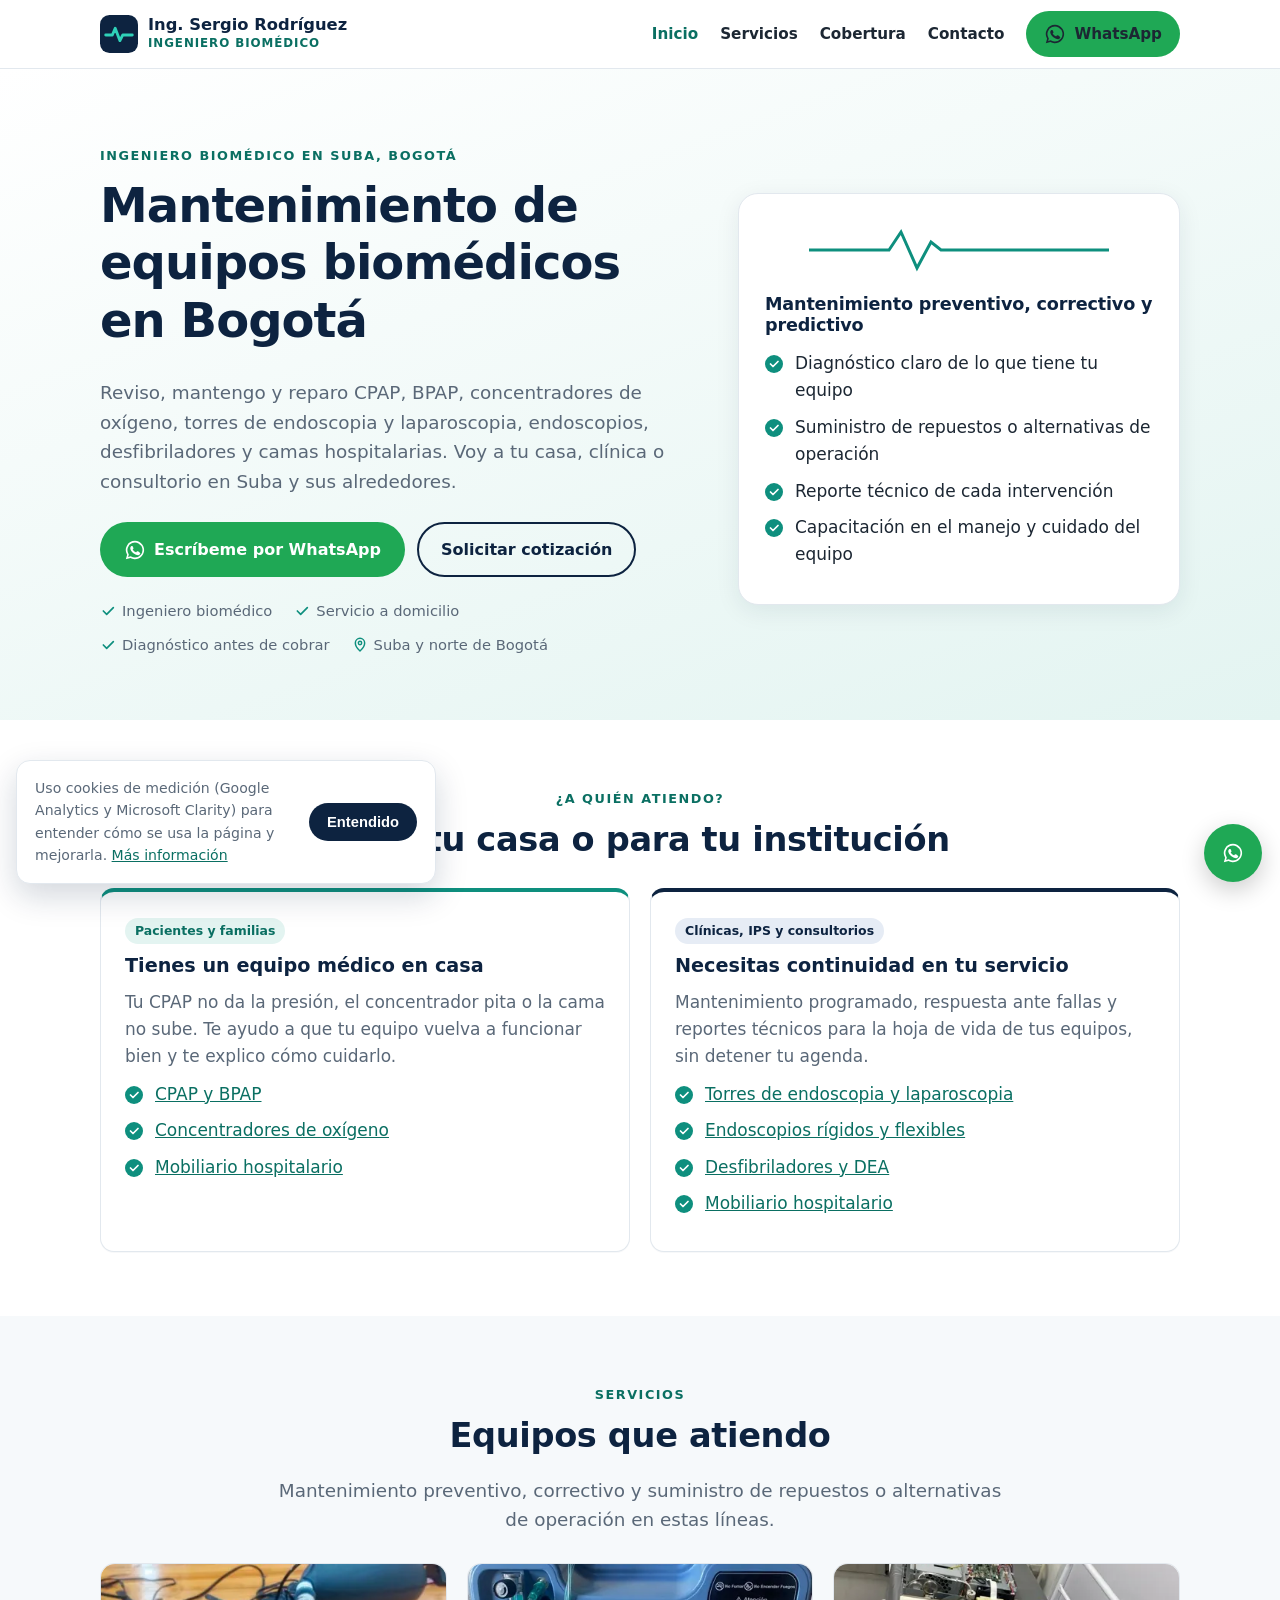
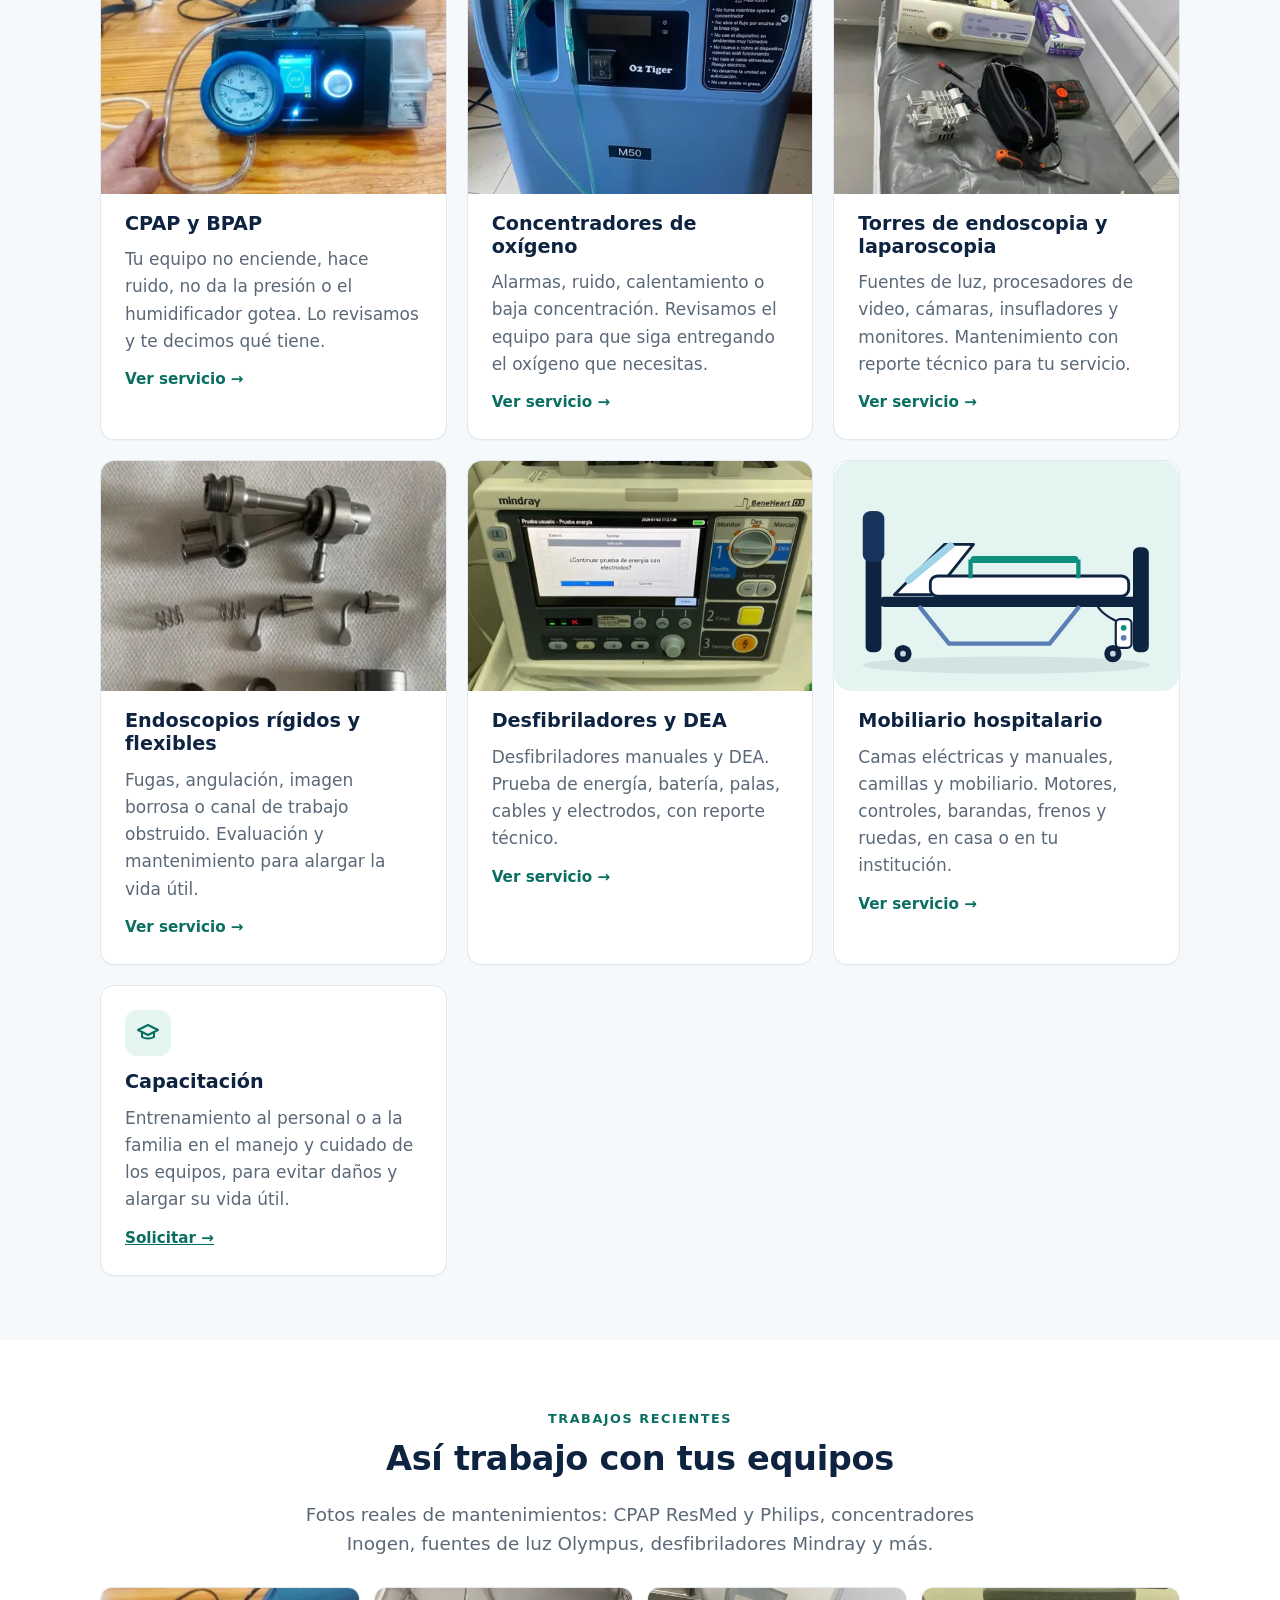
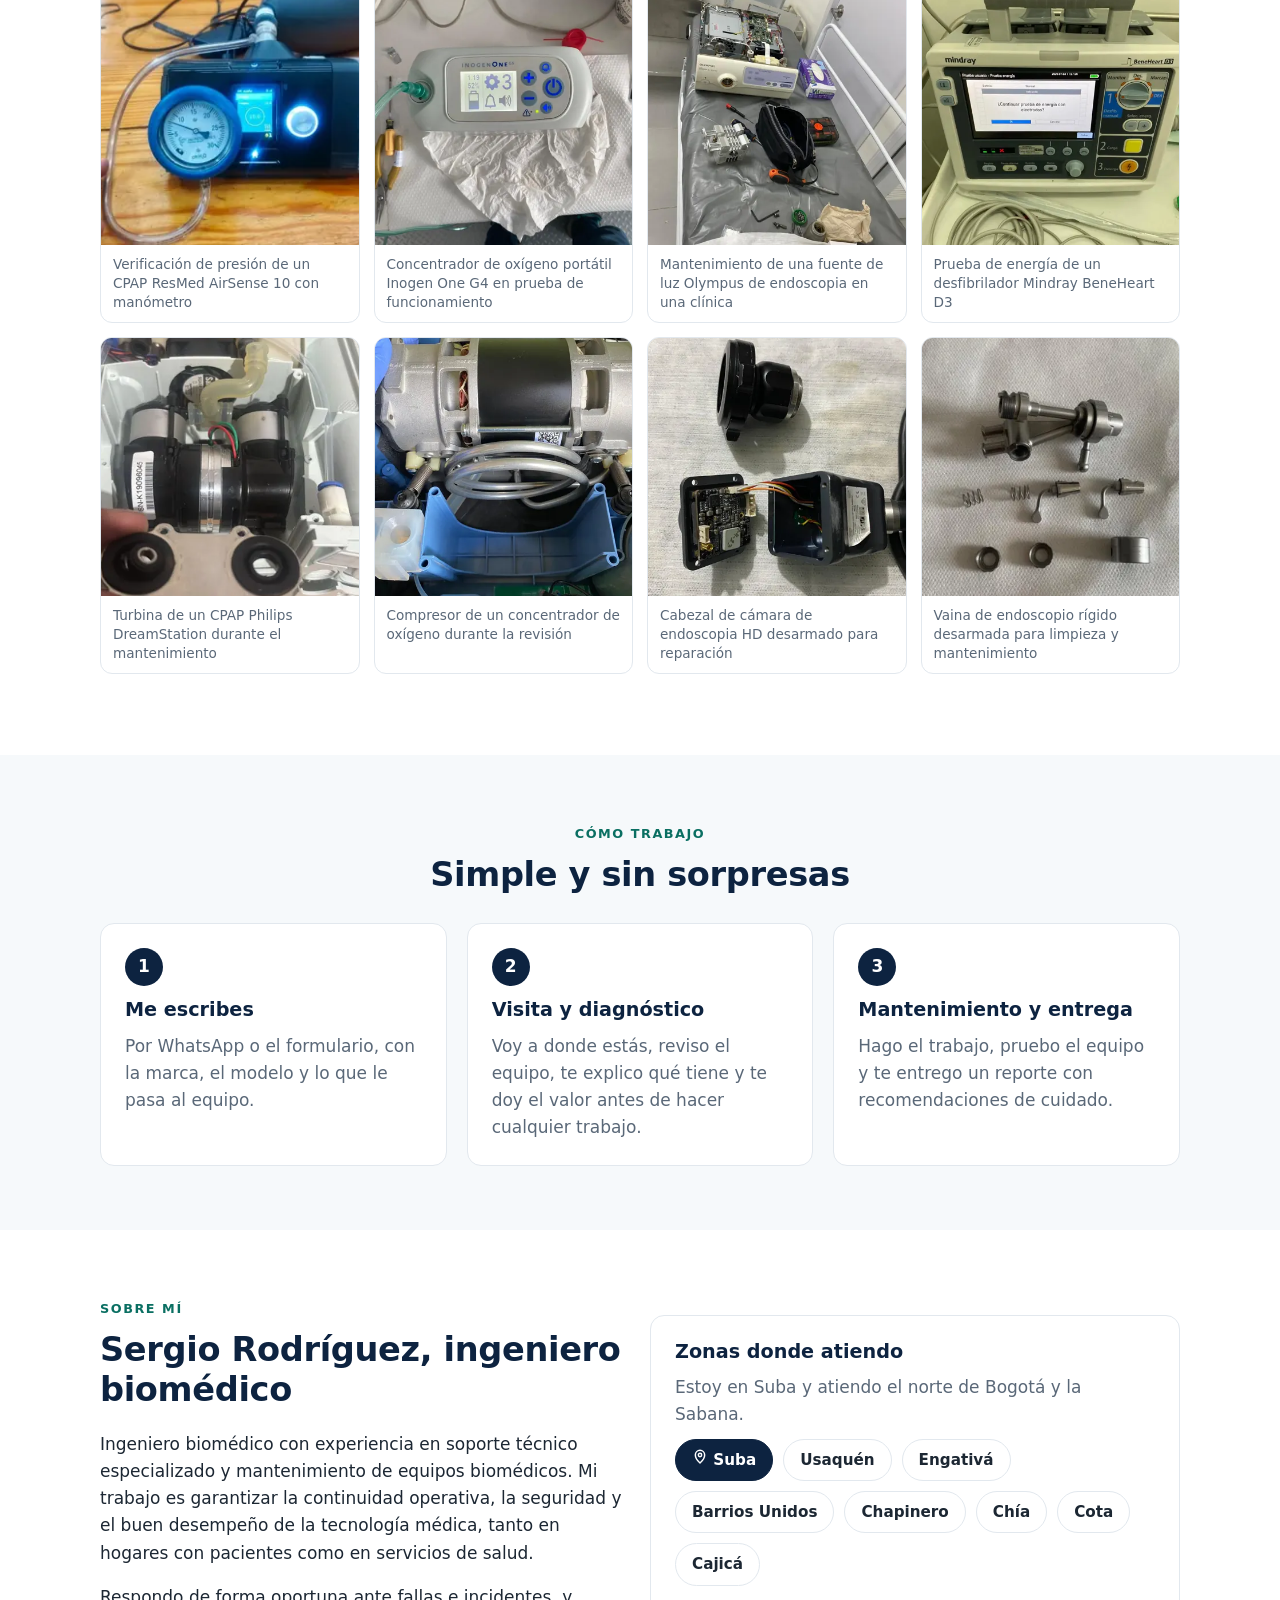
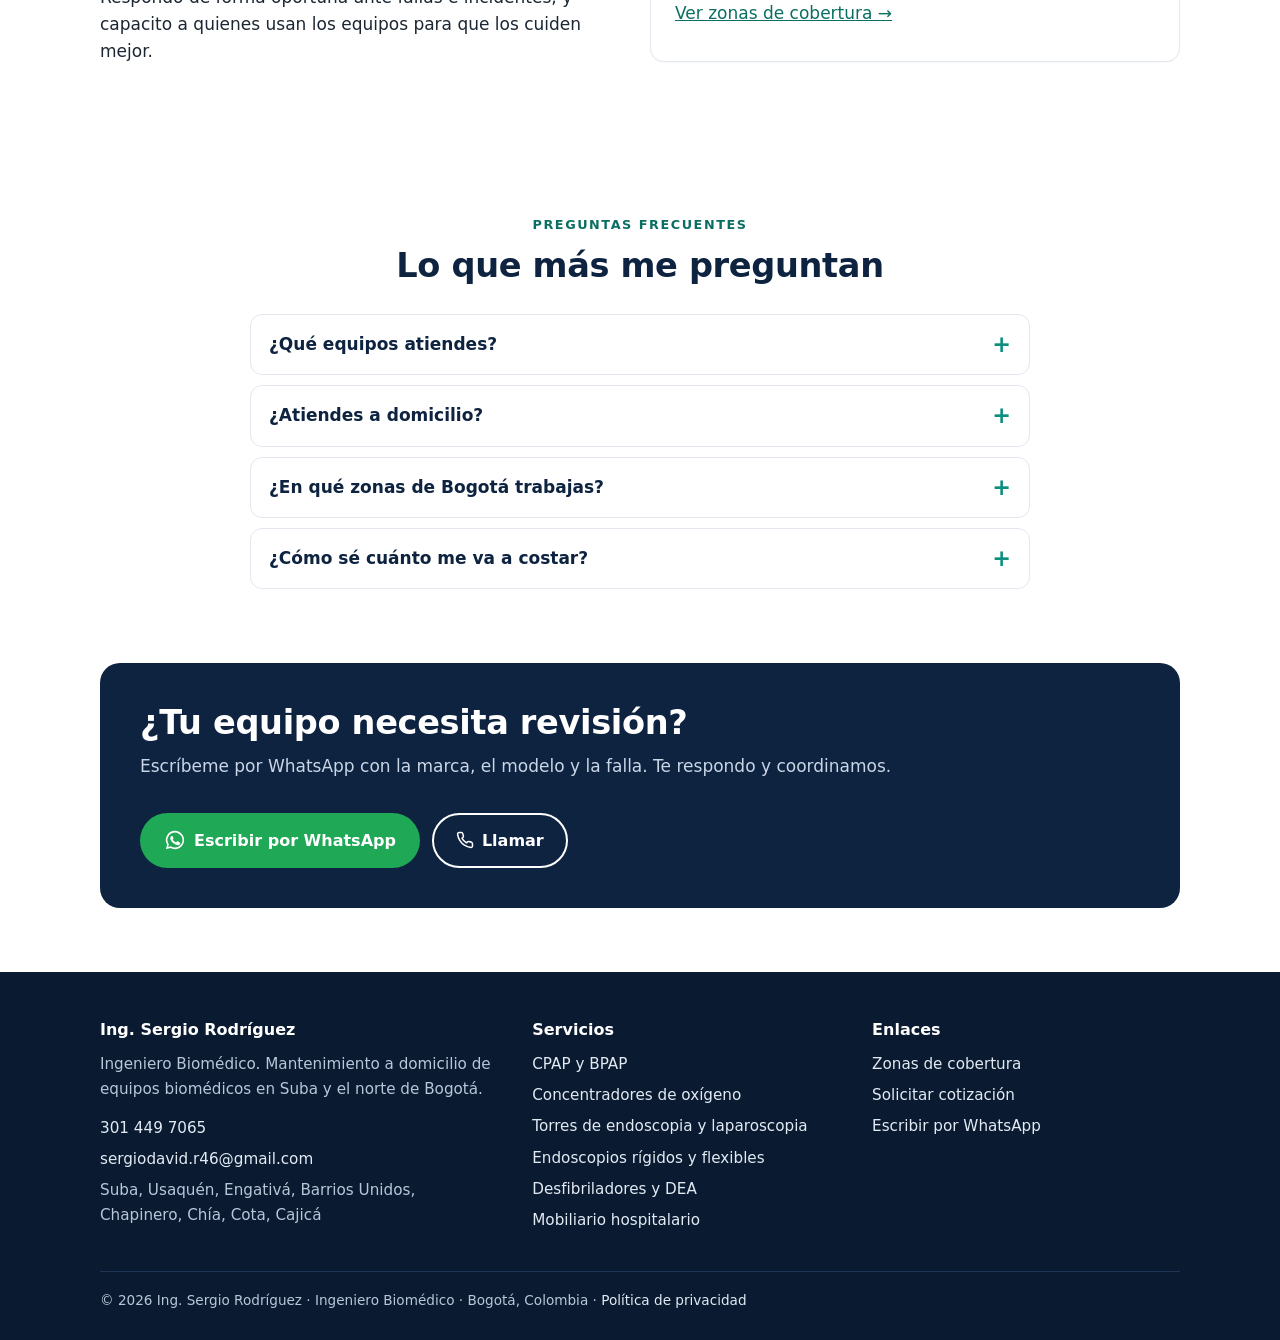
==== commit 65596ebc: "Política de privacidad (Ley 1581), autorización en formulario y aviso de cookies Co-Authored-By: Cla" ====
--- a/index.html
+++ b/index.html
@@ -2,6 +2,9 @@
 <html lang="es-CO" data-base="/">
 <head>
 <meta charset="utf-8">
+<script>(function(w,d,s,l,i){w[l]=w[l]||[];w[l].push({'gtm.start':new Date().getTime(),event:'gtm.js'});var f=d.getElementsByTagName(s)[0],j=d.createElement(s),dl=l!='dataLayer'?'&l='+l:'';j.async=true;j.src='https://www.googletagmanager.com/gtm.js?id='+i+dl;f.parentNode.insertBefore(j,f);})(window,document,'script','dataLayer','GTM-MMLL66W7');</script>
+<script>(function(c,l,a,r,i,t,y){c[a]=c[a]||function(){(c[a].q=c[a].q||[]).push(arguments)};t=l.createElement(r);t.async=1;t.src="https://www.clarity.ms/tag/"+i;y=l.getElementsByTagName(r)[0];y.parentNode.insertBefore(t,y);})(window,document,"clarity","script","ziqutszzo0");</script>
+
 <meta name="viewport" content="width=device-width, initial-scale=1">
 <title>Mantenimiento de equipos biomédicos en Bogotá | Ing. Sergio Rodríguez</title>
 <meta name="description" content="Ingeniero biomédico a domicilio en Suba, Bogotá. Mantenimiento de CPAP, BPAP, concentradores de oxígeno, endoscopia, desfibriladores y camas hospitalarias.">
@@ -20,9 +23,9 @@
 <link rel="stylesheet" href="/assets/styles.css">
 <script type="application/ld+json">{"@context": "https://schema.org", "@type": "ProfessionalService", "@id": "https://biomedico.alexmonroy.com/#negocio", "name": "Ing. Sergio Rodríguez — Ingeniero Biomédico", "description": "Mantenimiento preventivo, correctivo y predictivo de equipos biomédicos en Bogotá: CPAP, BPAP, concentradores de oxígeno, endoscopia, laparoscopia, desfibriladores y mobiliario hospitalario.", "url": "https://biomedico.alexmonroy.com/", "telephone": "+573014497065", "email": "sergiodavid.r46@gmail.com", "image": "https://biomedico.alexmonroy.com/assets/og-image.png", "address": {"@type": "PostalAddress", "addressLocality": "Bogotá", "addressRegion": "Bogotá D.C.", "addressCountry": "CO"}, "areaServed": [{"@type": "Place", "name": "Suba"}, {"@type": "Place", "name": "Usaquén"}, {"@type": "Place", "name": "Engativá"}, {"@type": "Place", "name": "Barrios Unidos"}, {"@type": "Place", "name": "Chapinero"}, {"@type": "Place", "name": "Chía"}, {"@type": "Place", "name": "Cota"}, {"@type": "Place", "name": "Cajicá"}], "founder": {"@type": "Person", "name": "Sergio Rodríguez", "jobTitle": "Ingeniero Biomédico"}, "knowsAbout": ["CPAP y BPAP", "Concentradores de oxígeno", "Torres de endoscopia y laparoscopia", "Endoscopios rígidos y flexibles", "Desfibriladores y DEA", "Mobiliario hospitalario"]}</script>
 <script type="application/ld+json">{"@context": "https://schema.org", "@type": "FAQPage", "mainEntity": [{"@type": "Question", "name": "¿Qué equipos atiendes?", "acceptedAnswer": {"@type": "Answer", "text": "CPAP y BPAP, concentradores de oxígeno, torres de endoscopia y laparoscopia, endoscopios rígidos y flexibles, desfibriladores y DEA, y mobiliario hospitalario como camas y camillas."}}, {"@type": "Question", "name": "¿Atiendes a domicilio?", "acceptedAnswer": {"@type": "Answer", "text": "Sí, todo mi servicio es a domicilio: voy a tu casa, clínica, IPS o consultorio. Atiendo a ambos. Muchos de mis clientes son familias con equipos en casa, como CPAP, concentradores o camas hospitalarias, y también atiendo clínicas, IPS y consultorios."}}, {"@type": "Question", "name": "¿En qué zonas de Bogotá trabajas?", "acceptedAnswer": {"@type": "Answer", "text": "Estoy en Suba y atiendo también Usaquén, Engativá, Barrios Unidos y Chapinero, además de Chía, Cota y Cajicá."}}, {"@type": "Question", "name": "¿Cómo sé cuánto me va a costar?", "acceptedAnswer": {"@type": "Answer", "text": "Primero hago el diagnóstico y te explico qué tiene el equipo. Te doy el valor antes de hacer cualquier trabajo, sin sorpresas."}}]}</script>
-
 </head>
 <body>
+<noscript><iframe src="https://www.googletagmanager.com/ns.html?id=GTM-MMLL66W7" height="0" width="0" style="display:none;visibility:hidden"></iframe></noscript>
 <header class="site-header">
   <div class="container nav">
     <a class="brand" href="/" aria-label="Ing. Sergio Rodríguez, inicio"><svg class="brand-mark" viewBox="0 0 40 40" aria-hidden="true"><rect width="40" height="40" rx="10" fill="#0d2340"/><path d="M6 21h7l3-7 5 13 3-6h10" fill="none" stroke="#2fd1b8" stroke-width="3" stroke-linecap="round" stroke-linejoin="round"/></svg><div><strong>Ing. Sergio Rodríguez</strong><span>Ingeniero Biomédico</span></div></a>
@@ -198,9 +201,10 @@
         <li><a href="https://wa.me/573014497065?text=Hola%20Sergio%2C%20vi%20tu%20p%C3%A1gina%20web%20y%20necesito%20ayuda%20con%20un%20equipo." target="_blank" rel="noopener">Escribir por WhatsApp</a></li>
       </ul></div>
     </div>
-    <div class="footer-bottom">© 2026 Ing. Sergio Rodríguez · Ingeniero Biomédico · Bogotá, Colombia</div>
+    <div class="footer-bottom">© 2026 Ing. Sergio Rodríguez · Ingeniero Biomédico · Bogotá, Colombia · <a href="/privacidad/">Política de privacidad</a></div>
   </div>
 </footer>
+<div class="cookie-note" hidden><p>Uso cookies de medición (Google Analytics y Microsoft Clarity) para entender cómo se usa la página y mejorarla. <a href="/privacidad/#cookies">Más información</a></p><button type="button" class="btn btn-primary btn-sm">Entendido</button></div>
 <a class="wa-float" href="https://wa.me/573014497065?text=Hola%20Sergio%2C%20vi%20tu%20p%C3%A1gina%20web%20y%20necesito%20ayuda%20con%20un%20equipo." target="_blank" rel="noopener" aria-label="Escribir por WhatsApp"><svg width="22" height="22" viewBox="0 0 24 24" fill="currentColor" aria-hidden="true"><path d="M12 2a10 10 0 0 0-8.6 15.1L2 22l5-1.3A10 10 0 1 0 12 2zm0 18.2a8.2 8.2 0 0 1-4.2-1.1l-.3-.2-3 .8.8-2.9-.2-.3A8.2 8.2 0 1 1 12 20.2zm4.5-6.1c-.2-.1-1.5-.7-1.7-.8-.2-.1-.4-.1-.6.1l-.8 1c-.1.2-.3.2-.5.1a6.7 6.7 0 0 1-3.3-2.9c-.3-.4.2-.4.7-1.3.1-.2 0-.3 0-.4l-.8-1.8c-.2-.5-.4-.4-.6-.4h-.5a1 1 0 0 0-.7.3 3 3 0 0 0-.9 2.2 5.2 5.2 0 0 0 1.1 2.8 11.9 11.9 0 0 0 4.6 4c1.7.7 2.3.8 3.2.6a2.7 2.7 0 0 0 1.8-1.2 2.2 2.2 0 0 0 .2-1.2c-.1-.1-.3-.2-.5-.3z"/></svg></a>
 <script src="/assets/phone-input.js" defer></script>
 <script src="/assets/main.js" defer></script>
--- a/assets/styles.css
+++ b/assets/styles.css
@@ -276,3 +276,14 @@
 .gallery figure { margin: 0; background: #fff; border: 1px solid var(--line); border-radius: 12px; overflow: hidden; }
 .gallery img { display: block; width: 100%; height: auto; aspect-ratio: 1 / 1; object-fit: cover; }
 .gallery figcaption { font-size: .85rem; color: var(--muted); padding: 10px 12px; line-height: 1.4; }
+
+/* Autorización de datos y aviso de cookies */
+.consent { display: flex; gap: 10px; align-items: flex-start; font-weight: 400 !important; color: var(--ink) !important; font-size: .9rem !important; }
+.consent input { width: auto !important; margin-top: 4px; flex: none; }
+.cookie-note {
+  position: fixed; left: 16px; bottom: 16px; z-index: 70; max-width: 420px; background: #fff; border: 1px solid var(--line);
+  border-radius: 14px; box-shadow: 0 12px 32px rgba(13,35,64,.18); padding: 16px 18px; display: flex; gap: 14px; align-items: center;
+}
+.cookie-note[hidden] { display: none; }
+.cookie-note p { margin: 0; font-size: .88rem; color: var(--muted); }
+@media (max-width: 600px) { .cookie-note { left: 10px; right: 86px; bottom: 10px; flex-direction: column; align-items: stretch; } }
